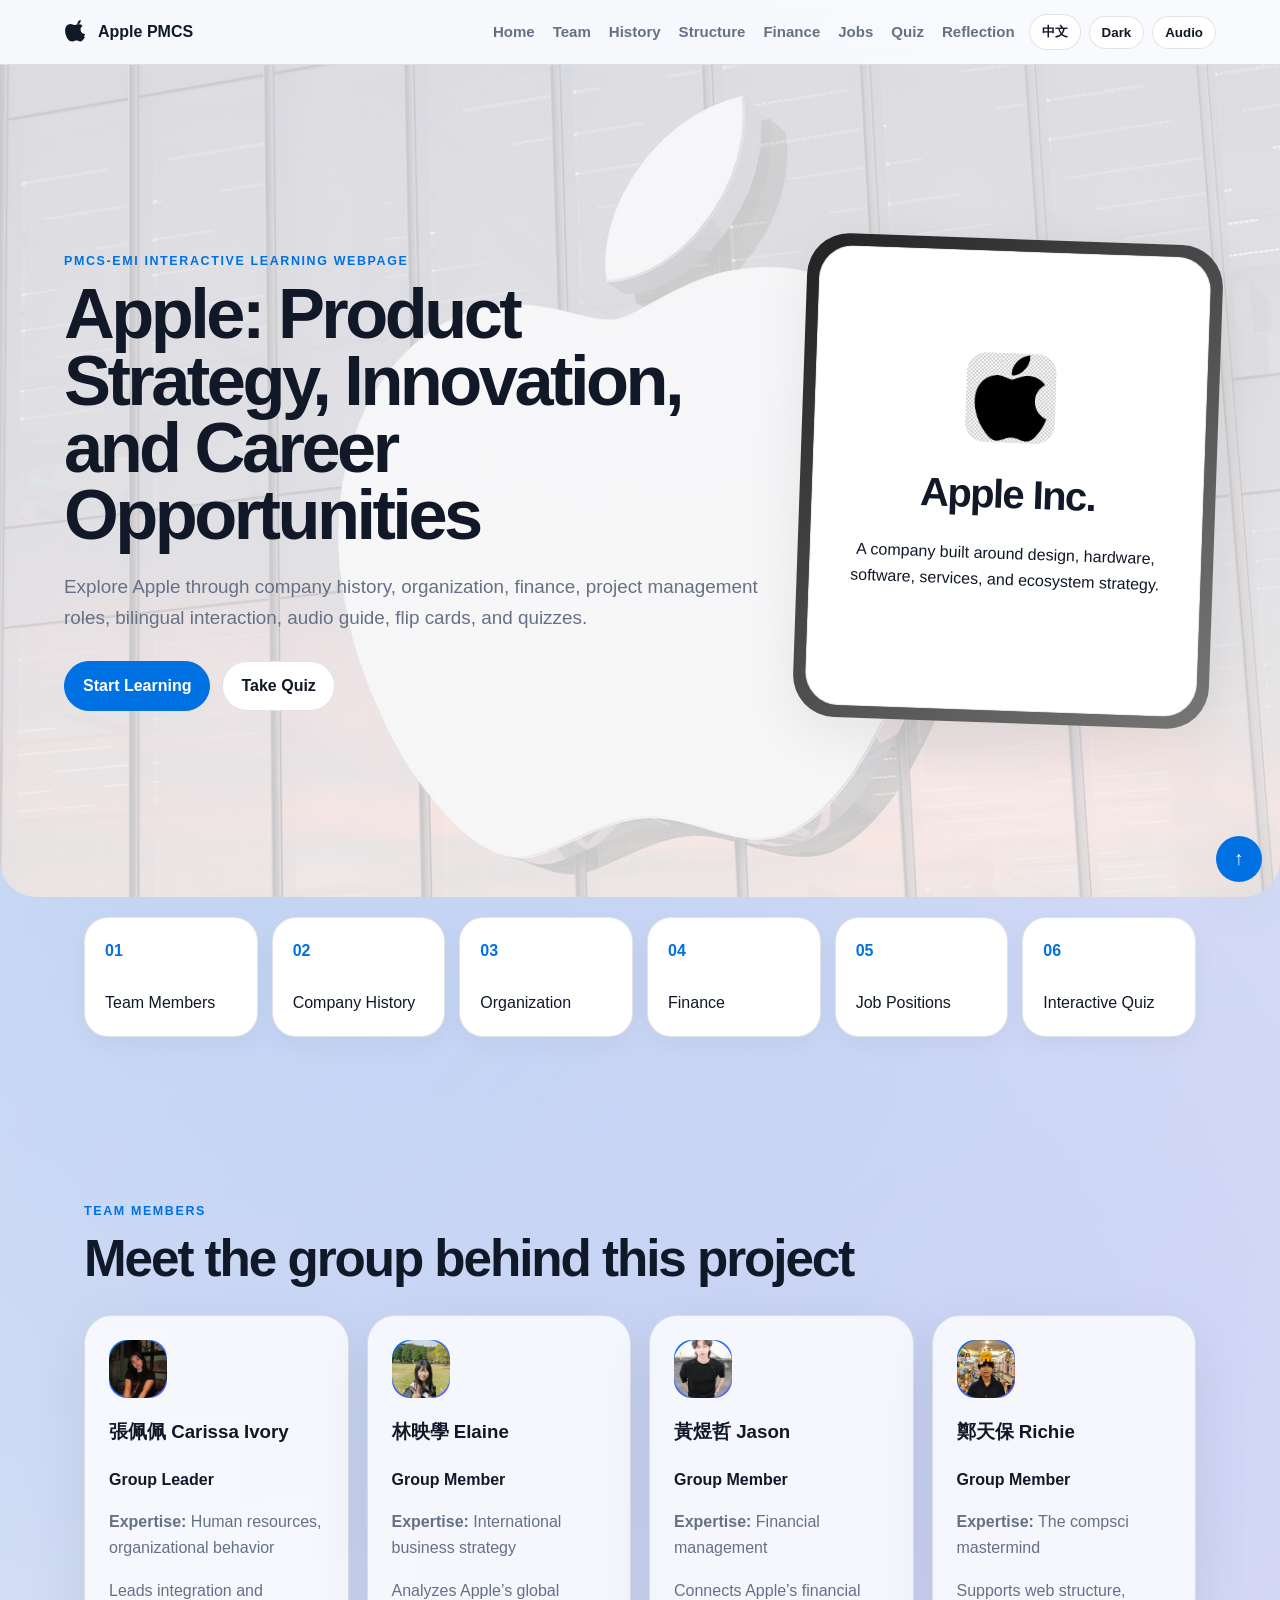
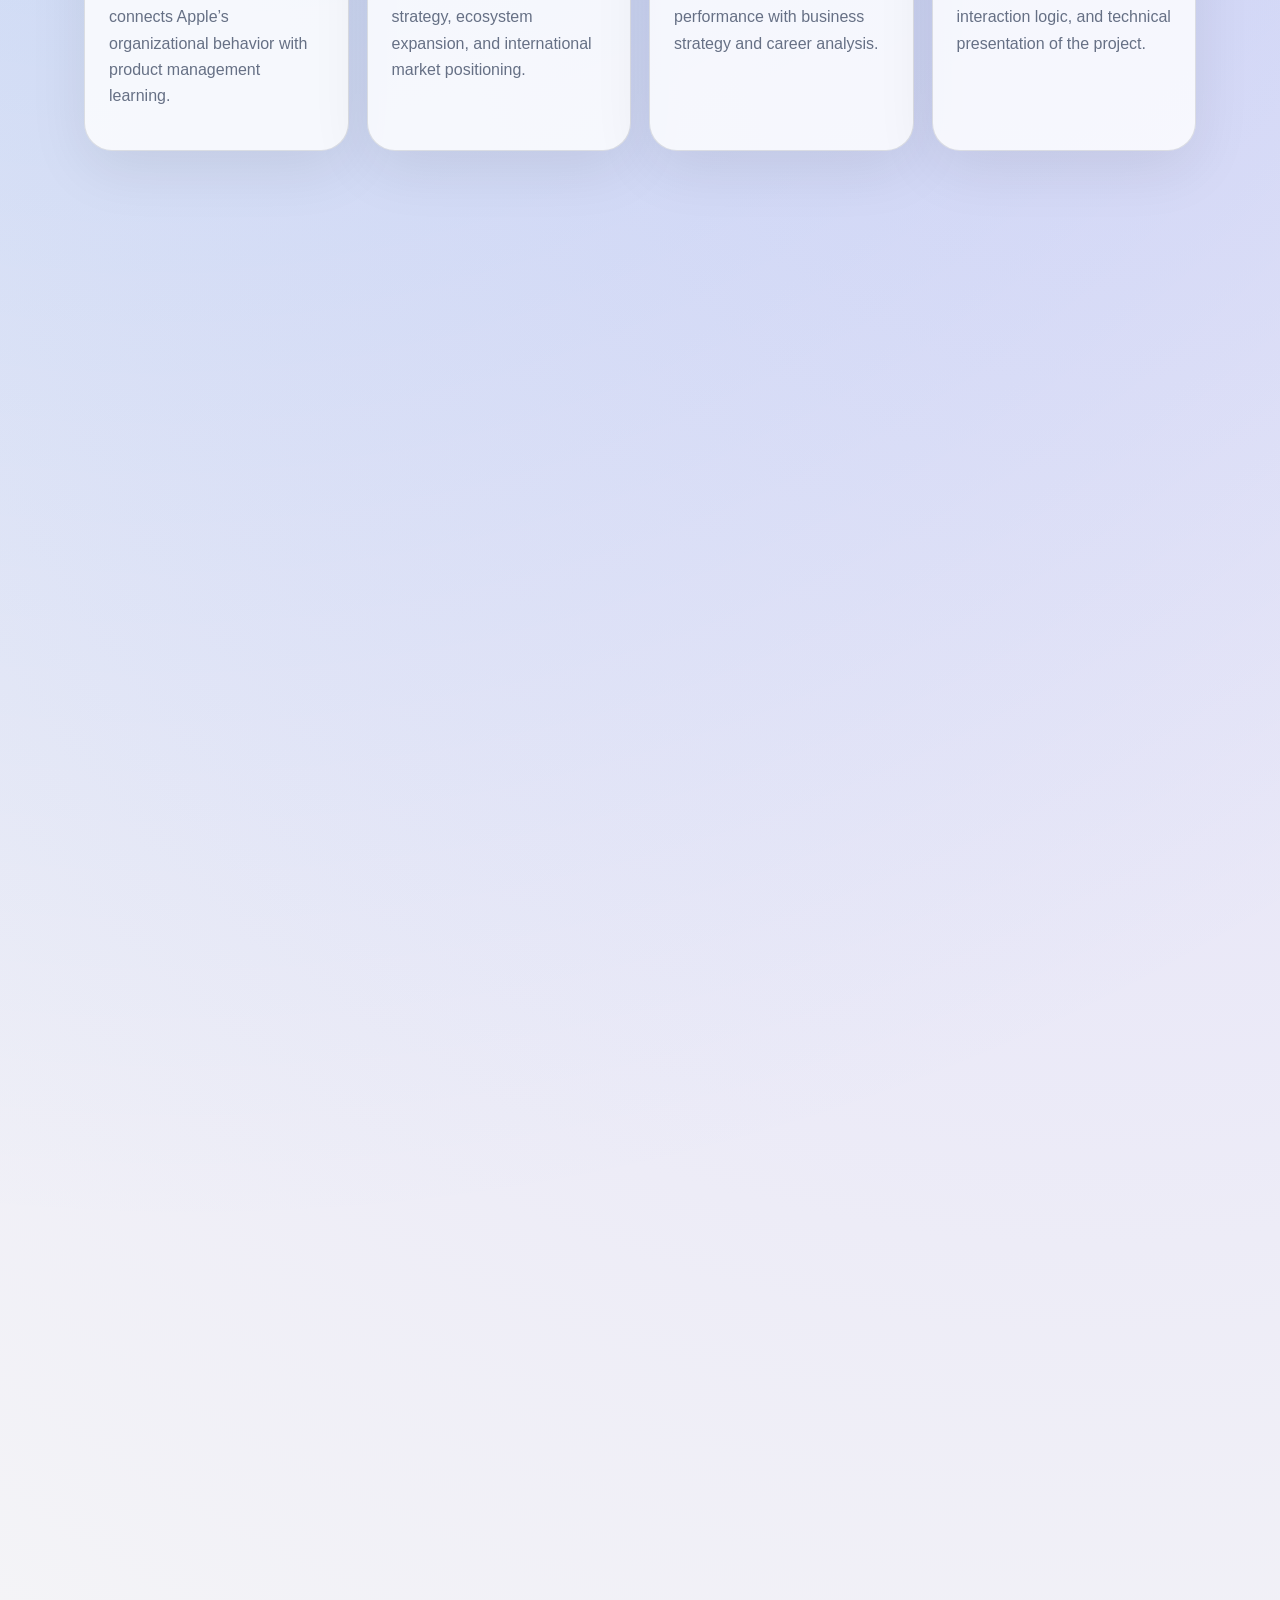
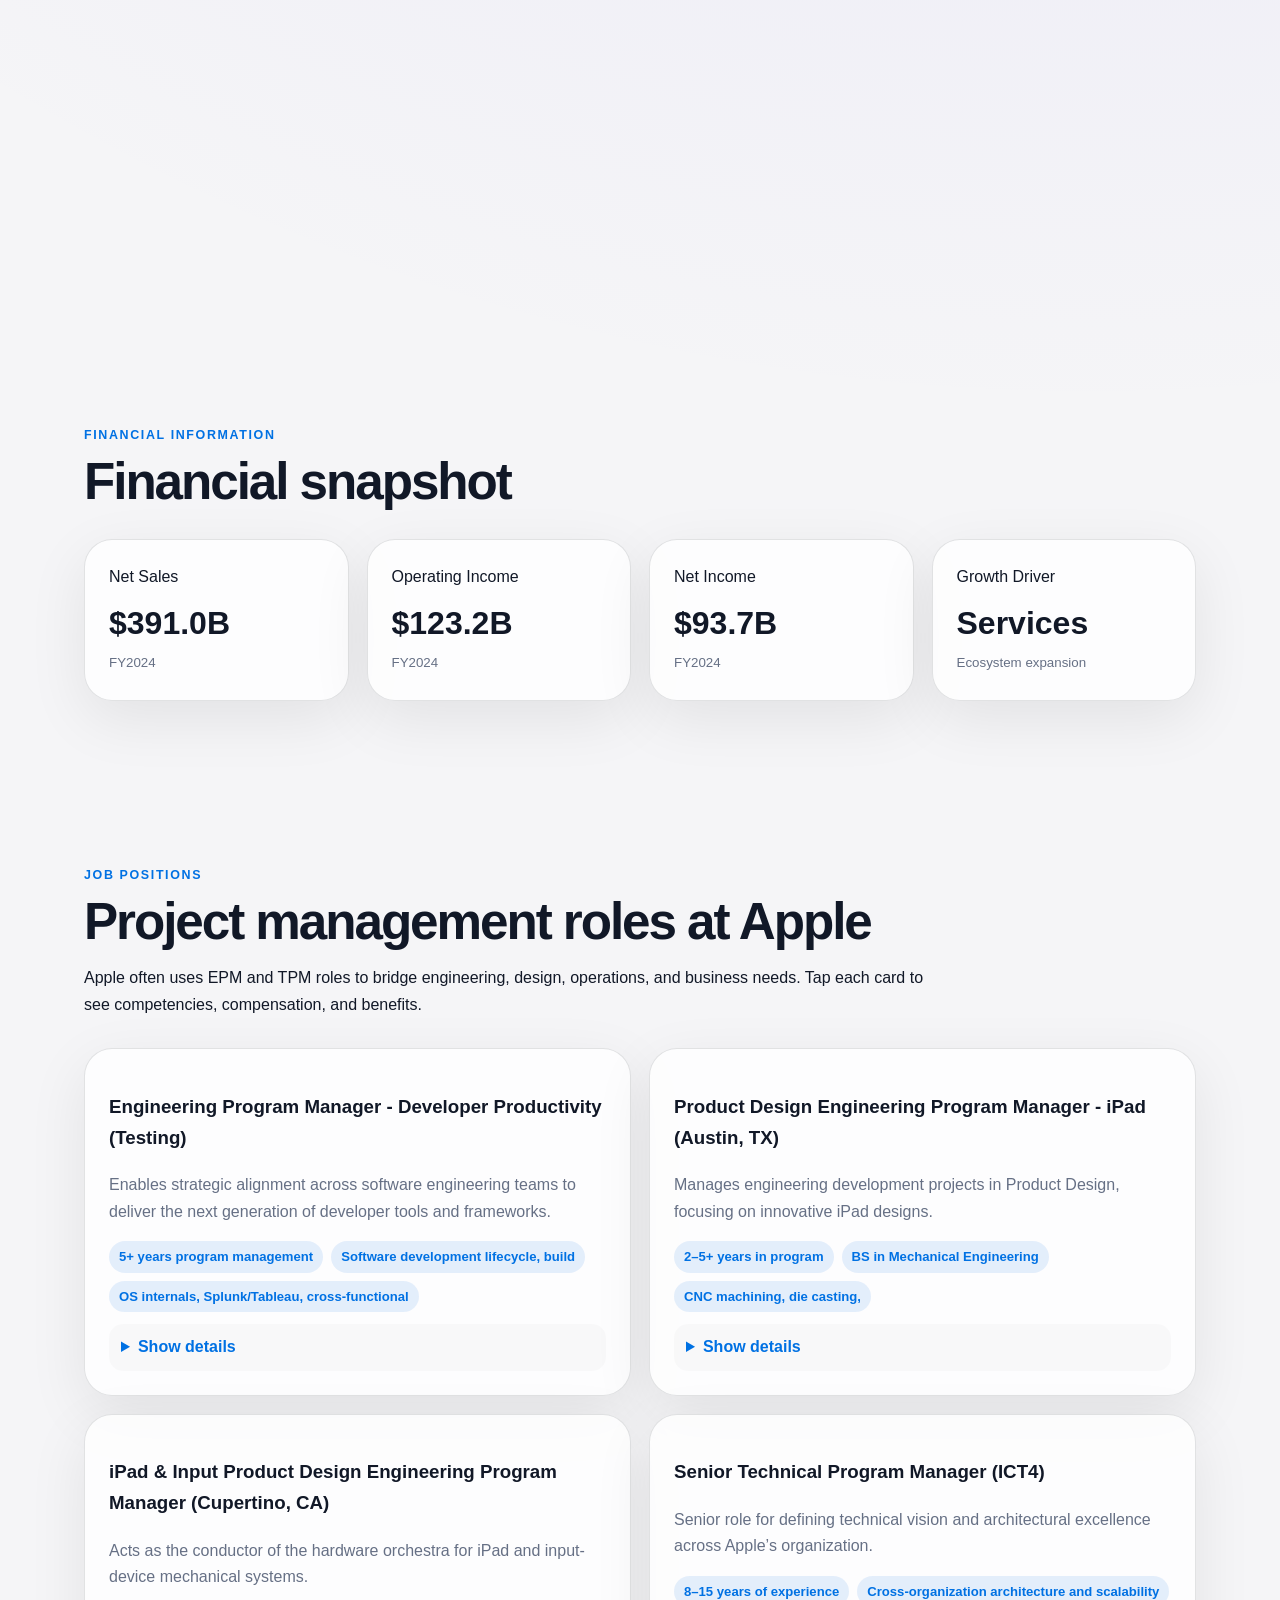
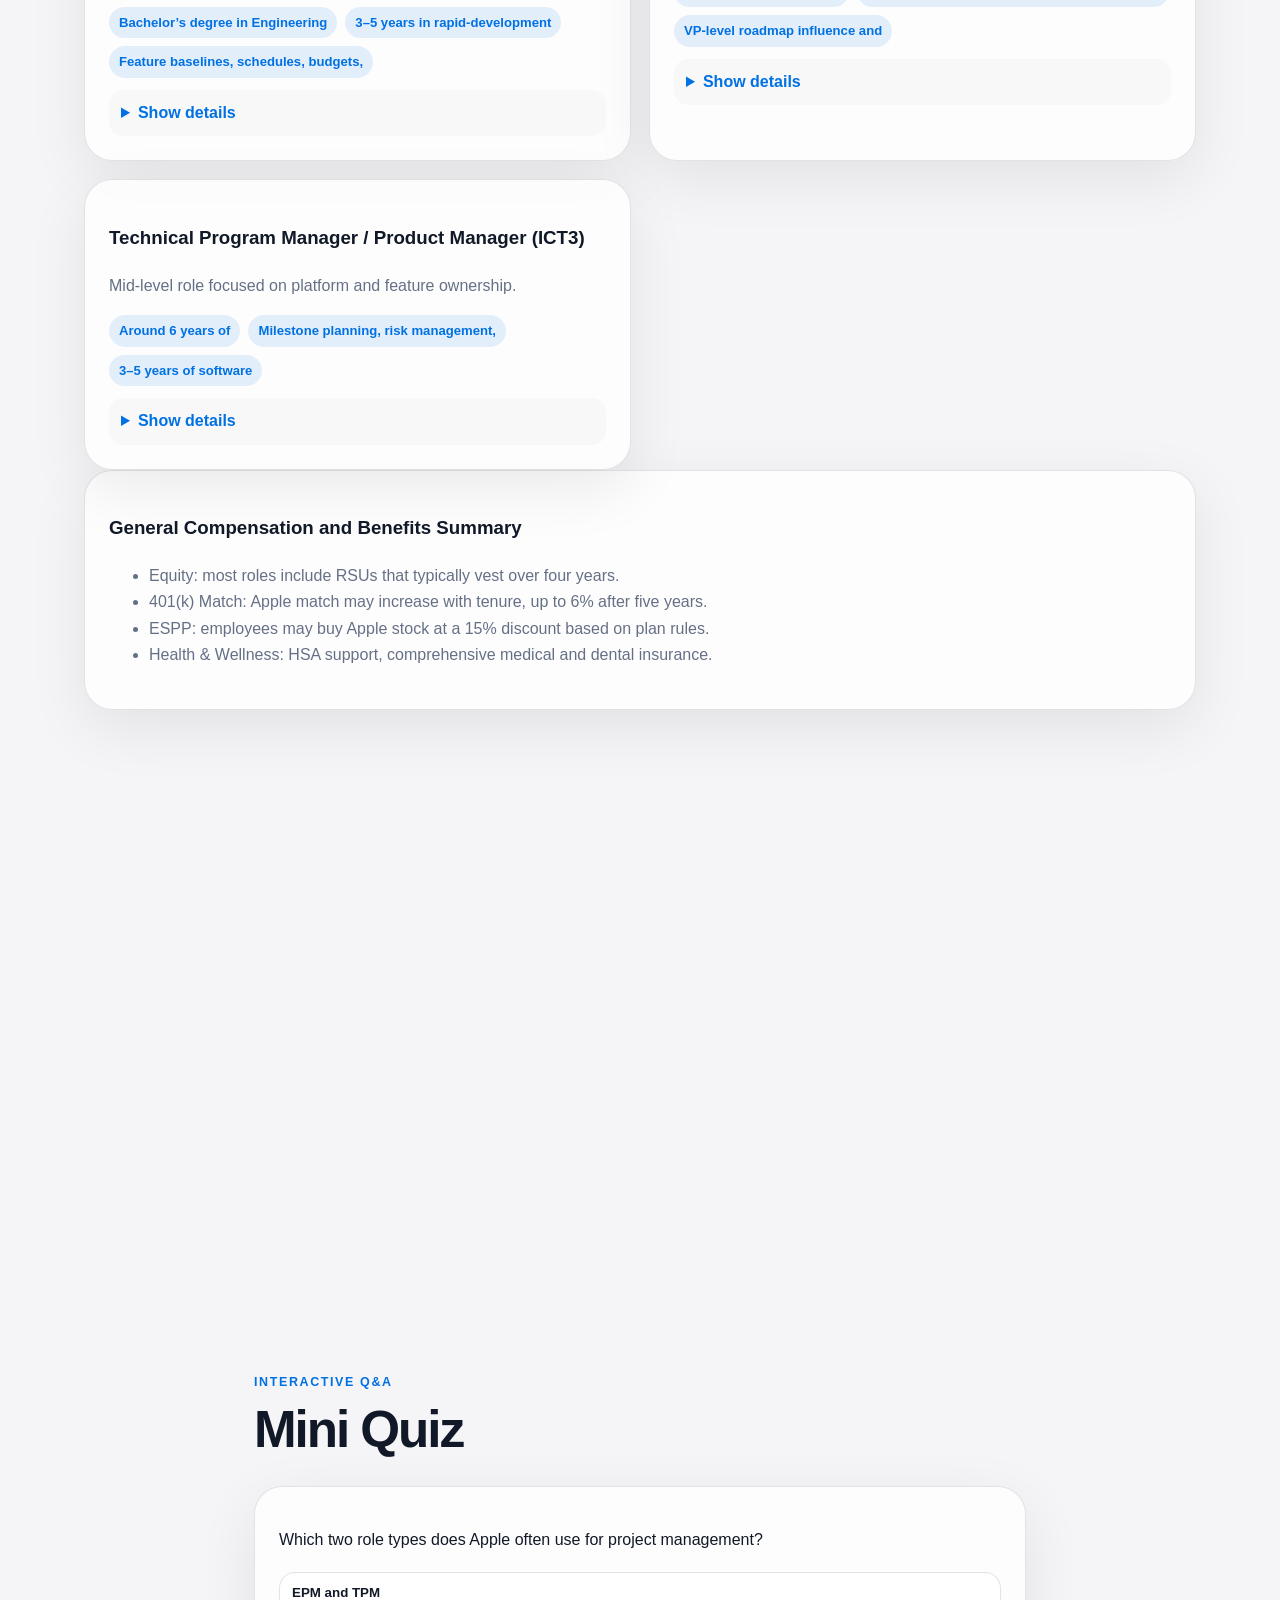
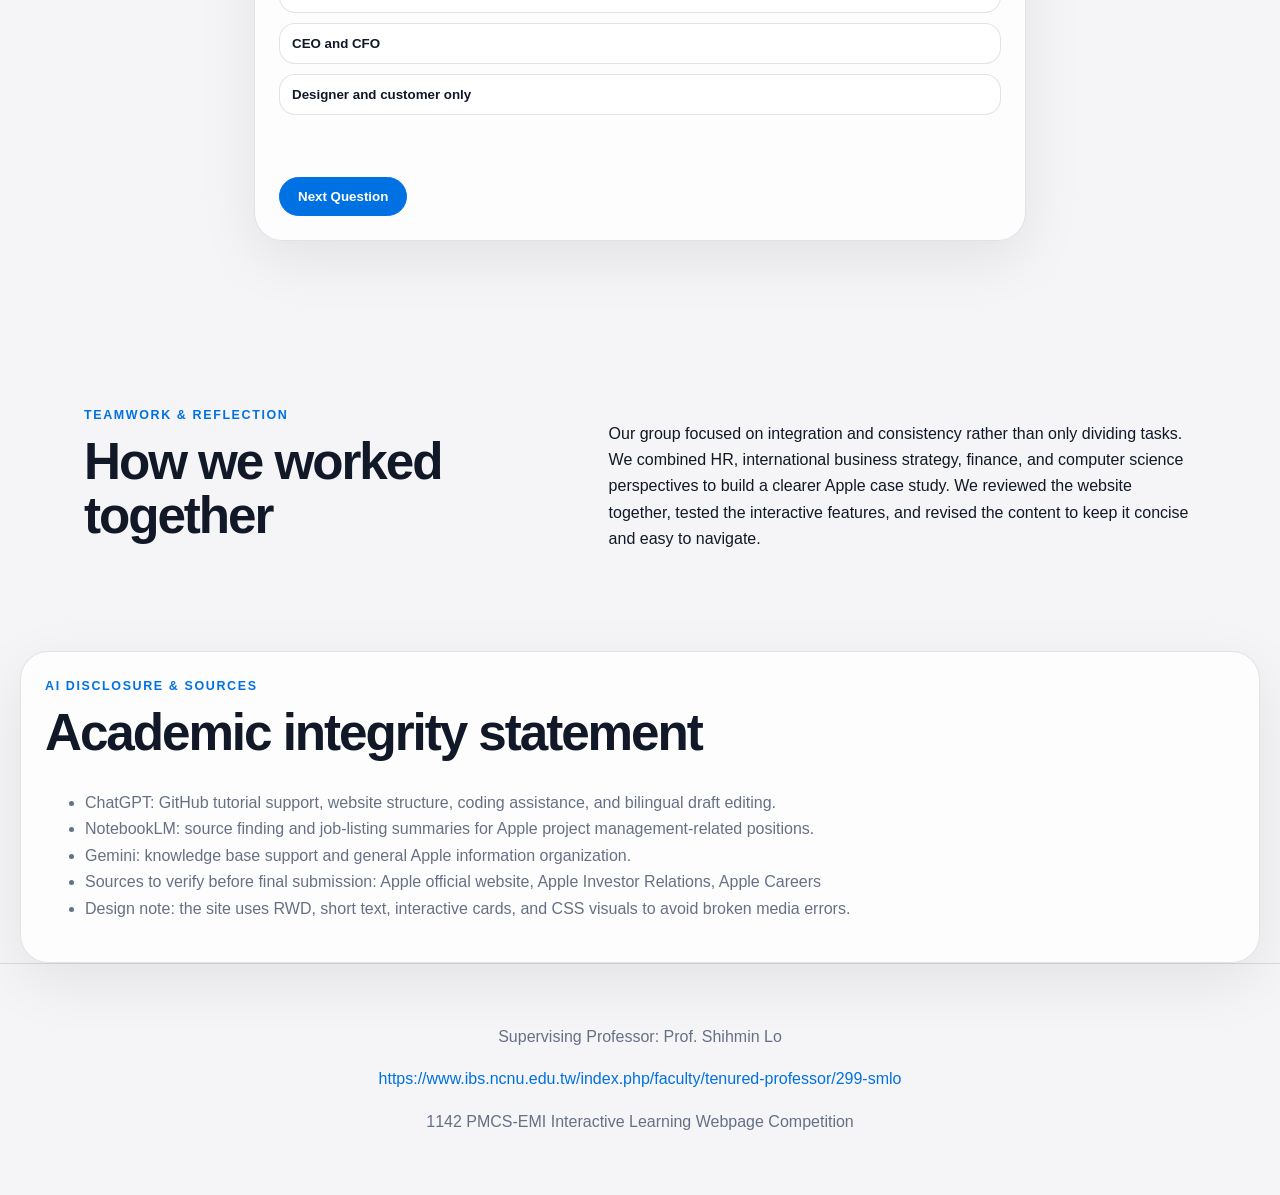
==== index.html @ c4adcebe "final" ====
<!DOCTYPE html>
<html lang="en" data-theme="light">
<head>
  <meta charset="UTF-8" />
  <meta name="viewport" content="width=device-width, initial-scale=1.0" />
  <title> Apple PMCS Interactive Learning Webpage</title>
  <link rel="icon" href="data:image/svg+xml,<svg xmlns='http://www.w3.org/2000/svg' viewBox='0 0 100 100'><text y='0.9em' font-size='90'></text></svg>" />
  <link rel="stylesheet" href="style.css" />
</head>
<body>
  <header class="topbar">
    <a href="#home" class="brand">
    <span class="logo">
        <svg xmlns="http://www.w3.org/2000/svg" viewBox="0 0 170 170" width="24" height="24" fill="currentColor">
          <path d="M150.37 130.25c-2.45 5.66-5.35 10.87-8.71 15.66-4.58 6.53-8.33 11.05-11.22 13.56-4.48 4.12-9.28 6.23-14.42 6.35-3.69 0-8.14-1.05-13.32-3.18-5.19-2.12-9.97-3.17-14.34-3.17-4.58 0-9.49 1.05-14.75 3.17-5.26 2.13-9.5 3.24-12.74 3.35-4.34.13-9.3-.19-14.9-1.02-5.58-1-10.42-3.77-14.48-8.35-7-7.74-12.72-17.75-17.16-30.01-4.44-12.27-6.66-24.32-6.66-36.15 0-14.63 3.65-26.4 10.96-35.3 7.31-8.9 16.32-13.39 27.02-13.47 5.13 0 10.7 1.4 16.72 4.21 6.02 2.8 10.23 4.21 12.63 4.21 1.9 0 5.86-1.34 11.87-4.03 6.01-2.7 11.37-3.96 16.07-3.79 12.28.56 22.1 5.22 29.46 13.97-10.16 6.13-15.14 14.86-14.94 26.19.2 8.71 3.51 15.93 9.94 21.65 6.43 5.72 13.94 8.76 22.52 9.13-2.6 7.42-6.06 14.84-10.4 22.28zM119.22 19.16c0 6.81-2.45 13.14-7.35 18-4.9 4.86-10.87 7.74-17.9 8.65-.11-5.91 1.83-12.16 5.83-18.73 4-6.57 9.8-11.4 17.38-14.5.12 1.34.17 2.47.17 3.4.11 4.23-.74 8.63-2.53 13.18z"/>
        </svg>
      </span>
      <span data-i18n="brand">Apple PMCS</span>
    </a>

    <button class="hamburger" id="hamburger" aria-label="Open menu">
      <span></span><span></span><span></span>
    </button>

    <nav id="nav" class="nav">
      <a href="#home" data-i18n="navHome">Home</a>
      <a href="#team" data-i18n="navTeam">Team</a>
      <a href="#history" data-i18n="navHistory">History</a>
      <a href="#structure" data-i18n="navStructure">Structure</a>
      <a href="#finance" data-i18n="navFinance">Finance</a>
      <a href="#jobs" data-i18n="navJobs">Jobs</a>
      <a href="#quiz" data-i18n="navQuiz">Quiz</a>
      <a href="#reflection" data-i18n="navReflection">Reflection</a>
    </nav>

    <div class="tools">
      <button id="langBtn" class="tool">中文</button>
      <button id="themeBtn" class="tool" data-i18n="theme">Dark</button>
      <button id="audioBtn" class="tool" data-i18n="audio">Audio</button>
      <button id="stopAudioBtn" class="tool" style="display: none;">Stop</button>
    </div>
  </header>

  <main>
    <section id="home" class="hero">
      <div class="hero-copy">
        <p class="eyebrow" data-i18n="course">PMCS-EMI Interactive Learning Webpage</p>
        <h1 data-i18n="heroTitle">Apple: Product Strategy, Innovation, and Career Opportunities</h1>
        <p data-i18n="heroText" class="hero-text">Explore Apple through company history, organization, finance, project management roles, bilingual interaction, audio guide, flip cards, and quizzes.</p>
        <div class="hero-actions">
          <a href="#history" class="btn primary" data-i18n="start">Start Learning</a>
          <a href="#quiz" class="btn secondary" data-i18n="quizBtn">Take Quiz</a>
        </div>
      </div>

      <div class="iphone-card">
        <div class="screen">
          <div class="apple-logo-container">
            <img src="apple.jpg" alt="Apple Logo" class="apple-logo-img" />
          </div>
          <h2>Apple Inc.</h2>
          <p data-i18n="caseText">A company built around design, hardware, software, services, and ecosystem strategy.</p>
        </div>
      </div>
    </section>

    <section class="section quick-nav reveal">
      <a href="#team"><b>01</b><span data-i18n="quickTeam">Team Members</span></a>
      <a href="#history"><b>02</b><span data-i18n="quickHistory">Company History</span></a>
      <a href="#structure"><b>03</b><span data-i18n="quickStructure">Organization</span></a>
      <a href="#finance"><b>04</b><span data-i18n="quickFinance">Finance</span></a>
      <a href="#jobs"><b>05</b><span data-i18n="quickJobs">Job Positions</span></a>
      <a href="#quiz"><b>06</b><span data-i18n="quickQuiz">Interactive Quiz</span></a>
    </section>

    <section id="team" class="section reveal">
      <div class="section-head">
        <p class="eyebrow" data-i18n="teamLabel">Team Members</p>
        <h2 data-i18n="teamTitle">Meet the group behind this project</h2>
      </div>
      <div id="teamGrid" class="team-grid"></div>
    </section>

    <section id="history" class="section split reveal">
      <div>
        <p class="eyebrow" data-i18n="historyLabel">Company History</p>
        <h2 data-i18n="historyTitle">Four eras of Apple’s development</h2>
        <p data-i18n="historyIntro">Apple’s story can be understood through product vision, strategic mistakes, leadership return, and the rise of its global ecosystem.</p>
      </div>
      <div id="historyTimeline" class="timeline"></div>
    </section>

    <section id="structure" class="section reveal">
      <div class="section-head">
        <p class="eyebrow" data-i18n="structureLabel">Organizational Structure</p>
        <h2 data-i18n="structureTitle">Business level and functional level</h2>
        <p data-i18n="structureIntro">Apple’s product execution depends on cross-functional collaboration between engineering, design, operations, marketing, finance, services, and retail.</p>
      </div>
      <div class="org-grid">
        <article class="glass-card">
          <h3 data-i18n="businessLevel">Business Level</h3>
          <ul>
            <li data-i18n="business1">Hardware: iPhone, Mac, iPad, Apple Watch, AirPods</li>
            <li data-i18n="business2">Services: iCloud, Apple Music, Apple TV+, App Store, AppleCare</li>
            <li data-i18n="business3">Retail: Apple Store, online store, global distribution</li>
          </ul>
        </article>
        <article class="glass-card">
          <h3 data-i18n="functionalLevel">Functional Level</h3>
          <ul>
            <li data-i18n="function1">Engineering, product design, and software</li>
            <li data-i18n="function2">Operations, supply chain, and manufacturing partners</li>
            <li data-i18n="function3">Marketing, finance, HR, legal, privacy, and support</li>
          </ul>
        </article>
      </div>
    </section>

    <section id="finance" class="section reveal">
      <div class="section-head">
        <p class="eyebrow" data-i18n="financeLabel">Financial Information</p>
        <h2 data-i18n="financeTitle">Financial snapshot</h2>
      </div>
      <div class="metrics">
        <div class="metric"><span data-i18n="metric1">Net Sales</span><b>$391.0B</b><small>FY2024</small></div>
        <div class="metric"><span data-i18n="metric2">Operating Income</span><b>$123.2B</b><small>FY2024</small></div>
        <div class="metric"><span data-i18n="metric3">Net Income</span><b>$93.7B</b><small>FY2024</small></div>
        <div class="metric"><span data-i18n="metric4">Growth Driver</span><b data-i18n="services">Services</b><small data-i18n="ecosystem">Ecosystem expansion</small></div>
      </div>
    </section>

    <section id="jobs" class="section reveal">
      <div class="section-head">
        <p class="eyebrow" data-i18n="jobsLabel">Job Positions</p>
        <h2 data-i18n="jobsTitle">Project management roles at Apple</h2>
        <p data-i18n="jobsIntro">Apple often uses EPM and TPM roles to bridge engineering, design, operations, and business needs. Tap each card to see competencies, compensation, and benefits.</p>
      </div>
      <div id="jobsGrid" class="jobs-grid"></div>
      <div class="summary-card">
        <h3 data-i18n="generalBenefitsTitle">General Compensation and Benefits Summary</h3>
        <ul id="benefitsList"></ul>
      </div>
    </section>

    <section id="cards" class="section reveal">
      <div class="section-head">
        <p class="eyebrow" data-i18n="cardsLabel">Flip Cards</p>
        <h2 data-i18n="cardsTitle">Key concepts</h2>
      </div>
      <div class="flip-grid">
        <div class="flip-card" tabindex="0"><div class="flip-inner"><div class="flip-front"><h3 data-i18n="flip1">EPM</h3></div><div class="flip-back"><p data-i18n="flip1Back">Engineering Program Managers connect technical teams, schedules, risks, and product execution.</p></div></div></div>
        <div class="flip-card" tabindex="0"><div class="flip-inner"><div class="flip-front"><h3 data-i18n="flip2">TPM</h3></div><div class="flip-back"><p data-i18n="flip2Back">Technical Program Managers coordinate technical roadmaps, stakeholders, and complex systems.</p></div></div></div>
        <div class="flip-card" tabindex="0"><div class="flip-inner"><div class="flip-front"><h3 data-i18n="flip3">Ecosystem</h3></div><div class="flip-back"><p data-i18n="flip3Back">Apple’s ecosystem connects devices, software, services, and customer loyalty.</p></div></div></div>
      </div>
    </section>

    <section id="quiz" class="section quiz-section reveal">
      <div class="section-head">
        <p class="eyebrow" data-i18n="quizLabel">Interactive Q&A</p>
        <h2 data-i18n="quizTitle">Mini Quiz</h2>
      </div>
      <div class="quiz-card">
        <p id="questionText"></p>
        <div id="answers" class="answers"></div>
        <p id="feedback" class="feedback"></p>
        <button id="nextQuestion" class="btn primary" data-i18n="next">Next Question</button>
      </div>
    </section>

    <section id="reflection" class="section split reveal">
      <div>
        <p class="eyebrow" data-i18n="reflectionLabel">Teamwork & Reflection</p>
        <h2 data-i18n="reflectionTitle">How we worked together</h2>
      </div>
      <p data-i18n="reflectionText">Our group focused on integration and consistency rather than only dividing tasks. We combined HR, international business strategy, finance, and computer science perspectives to build a clearer Apple case study. We reviewed the website together, tested the interactive features, and revised the content to keep it concise and easy to navigate.</p>
    </section>

    <section id="disclosure" class="section disclosure reveal">
      <div class="section-head">
        <p class="eyebrow" data-i18n="disclosureLabel">AI Disclosure & Sources</p>
        <h2 data-i18n="disclosureTitle">Academic integrity statement</h2>
      </div>
      <ul>
        <li data-i18n="ai1">ChatGPT: GitHub tutorial support, website structure, coding assistance, and bilingual draft editing.</li>
        <li data-i18n="ai2">NotebookLM: source finding and job-listing summaries for Apple project management-related positions.</li>
        <li data-i18n="ai3">Gemini: knowledge base support and general Apple information organization.</li>
        <li data-i18n="sourceNote">Sources to verify before final submission: Apple official website, Apple Investor Relations, Apple Careers</li>
        <li data-i18n="designNote">Design note: the site uses RWD, short text, interactive cards, and CSS visuals to avoid broken media errors.</li>
      </ul>
    </section>
  </main>

  <footer class="reveal">
    <p><span data-i18n="professor">Supervising Professor: Prof. Shihmin Lo</span></p>
    <a href="https://www.ibs.ncnu.edu.tw/index.php/faculty/tenured-professor/299-smlo" target="_blank">https://www.ibs.ncnu.edu.tw/index.php/faculty/tenured-professor/299-smlo</a>
    <p>1142 PMCS-EMI Interactive Learning Webpage Competition</p>
  </footer>

  <button id="topBtn" class="top-btn">↑</button>
  <script src="script.js"></script>
</body>
</html>
---- style.css ----
:root {
  --bg: #f5f5f7;
  --surface: rgba(255,255,255,.8);
  --card: #ffffff;
  --text: #111827;
  --muted: #667085;
  --line: rgba(17,24,39,.12);
  --accent: #0071e3;
  --accent2: #6d5dfc;
  --shadow: 0 18px 60px rgba(0,0,0,.08);
}

html[data-theme="dark"] {
  --bg: #0b0d12;
  --surface: rgba(20,24,32,.82);
  --card: #151922;
  --text: #f7f8fb;
  --muted: #b7bfcc;
  --line: rgba(255,255,255,.14);
  --accent: #66b2ff;
  --accent2: #c084fc;
  --shadow: 0 18px 60px rgba(0,0,0,.45);
}

* { box-sizing: border-box; }
html { scroll-behavior: smooth; }

body {
  margin: 0;
  font-family: -apple-system, BlinkMacSystemFont, "Segoe UI", Arial, "Noto Sans TC", sans-serif;
  color: var(--text);
  background: radial-gradient(circle at 15% 10%, rgba(0,113,227,.18), transparent 30%),
              radial-gradient(circle at 85% 20%, rgba(109,93,252,.16), transparent 34%),
              var(--bg);
  line-height: 1.65;
}

.topbar {
  position: sticky; 
  top: 0; 
  z-index: 100;
  display: flex; 
  align-items: center; 
  gap: 14px;
  padding: 14px min(5vw, 64px);
  background: var(--surface); 
  backdrop-filter: blur(22px);
  -webkit-backdrop-filter: blur(22px);
  border-bottom: 1px solid var(--line);
}

.brand { display:flex; align-items:center; gap:10px; text-decoration:none; color:var(--text); font-weight:800; }
.logo { font-size: 1.5rem; line-height: 1; display: inline-block; vertical-align: middle; }
.nav { margin-left:auto; display:flex; gap:18px; align-items:center; }
.nav a { text-decoration:none; color:var(--muted); font-weight:650; font-size:.94rem; transition: color 0.25s ease; }
.nav a:hover { color: var(--accent); }

.tools { display:flex; gap:8px; align-items: center; }
.tool, .hamburger {
  border:1px solid var(--line); 
  background:var(--card); 
  color:var(--text);
  border-radius:999px; 
  padding:8px 12px; 
  font-weight:700; 
  cursor:pointer;
  transition: all 0.2s ease;
}
.tool:hover {
  background: var(--bg);
  border-color: var(--text);
}

.hamburger { display:none; width:44px; height:38px; border-radius:14px; padding:6px; }
.hamburger span { display:block; height:2px; background:var(--text); margin:6px; }

.hero {
  min-height: calc(100vh - 68px);
  display: grid;
  grid-template-columns: 1.25fr .75fr;
  gap: 42px;
  align-items: center;
  padding: 80px min(5vw,64px);
  background: linear-gradient(rgba(245,245,247,0.82), rgba(245,245,247,0.82)), url("apple-bg.jpg");
  background-size: cover;
  background-position: center;
  border-radius: 0 0 36px 36px;
}

html[data-theme="dark"] .hero {
  background: linear-gradient(rgba(11, 13, 18, 0.85), rgba(11, 13, 18, 0.85)), url("apple-bg.jpg");
  background-size: cover;
  background-position: center;
}

.eyebrow, .section-label { color:var(--accent); text-transform:uppercase; letter-spacing:.13em; font-weight:900; font-size:.78rem; margin:0 0 10px; }
.hero h1 { font-size:clamp(2.8rem,5.5vw,5.2rem); line-height:.95; letter-spacing:-.05em; margin:0 0 22px; color: var(--text); }
.hero-copy .hero-text { color: var(--muted); font-size:1.18rem; max-width:760px; }
.hero-actions { display:flex; flex-wrap:wrap; gap:12px; margin-top:28px; }

.btn { display:inline-block; border-radius:999px; padding:11px 18px; text-decoration:none; border:1px solid var(--line); font-weight:800; cursor:pointer; transition: transform 0.2s ease, box-shadow 0.2s ease; }
.btn:hover { transform: translateY(-2px); box-shadow: 0 4px 12px rgba(0,0,0,0.1); }
.primary { background:var(--accent); color:white; border-color:var(--accent); }
.secondary { background:var(--card); color:var(--text); }

.iphone-card { border-radius:42px; padding:12px; background:linear-gradient(135deg,#222,#777); box-shadow:var(--shadow); transform:rotate(2deg); }
.screen { min-height:460px; border-radius:34px; background:var(--card); border:1px solid var(--line); display:flex; flex-direction:column; align-items:center; justify-content:center; text-align:center; padding:30px; }

.apple-logo-container {
  width: 90px;
  height: 90px;
  margin-bottom: 20px;
  overflow: hidden;
  display: flex;
  align-items: center;
  justify-content: center;
  border-radius: 20px;
}
.apple-logo-img { 
  width: 100%; 
  height: 100%; 
  object-fit: cover; 
  mix-blend-mode: multiply;
}
html[data-theme="dark"] .apple-logo-img { 
  filter: invert(1);
  mix-blend-mode: screen;
}

.screen h2 { font-size:2.5rem; margin:10px 0; }

.section { max-width:1240px; margin:0 auto; padding:82px min(5vw,64px); }
.section-head { max-width:850px; margin-bottom:30px; }
h2 { font-size:clamp(2rem,4vw,3.4rem); line-height:1.05; letter-spacing:-.04em; margin:0 0 14px; }

.quick-nav { display:grid; grid-template-columns:repeat(6,1fr); gap:14px; padding-top:20px; }
.quick-nav a { min-height:120px; background:var(--card); border:1px solid var(--line); border-radius:24px; padding:20px; display:flex; flex-direction:column; justify-content:space-between; color:var(--text); text-decoration:none; box-shadow:0 8px 25px rgba(0,0,0,.04); transition: transform 0.25s ease, box-shadow 0.25s ease; }
.quick-nav a:hover { transform: translateY(-4px); box-shadow: 0 12px 30px rgba(0,0,0,0.1); border-color: var(--accent); }
.quick-nav b { color:var(--accent); }

.team-grid, .metrics, .jobs-grid, .flip-grid, .org-grid { display:grid; gap:18px; }
.team-grid, .metrics { grid-template-columns:repeat(4,1fr); }
.member, .metric, .glass-card, .job-card, .summary-card, .quiz-card, .disclosure { background:var(--surface); border:1px solid var(--line); border-radius:28px; padding:24px; box-shadow:var(--shadow); }

.avatar { width:58px; height:58px; border-radius:18px; display:grid; place-items:center; color:white; background:linear-gradient(135deg,var(--accent),var(--accent2)); font-weight:900; font-size:1.4rem; overflow: hidden; }
.member-photo { width: 100%; aspect-ratio: 1 / 1; object-fit: cover; border-radius: 22px; margin-bottom: 14px; }
.member p, .job-card p, .summary-card li, .disclosure li { color:var(--muted); }

.split { display:grid; grid-template-columns:.9fr 1.1fr; gap:44px; align-items:start; }
.timeline { display:grid; gap:14px; }
.timeline-item { background:var(--card); border:1px solid var(--line); border-radius:24px; padding:22px; }
.timeline-item b { color:var(--accent); }

.org-grid { grid-template-columns:repeat(2,1fr); }
.metric b { display:block; font-size:2rem; margin-top:6px; }
.metric small { color:var(--muted); }

.jobs-grid { grid-template-columns:repeat(2,1fr); }
.job-card details { margin-top:12px; background: rgba(0,0,0,0.02); border-radius: 14px; padding: 6px 12px; }
html[data-theme="dark"] .job-card details { background: rgba(255,255,255,0.03); }
.job-card summary { cursor:pointer; font-weight:900; color:var(--accent); outline: none; padding: 4px 0; }
.pills { display:flex; flex-wrap:wrap; gap:8px; margin:12px 0; }
.pill { border-radius:999px; padding:5px 10px; background:rgba(0,113,227,.1); color:var(--accent); font-size:.82rem; font-weight:800; }

.flip-grid { grid-template-columns:repeat(3,1fr); }
.flip-card { min-height:220px; perspective:1000px; }
.flip-inner { position:relative; height:220px; transition: transform 0.6s cubic-bezier(0.4, 0, 0.2, 1); transform-style:preserve-3d; }
.flip-card:hover .flip-inner, .flip-card:focus-within .flip-inner { transform:rotateY(180deg); }
.flip-front, .flip-back { position:absolute; inset:0; backface-visibility:hidden; -webkit-backface-visibility: hidden; border-radius:28px; display:grid; place-items:center; text-align:center; padding:24px; border:1px solid var(--line); background:var(--card); }
.flip-front { background:linear-gradient(135deg,rgba(0,113,227,.14),rgba(109,93,252,.16)),var(--card); }
.flip-back { transform:rotateY(180deg); color:var(--muted); }

.quiz-section { max-width:900px; }
.answers { display:grid; gap:10px; margin:18px 0; }
.answers button { text-align:left; border:1px solid var(--line); border-radius:16px; padding:12px; background:var(--card); color:var(--text); cursor:pointer; font-weight: 600; transition: background-color 0.2s ease; }
.answers button:hover:not(:disabled) { background: var(--bg); }
.answers button.correct { border-color:#22c55e; background:rgba(34,197,94,.15); color: #22c55e; }
.answers button.wrong { border-color:#ef4444; background:rgba(239,68,68,.15); color: #ef4444; }
.feedback { min-height:28px; font-weight:900; }

.reveal {
  opacity: 0;
  transform: translateY(35px);
  transition: opacity 0.8s cubic-bezier(0.25, 1, 0.5, 1), transform 0.8s cubic-bezier(0.25, 1, 0.5, 1);
}
.reveal.show {
  opacity: 1;
  transform: translateY(0);
}

footer { text-align:center; border-top:1px solid var(--line); padding:44px 24px; color:var(--muted); }
footer a { color: var(--accent); text-decoration: none; word-break: break-all; font-weight: 500; }
footer a:hover { text-decoration: underline; }
.top-btn { position:fixed; right:18px; bottom:18px; width:46px; height:46px; border:0; border-radius:50%; background:var(--accent); color:white; font-size:1.2rem; box-shadow:var(--shadow); cursor:pointer; transition: transform 0.2s ease; z-index: 90; }
.top-btn:hover { transform: scale(1.1); }

@media(max-width:980px){
  .hamburger{display:block; margin-left:auto;}
  .nav{display:none; position:absolute; left:16px; right:16px; top:68px; margin:0; background:var(--surface); backdrop-filter: blur(25px); -webkit-backdrop-filter: blur(25px); border:1px solid var(--line); border-radius:24px; padding:18px; flex-direction:column; align-items:stretch; box-shadow:var(--shadow);}
  .nav.open{display:flex;}
  .hero, .split, .org-grid, .jobs-grid{grid-template-columns:1fr;}
  .quick-nav{grid-template-columns:repeat(3,1fr);}
  .team-grid, .metrics, .flip-grid{grid-template-columns:repeat(2,1fr);}
  .hero { text-align: center; padding-top: 40px; }
  .hero-actions { justify-content: center; }
  .iphone-card { max-width: 420px; margin: 0 auto; transform: rotate(0deg); }
}

@media(max-width:640px){
  .brand span:last-child{display:none;}
  .tools{gap:5px;}
  .tool{padding:7px 9px; font-size:.82rem;}
  .hero, .section{padding-left:18px; padding-right:18px;}
  .quick-nav, .team-grid, .metrics, .flip-grid{grid-template-columns:1fr;}
  .hero h1{font-size:2.4rem;}
  .screen{min-height:330px;}
}
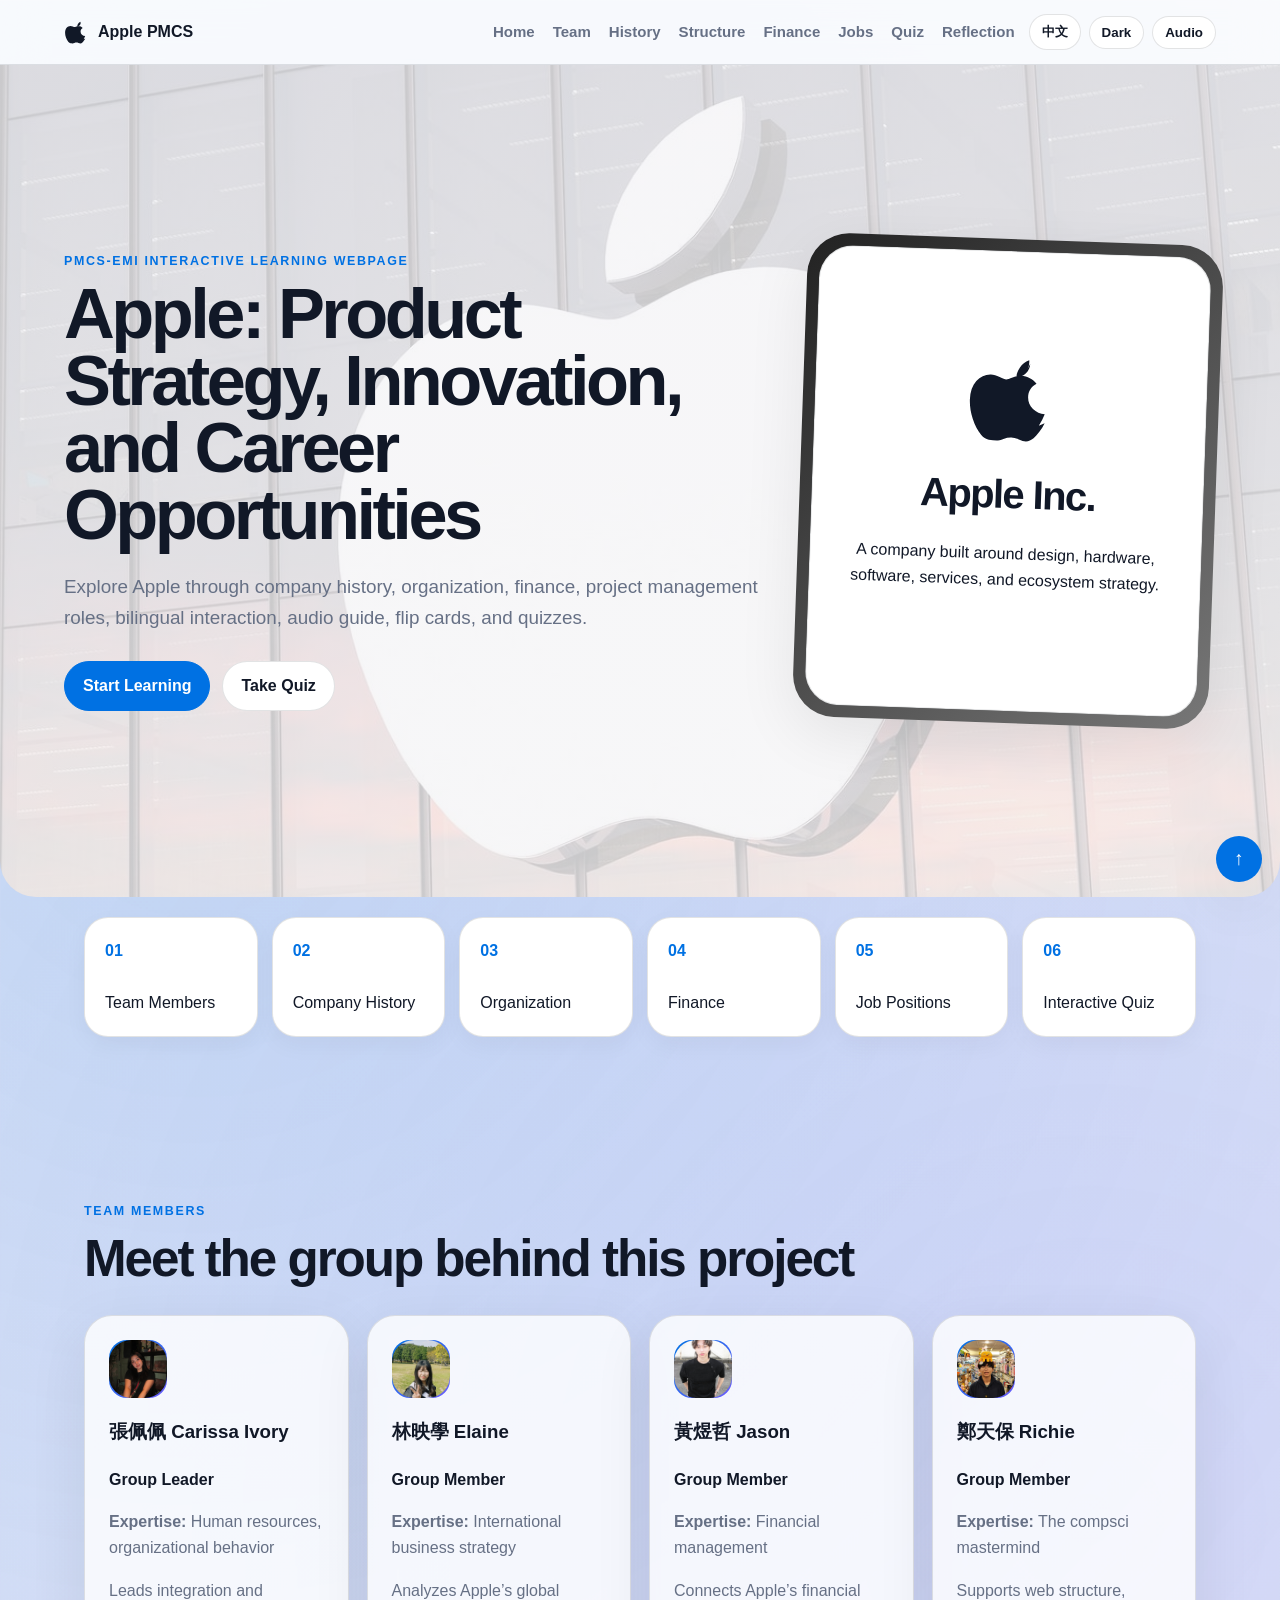
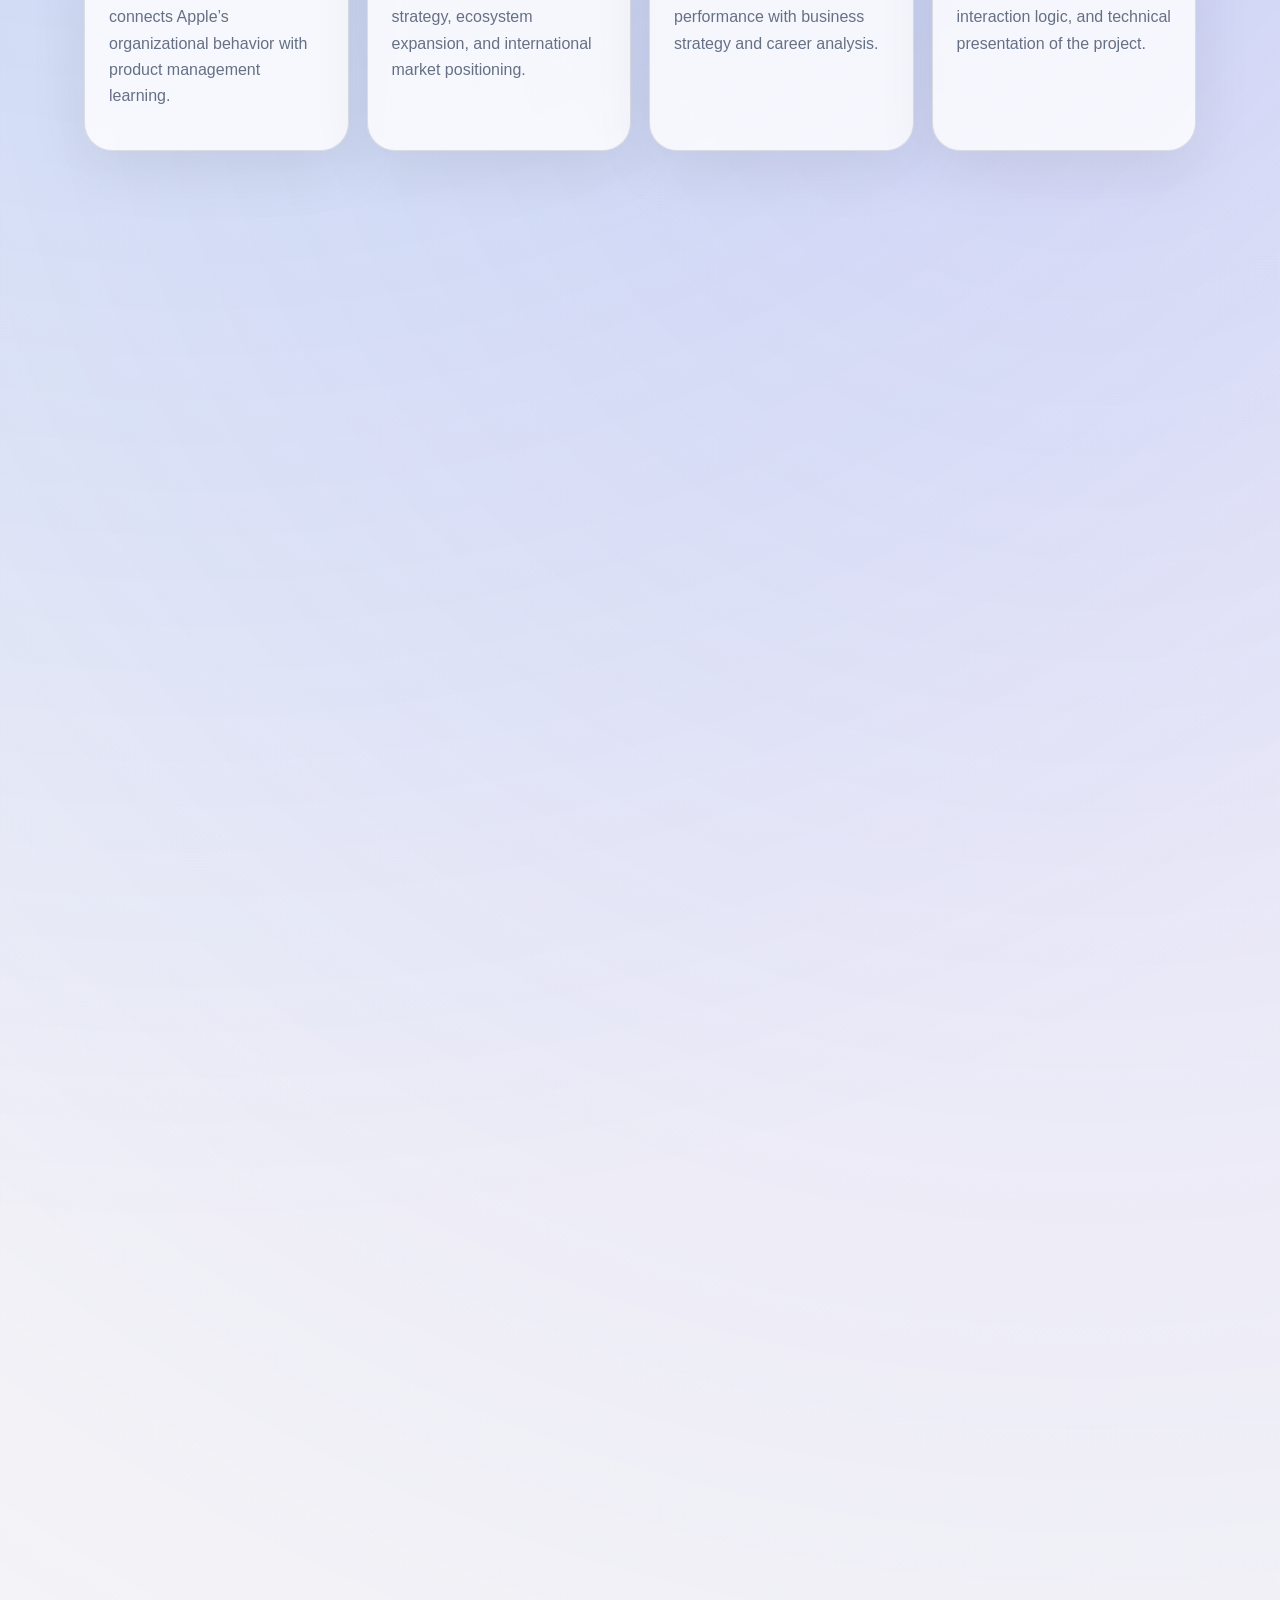
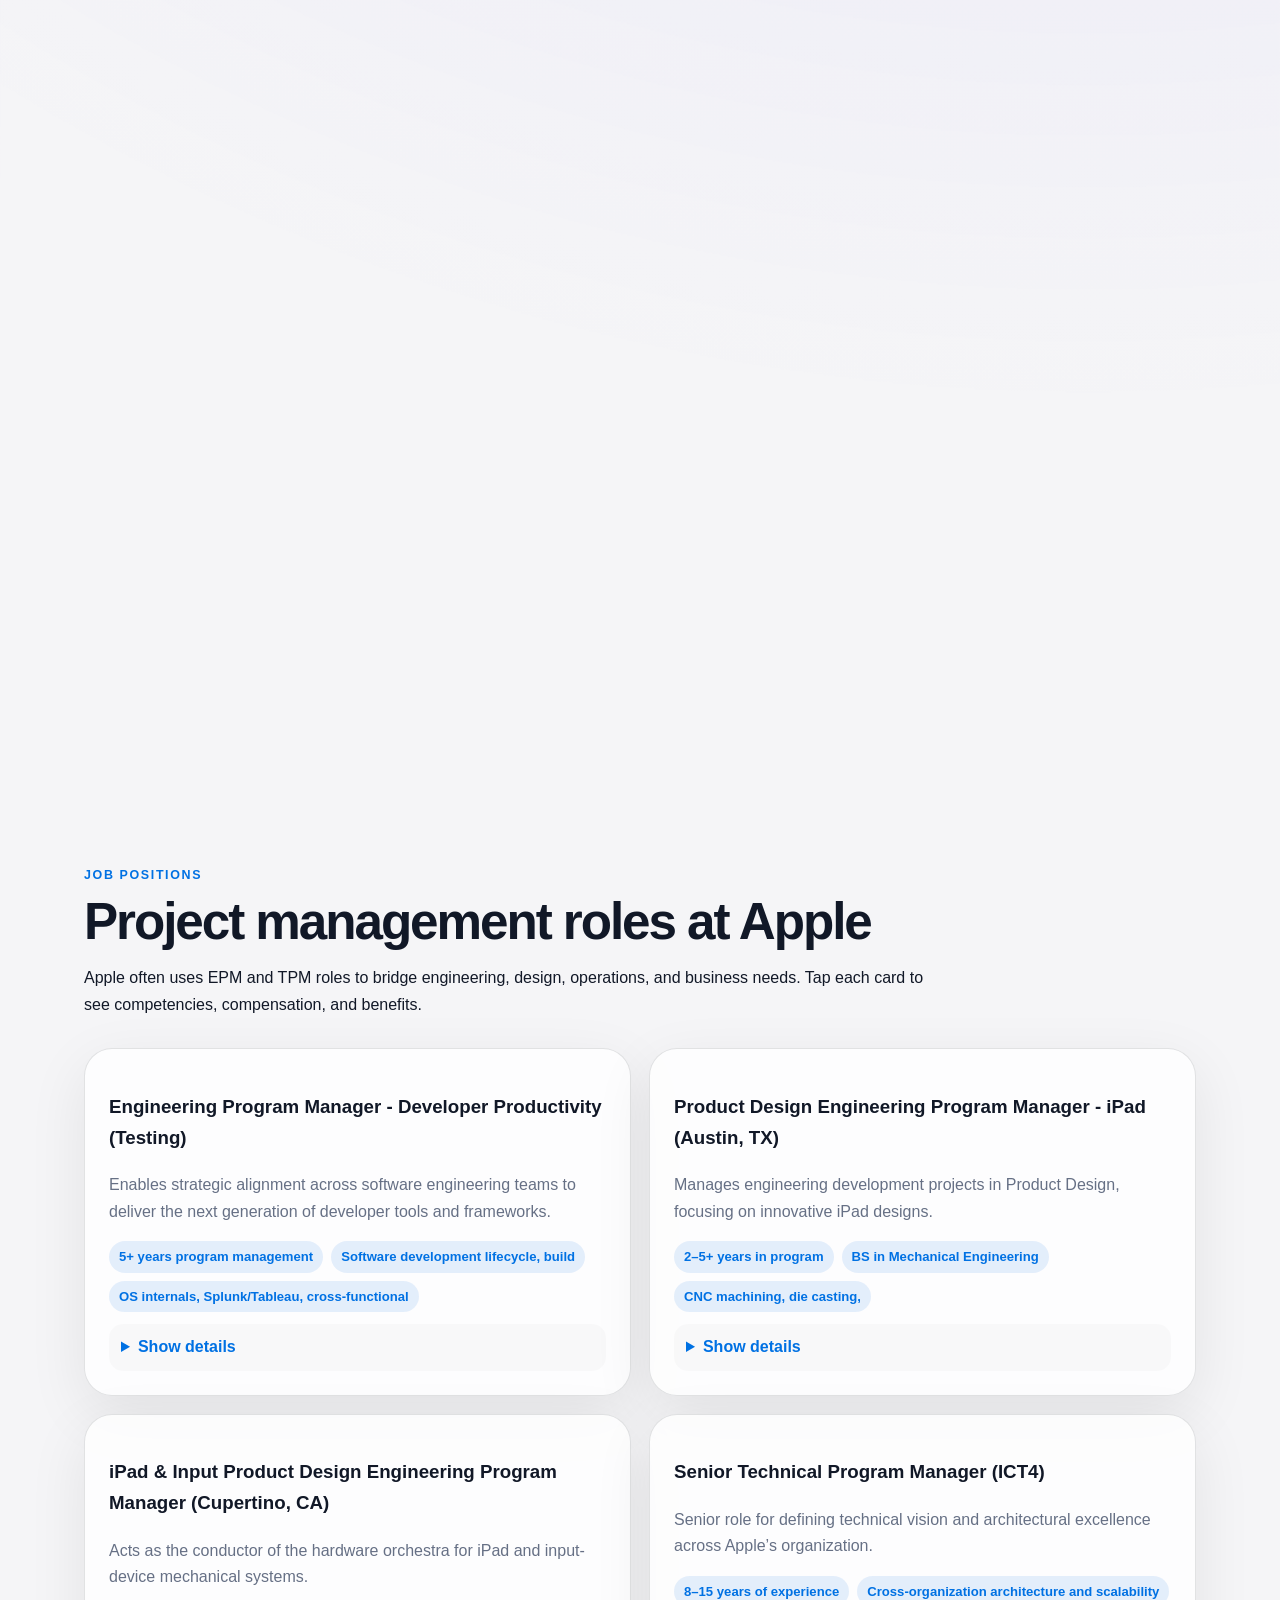
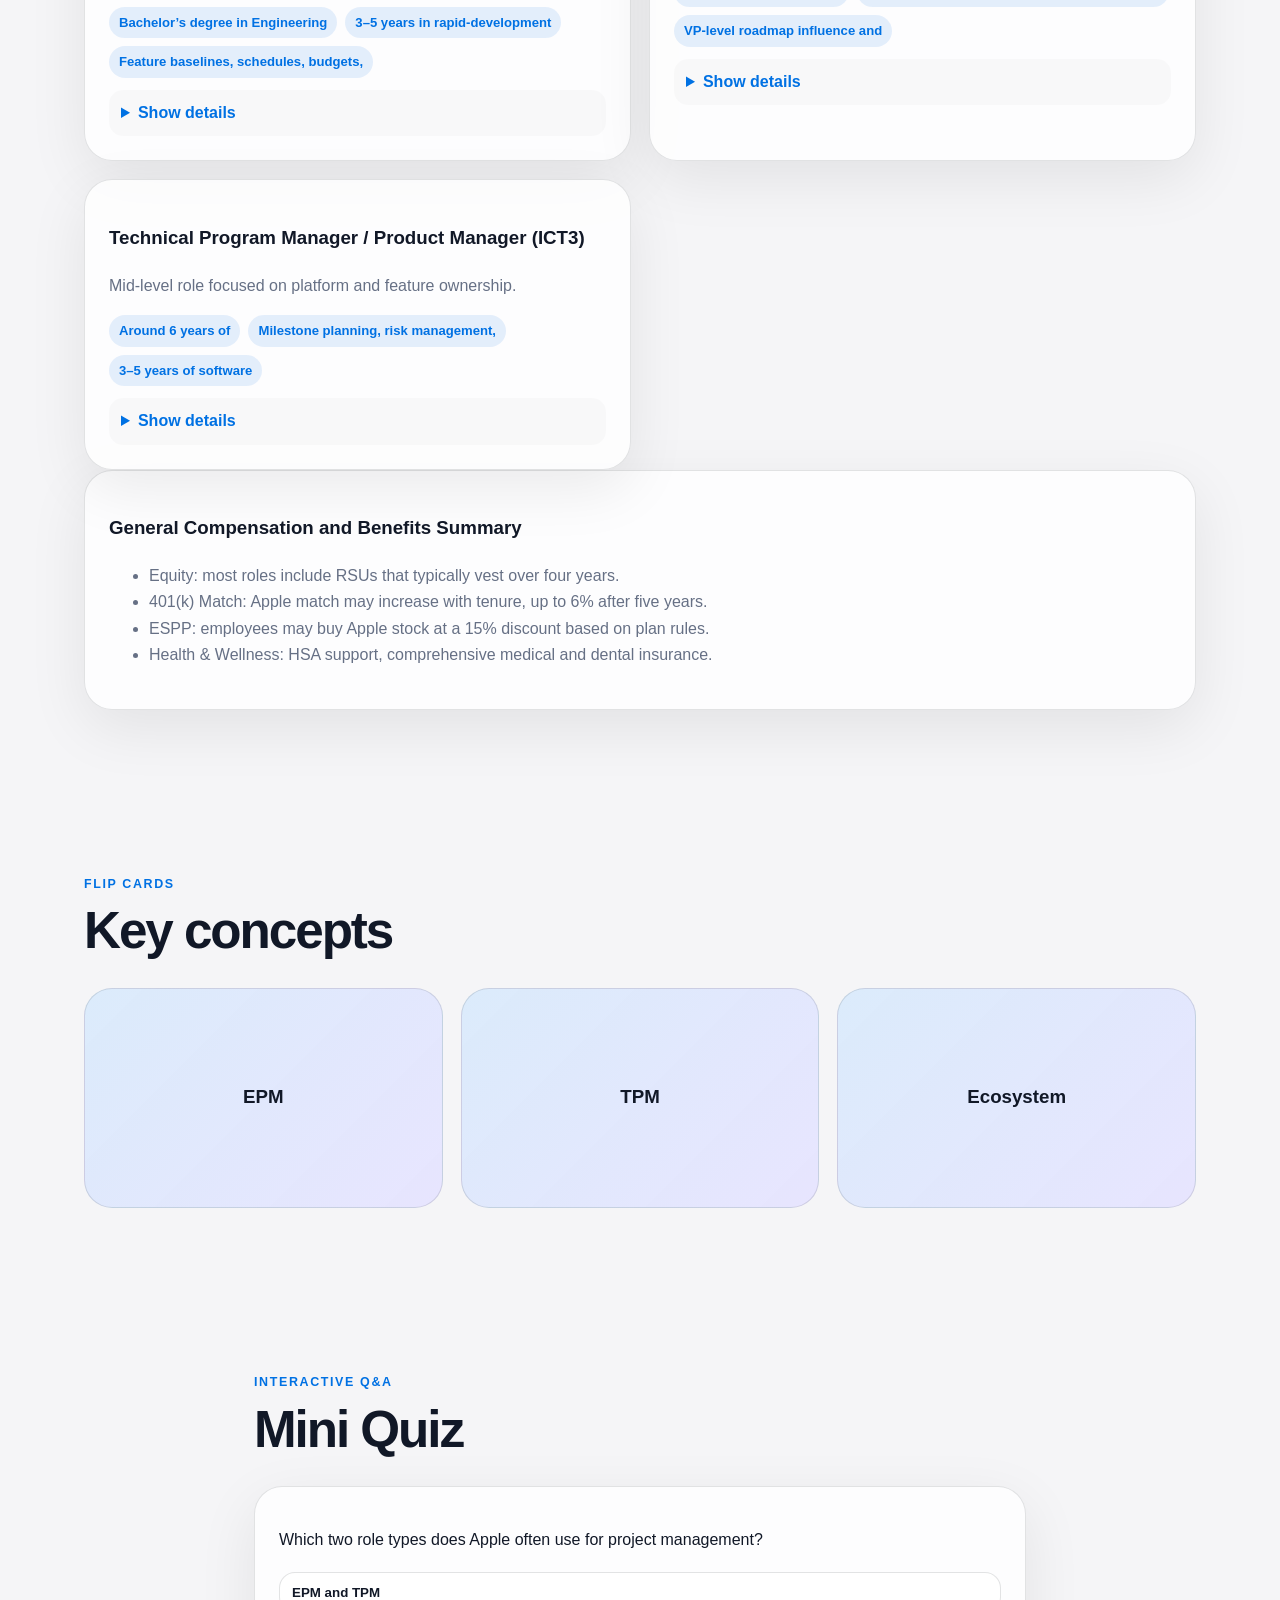
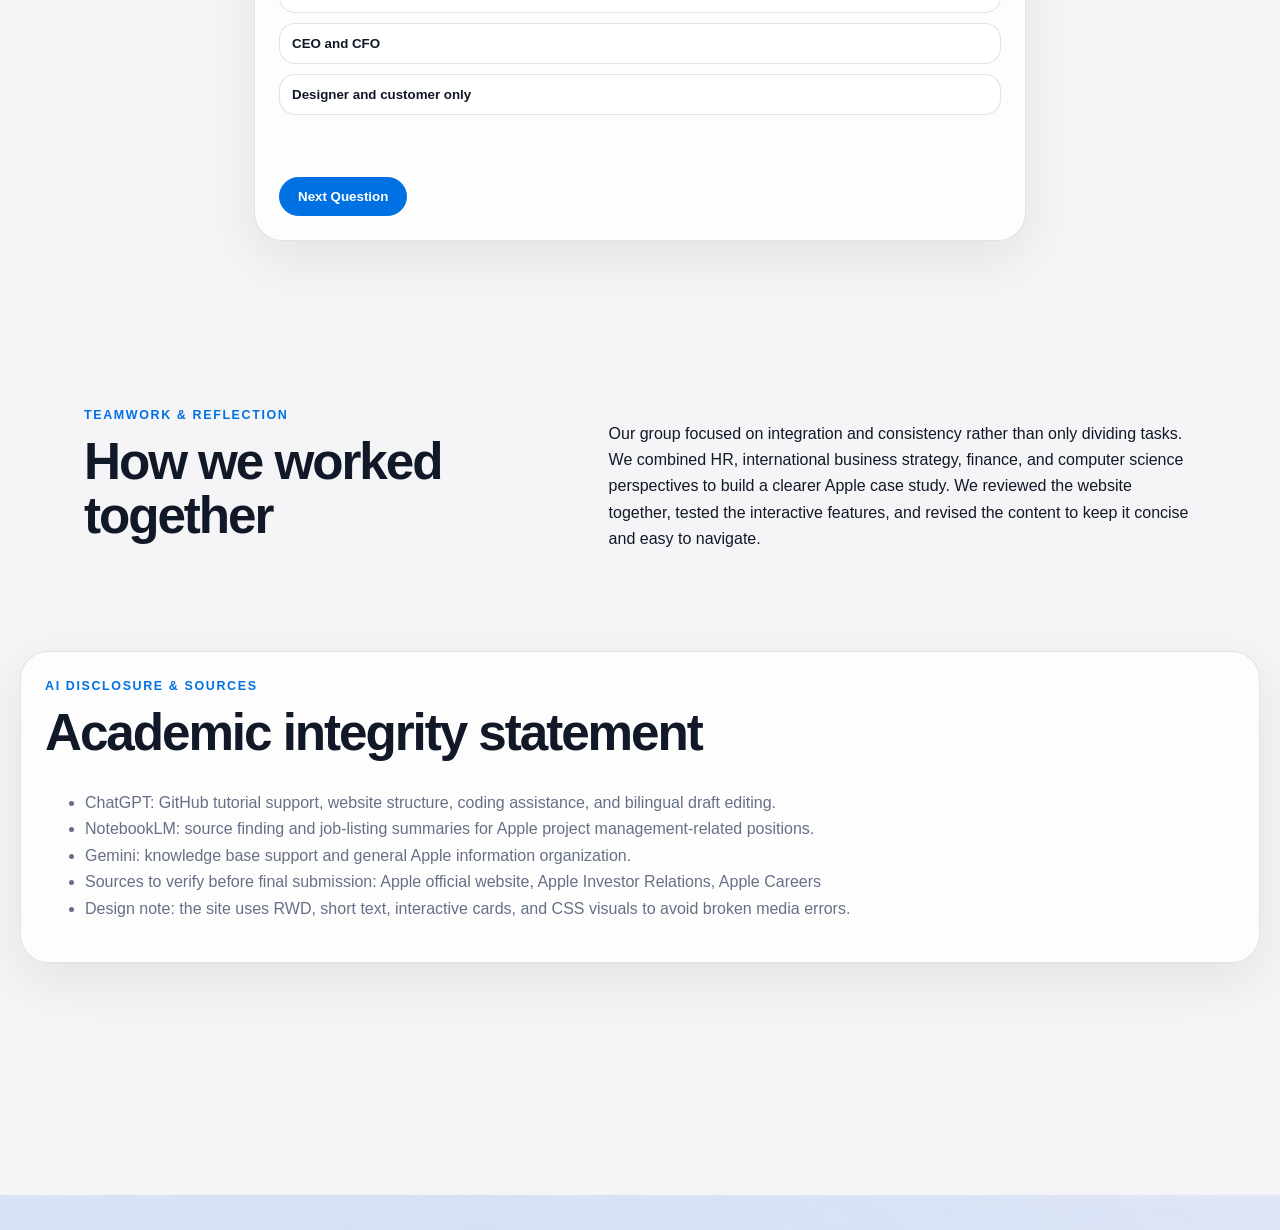
==== commit 99d16372: "final final" ====
--- a/index.html
+++ b/index.html
@@ -10,7 +10,7 @@
 <body>
   <header class="topbar">
     <a href="#home" class="brand">
-    <span class="logo">
+        <span class="logo">
         <svg xmlns="http://www.w3.org/2000/svg" viewBox="0 0 170 170" width="24" height="24" fill="currentColor">
           <path d="M150.37 130.25c-2.45 5.66-5.35 10.87-8.71 15.66-4.58 6.53-8.33 11.05-11.22 13.56-4.48 4.12-9.28 6.23-14.42 6.35-3.69 0-8.14-1.05-13.32-3.18-5.19-2.12-9.97-3.17-14.34-3.17-4.58 0-9.49 1.05-14.75 3.17-5.26 2.13-9.5 3.24-12.74 3.35-4.34.13-9.3-.19-14.9-1.02-5.58-1-10.42-3.77-14.48-8.35-7-7.74-12.72-17.75-17.16-30.01-4.44-12.27-6.66-24.32-6.66-36.15 0-14.63 3.65-26.4 10.96-35.3 7.31-8.9 16.32-13.39 27.02-13.47 5.13 0 10.7 1.4 16.72 4.21 6.02 2.8 10.23 4.21 12.63 4.21 1.9 0 5.86-1.34 11.87-4.03 6.01-2.7 11.37-3.96 16.07-3.79 12.28.56 22.1 5.22 29.46 13.97-10.16 6.13-15.14 14.86-14.94 26.19.2 8.71 3.51 15.93 9.94 21.65 6.43 5.72 13.94 8.76 22.52 9.13-2.6 7.42-6.06 14.84-10.4 22.28zM119.22 19.16c0 6.81-2.45 13.14-7.35 18-4.9 4.86-10.87 7.74-17.9 8.65-.11-5.91 1.83-12.16 5.83-18.73 4-6.57 9.8-11.4 17.38-14.5.12 1.34.17 2.47.17 3.4.11 4.23-.74 8.63-2.53 13.18z"/>
         </svg>
@@ -55,8 +55,10 @@
 
       <div class="iphone-card">
         <div class="screen">
-          <div class="apple-logo-container">
-            <img src="apple.jpg" alt="Apple Logo" class="apple-logo-img" />
+         <div class="apple-logo-container">
+            <svg xmlns="http://www.w3.org/2000/svg" viewBox="0 0 170 170" class="apple-logo-svg" fill="currentColor">
+              <path d="M150.37 130.25c-2.45 5.66-5.35 10.87-8.71 15.66-4.58 6.53-8.33 11.05-11.22 13.56-4.48 4.12-9.28 6.23-14.42 6.35-3.69 0-8.14-1.05-13.32-3.18-5.19-2.12-9.97-3.17-14.34-3.17-4.58 0-9.49 1.05-14.75 3.17-5.26 2.13-9.5 3.24-12.74 3.35-4.34.13-9.3-.19-14.9-1.02-5.58-1-10.42-3.77-14.48-8.35-7-7.74-12.72-17.75-17.16-30.01-4.44-12.27-6.66-24.32-6.66-36.15 0-14.63 3.65-26.4 10.96-35.3 7.31-8.9 16.32-13.39 27.02-13.47 5.13 0 10.7 1.4 16.72 4.21 6.02 2.8 10.23 4.21 12.63 4.21 1.9 0 5.86-1.34 11.87-4.03 6.01-2.7 11.37-3.96 16.07-3.79 12.28.56 22.1 5.22 29.46 13.97-10.16 6.13-15.14 14.86-14.94 26.19.2 8.71 3.51 15.93 9.94 21.65 6.43 5.72 13.94 8.76 22.52 9.13-2.6 7.42-6.06 14.84-10.4 22.28zM119.22 19.16c0 6.81-2.45 13.14-7.35 18-4.9 4.86-10.87 7.74-17.9 8.65-.11-5.91 1.83-12.16 5.83-18.73 4-6.57 9.8-11.4 17.38-14.5.12 1.34.17 2.47.17 3.4.11 4.23-.74 8.63-2.53 13.18z"/>
+            </svg>
           </div>
           <h2>Apple Inc.</h2>
           <p data-i18n="caseText">A company built around design, hardware, software, services, and ecosystem strategy.</p>
--- a/style.css
+++ b/style.css
@@ -106,21 +106,35 @@
 .iphone-card { border-radius:42px; padding:12px; background:linear-gradient(135deg,#222,#777); box-shadow:var(--shadow); transform:rotate(2deg); }
 .screen { min-height:460px; border-radius:34px; background:var(--card); border:1px solid var(--line); display:flex; flex-direction:column; align-items:center; justify-content:center; text-align:center; padding:30px; }
 
+
 .apple-logo-container {
   width: 90px;
   height: 90px;
   margin-bottom: 20px;
-  overflow: hidden;
   display: flex;
   align-items: center;
   justify-content: center;
-  border-radius: 20px;
-}
-.apple-logo-img { 
-  width: 100%; 
-  height: 100%; 
-  object-fit: cover; 
-  mix-blend-mode: multiply;
+  background: transparent !important;
+  border: none !important;
+  box-shadow: none !important;
+}
+
+
+.brand .logo svg,
+.apple-logo-svg {
+  width: 100%;
+  height: 100%;
+  color: var(--text);
+  transition: color 0.25s ease;
+}
+
+
+.brand .logo {
+  width: 24px;
+  height: 24px;
+  display: inline-flex;
+  align-items: center;
+  justify-content: center;
 }
 html[data-theme="dark"] .apple-logo-img { 
   filter: invert(1);
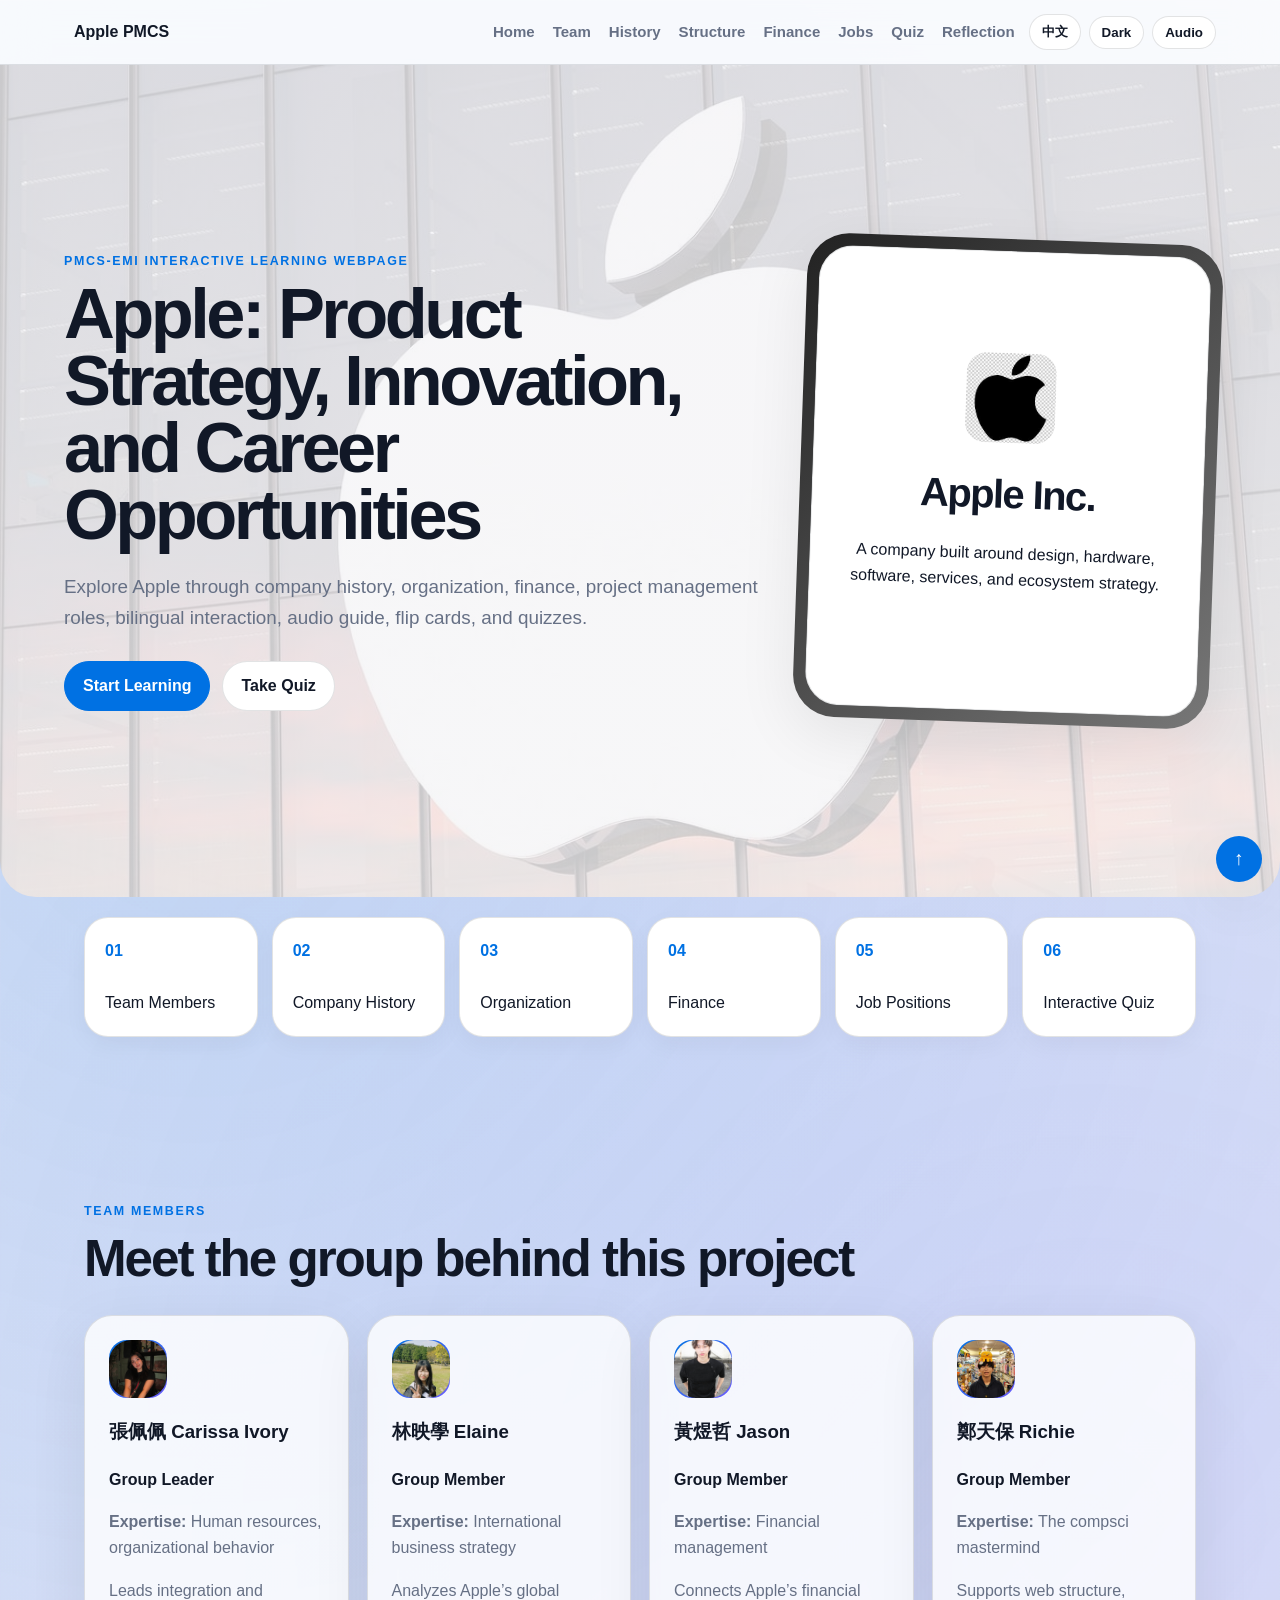
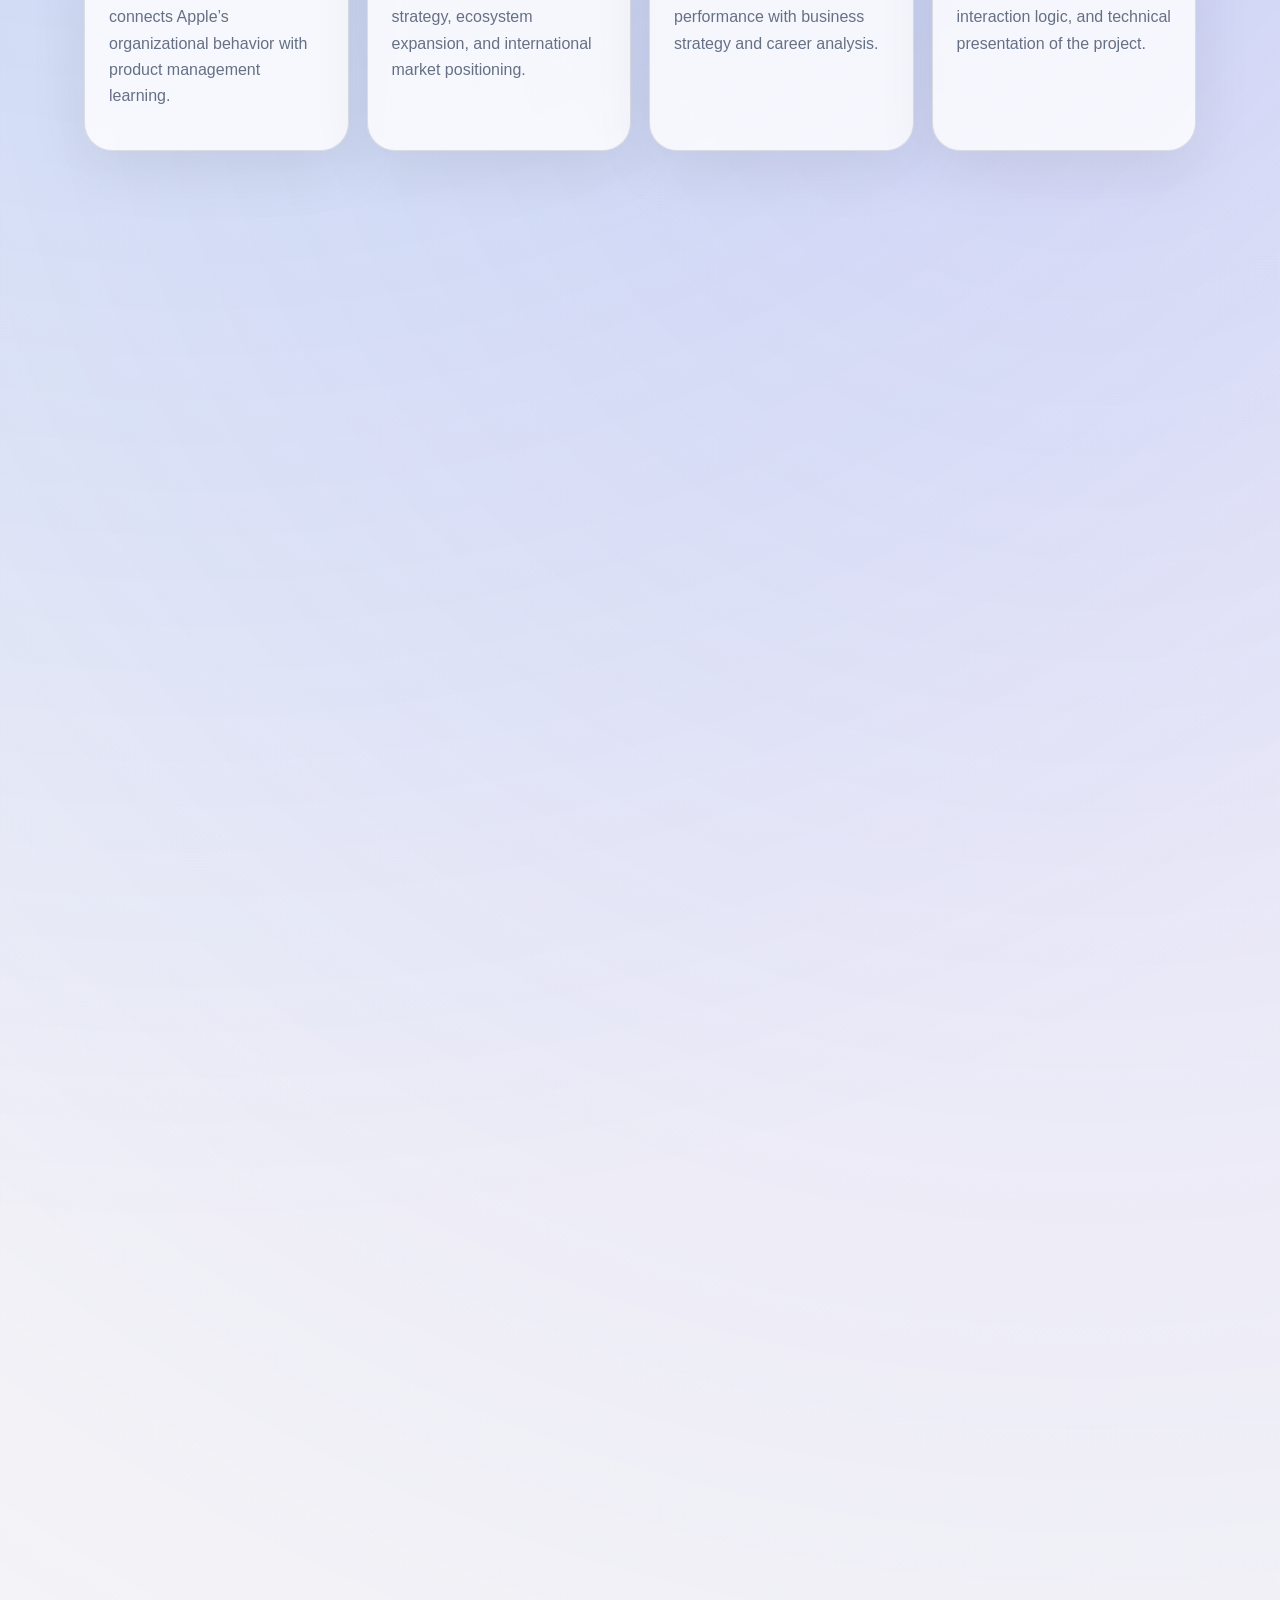
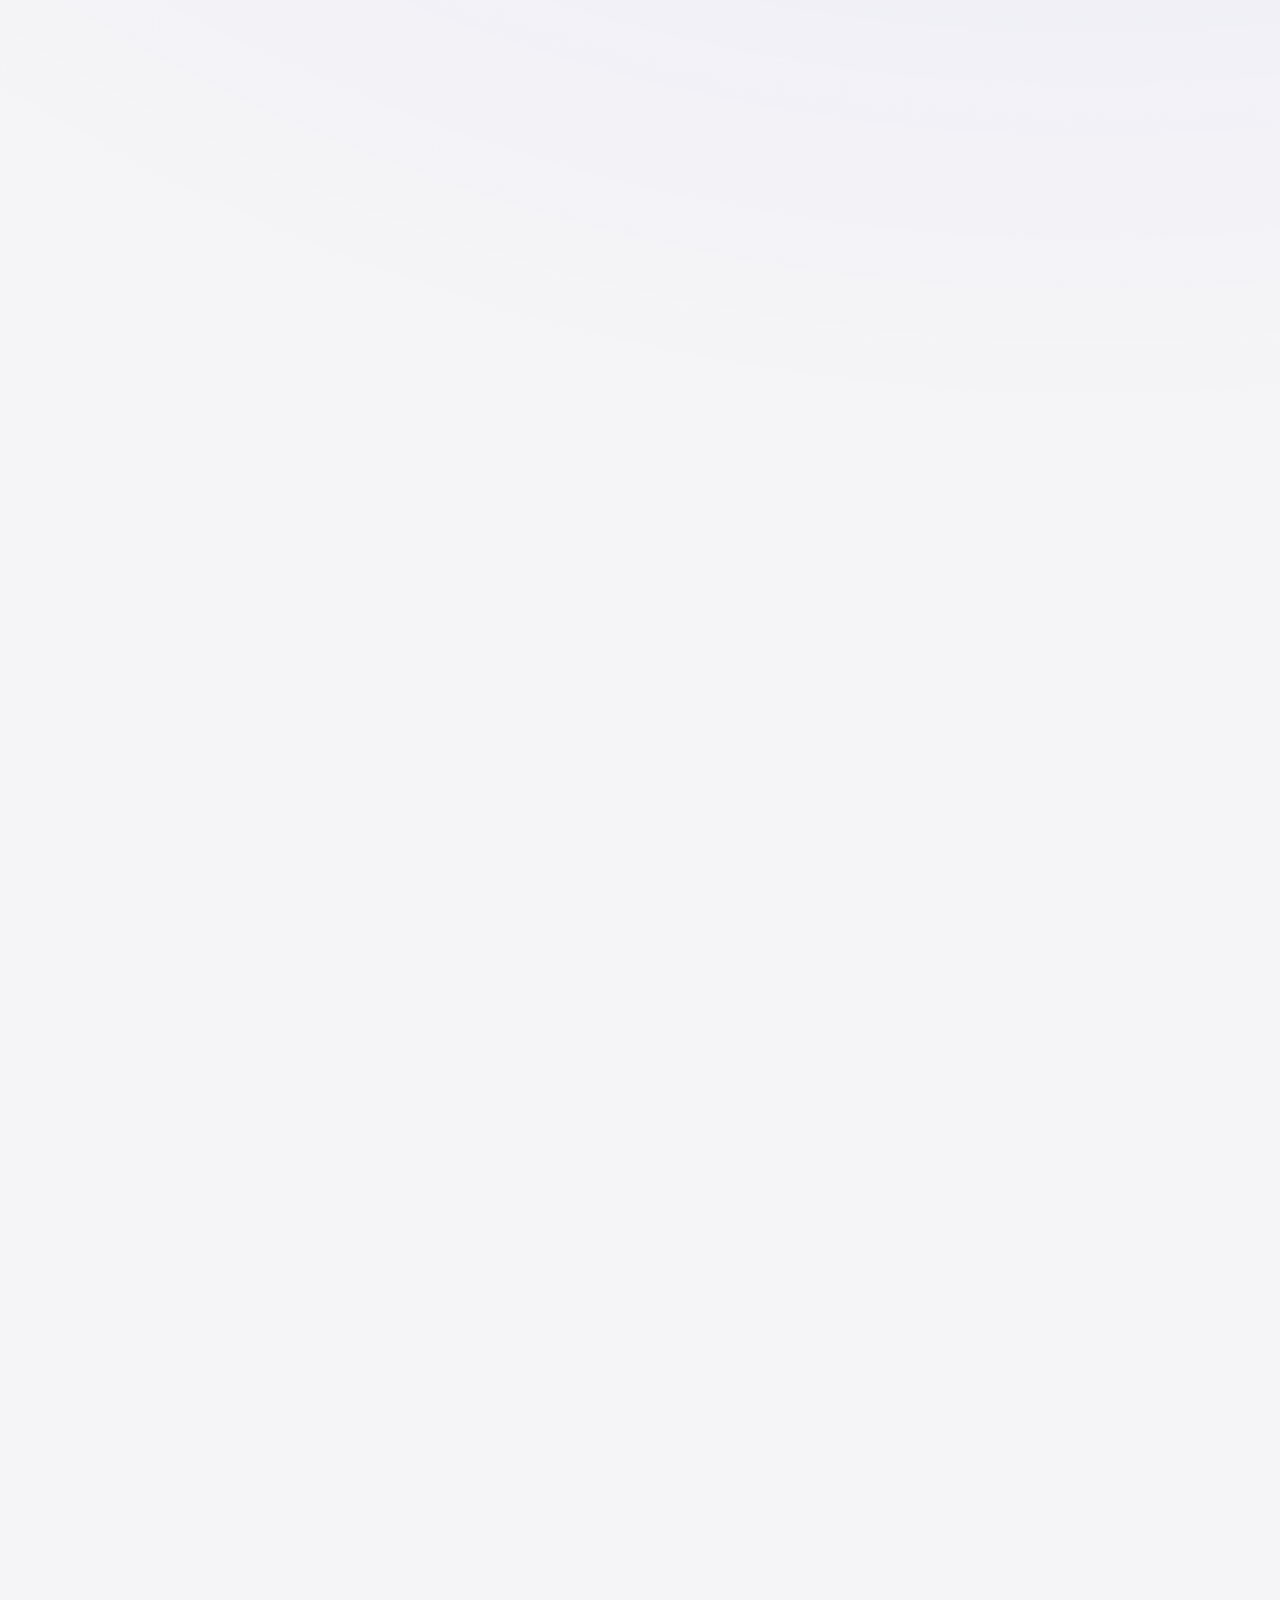
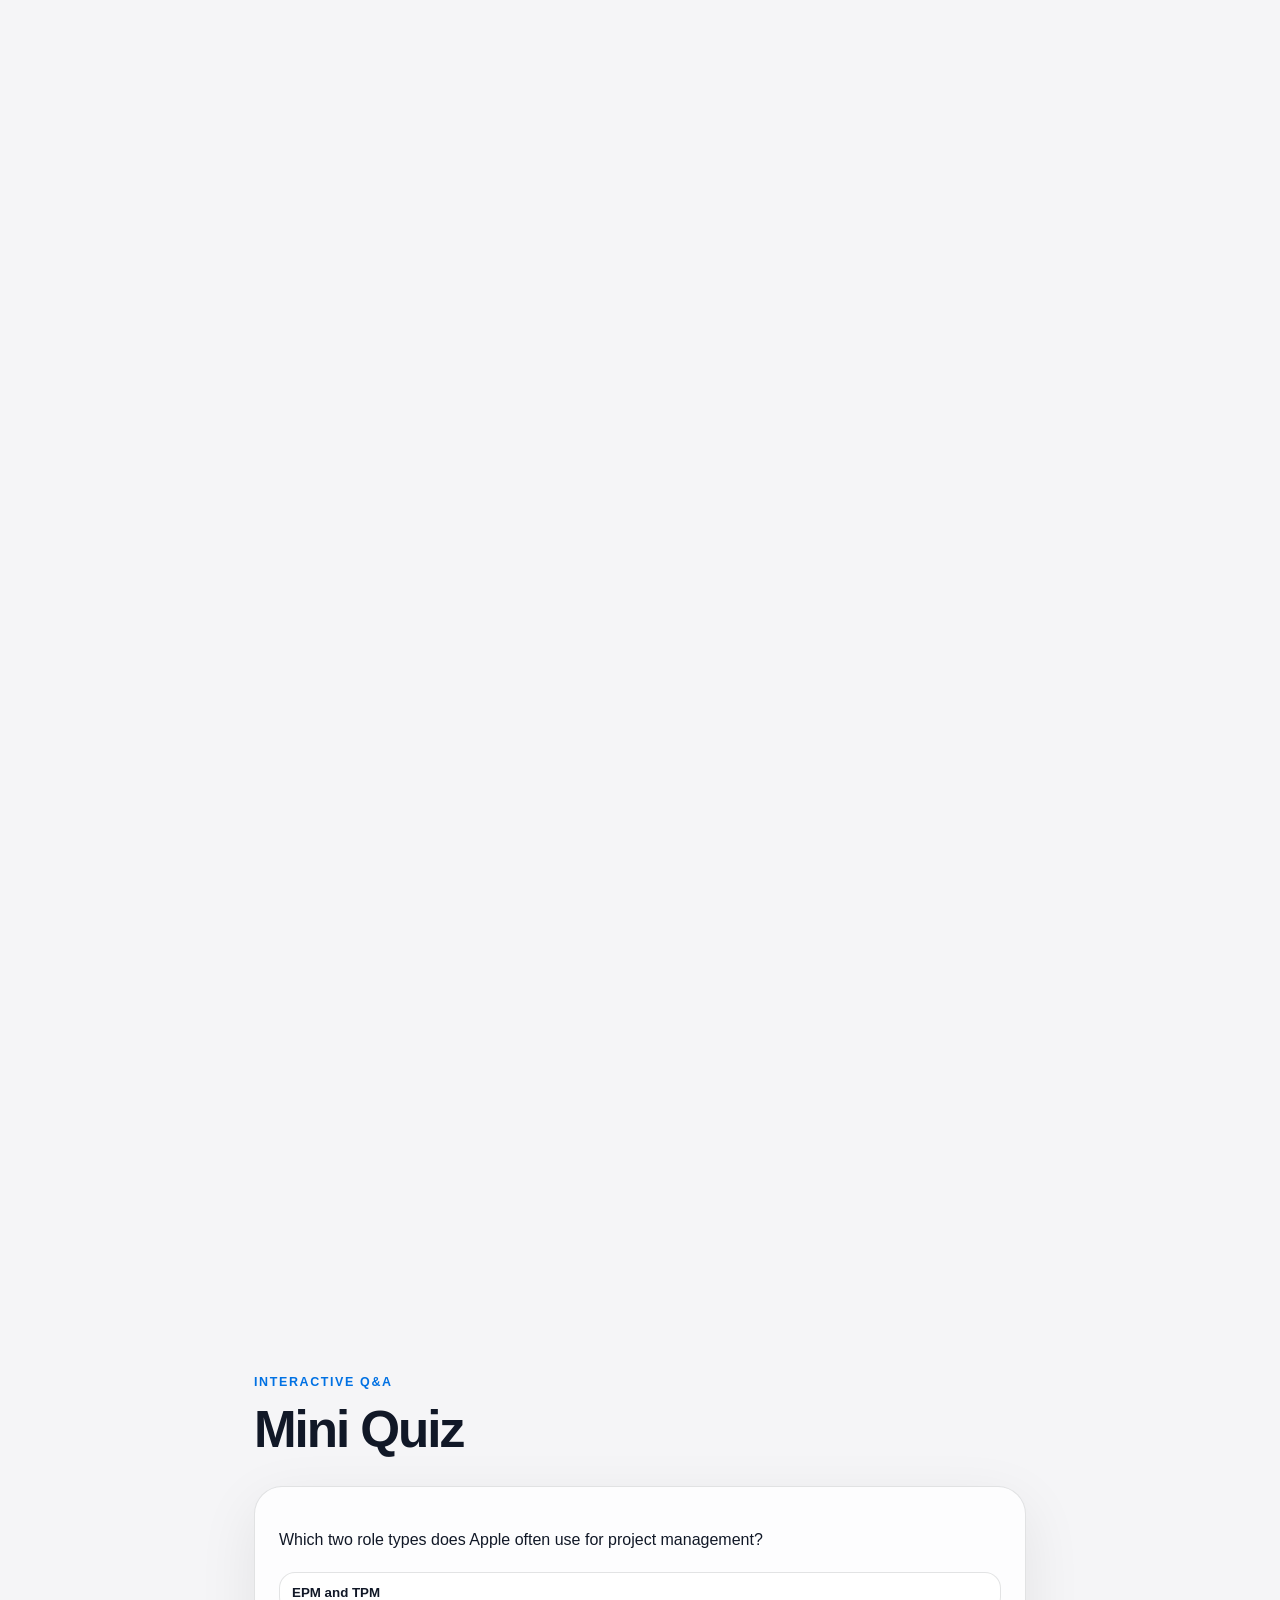
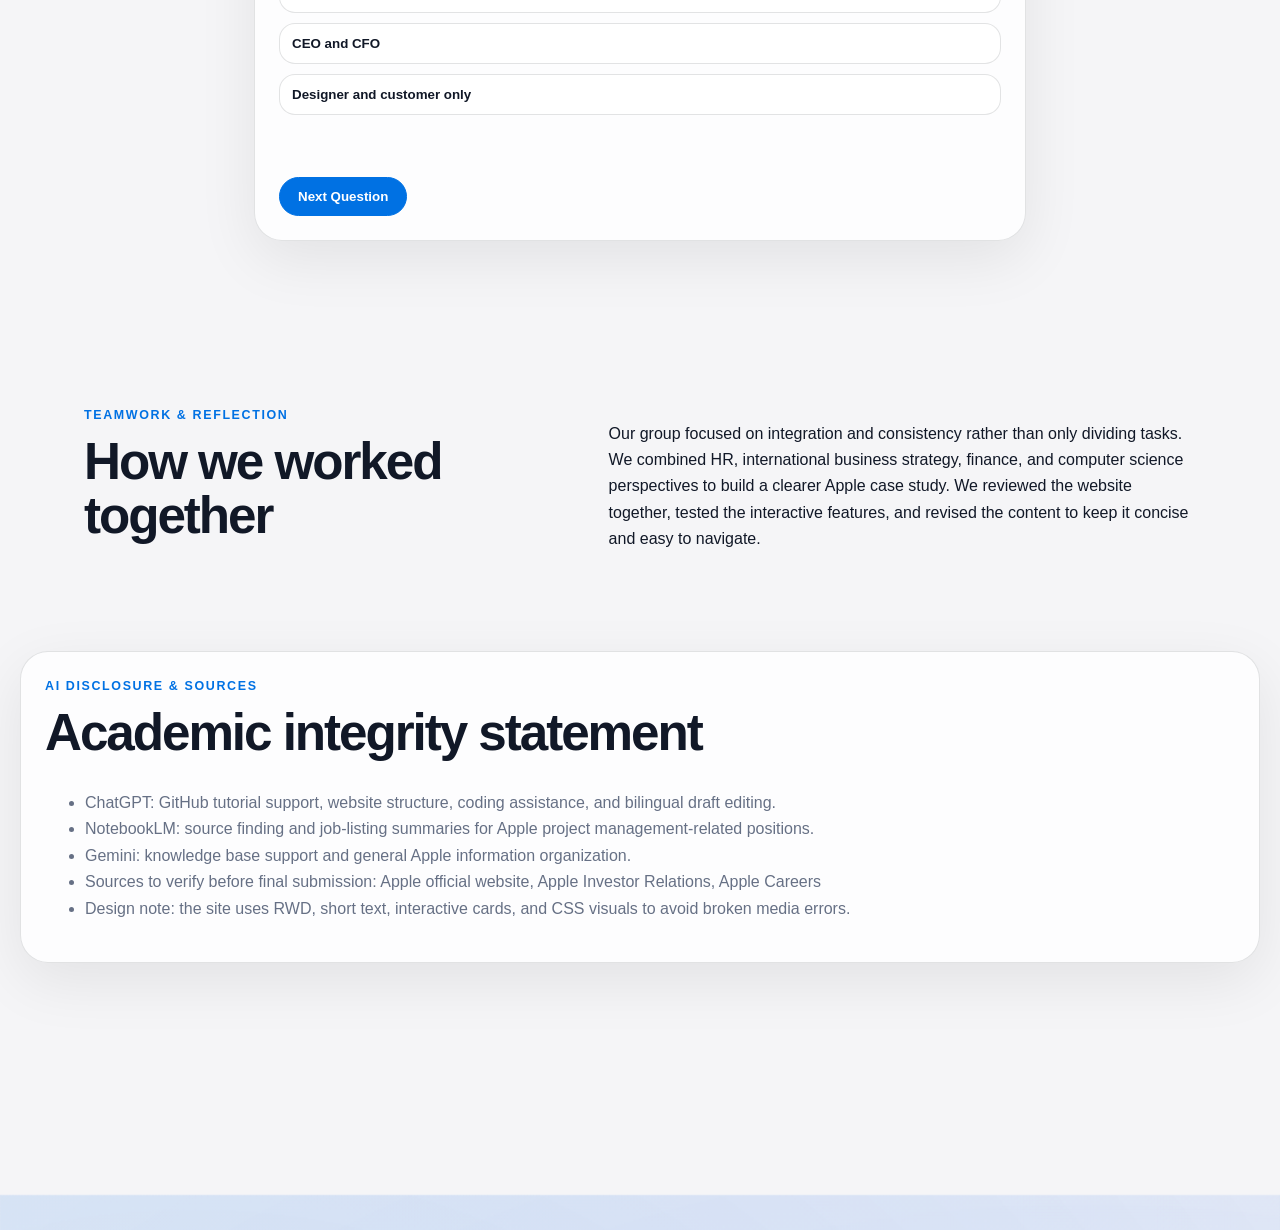
==== commit 43c2ef1f: "revert" ====
--- a/index.html
+++ b/index.html
@@ -10,11 +10,7 @@
 <body>
   <header class="topbar">
     <a href="#home" class="brand">
-        <span class="logo">
-        <svg xmlns="http://www.w3.org/2000/svg" viewBox="0 0 170 170" width="24" height="24" fill="currentColor">
-          <path d="M150.37 130.25c-2.45 5.66-5.35 10.87-8.71 15.66-4.58 6.53-8.33 11.05-11.22 13.56-4.48 4.12-9.28 6.23-14.42 6.35-3.69 0-8.14-1.05-13.32-3.18-5.19-2.12-9.97-3.17-14.34-3.17-4.58 0-9.49 1.05-14.75 3.17-5.26 2.13-9.5 3.24-12.74 3.35-4.34.13-9.3-.19-14.9-1.02-5.58-1-10.42-3.77-14.48-8.35-7-7.74-12.72-17.75-17.16-30.01-4.44-12.27-6.66-24.32-6.66-36.15 0-14.63 3.65-26.4 10.96-35.3 7.31-8.9 16.32-13.39 27.02-13.47 5.13 0 10.7 1.4 16.72 4.21 6.02 2.8 10.23 4.21 12.63 4.21 1.9 0 5.86-1.34 11.87-4.03 6.01-2.7 11.37-3.96 16.07-3.79 12.28.56 22.1 5.22 29.46 13.97-10.16 6.13-15.14 14.86-14.94 26.19.2 8.71 3.51 15.93 9.94 21.65 6.43 5.72 13.94 8.76 22.52 9.13-2.6 7.42-6.06 14.84-10.4 22.28zM119.22 19.16c0 6.81-2.45 13.14-7.35 18-4.9 4.86-10.87 7.74-17.9 8.65-.11-5.91 1.83-12.16 5.83-18.73 4-6.57 9.8-11.4 17.38-14.5.12 1.34.17 2.47.17 3.4.11 4.23-.74 8.63-2.53 13.18z"/>
-        </svg>
-      </span>
+      <span class="logo"></span>
       <span data-i18n="brand">Apple PMCS</span>
     </a>
 
@@ -55,10 +51,8 @@
 
       <div class="iphone-card">
         <div class="screen">
-         <div class="apple-logo-container">
-            <svg xmlns="http://www.w3.org/2000/svg" viewBox="0 0 170 170" class="apple-logo-svg" fill="currentColor">
-              <path d="M150.37 130.25c-2.45 5.66-5.35 10.87-8.71 15.66-4.58 6.53-8.33 11.05-11.22 13.56-4.48 4.12-9.28 6.23-14.42 6.35-3.69 0-8.14-1.05-13.32-3.18-5.19-2.12-9.97-3.17-14.34-3.17-4.58 0-9.49 1.05-14.75 3.17-5.26 2.13-9.5 3.24-12.74 3.35-4.34.13-9.3-.19-14.9-1.02-5.58-1-10.42-3.77-14.48-8.35-7-7.74-12.72-17.75-17.16-30.01-4.44-12.27-6.66-24.32-6.66-36.15 0-14.63 3.65-26.4 10.96-35.3 7.31-8.9 16.32-13.39 27.02-13.47 5.13 0 10.7 1.4 16.72 4.21 6.02 2.8 10.23 4.21 12.63 4.21 1.9 0 5.86-1.34 11.87-4.03 6.01-2.7 11.37-3.96 16.07-3.79 12.28.56 22.1 5.22 29.46 13.97-10.16 6.13-15.14 14.86-14.94 26.19.2 8.71 3.51 15.93 9.94 21.65 6.43 5.72 13.94 8.76 22.52 9.13-2.6 7.42-6.06 14.84-10.4 22.28zM119.22 19.16c0 6.81-2.45 13.14-7.35 18-4.9 4.86-10.87 7.74-17.9 8.65-.11-5.91 1.83-12.16 5.83-18.73 4-6.57 9.8-11.4 17.38-14.5.12 1.34.17 2.47.17 3.4.11 4.23-.74 8.63-2.53 13.18z"/>
-            </svg>
+          <div class="apple-logo-container">
+            <img src="apple.jpg" alt="Apple Logo" class="apple-logo-img" />
           </div>
           <h2>Apple Inc.</h2>
           <p data-i18n="caseText">A company built around design, hardware, software, services, and ecosystem strategy.</p>
--- a/style.css
+++ b/style.css
@@ -106,35 +106,21 @@
 .iphone-card { border-radius:42px; padding:12px; background:linear-gradient(135deg,#222,#777); box-shadow:var(--shadow); transform:rotate(2deg); }
 .screen { min-height:460px; border-radius:34px; background:var(--card); border:1px solid var(--line); display:flex; flex-direction:column; align-items:center; justify-content:center; text-align:center; padding:30px; }
 
-
 .apple-logo-container {
   width: 90px;
   height: 90px;
   margin-bottom: 20px;
+  overflow: hidden;
   display: flex;
   align-items: center;
   justify-content: center;
-  background: transparent !important;
-  border: none !important;
-  box-shadow: none !important;
-}
-
-
-.brand .logo svg,
-.apple-logo-svg {
-  width: 100%;
-  height: 100%;
-  color: var(--text);
-  transition: color 0.25s ease;
-}
-
-
-.brand .logo {
-  width: 24px;
-  height: 24px;
-  display: inline-flex;
-  align-items: center;
-  justify-content: center;
+  border-radius: 20px;
+}
+.apple-logo-img { 
+  width: 100%; 
+  height: 100%; 
+  object-fit: cover; 
+  mix-blend-mode: multiply;
 }
 html[data-theme="dark"] .apple-logo-img { 
   filter: invert(1);
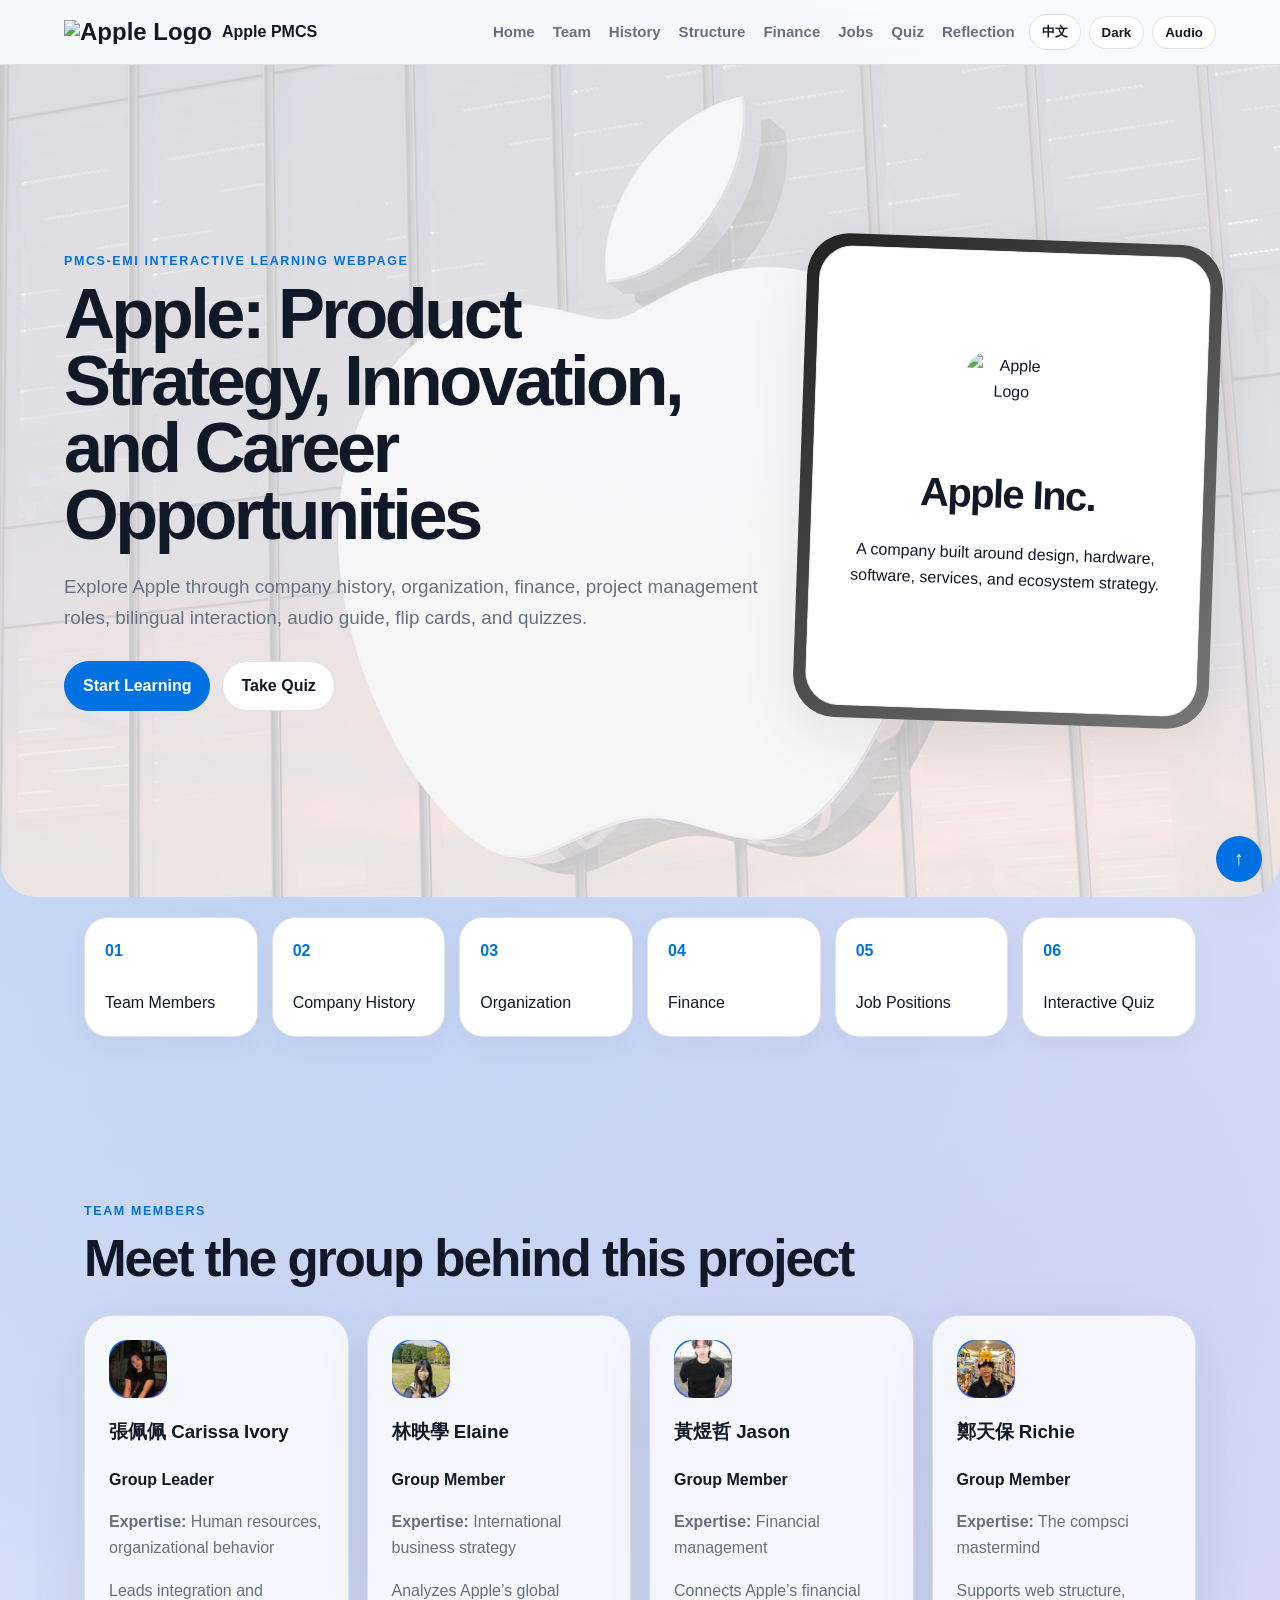
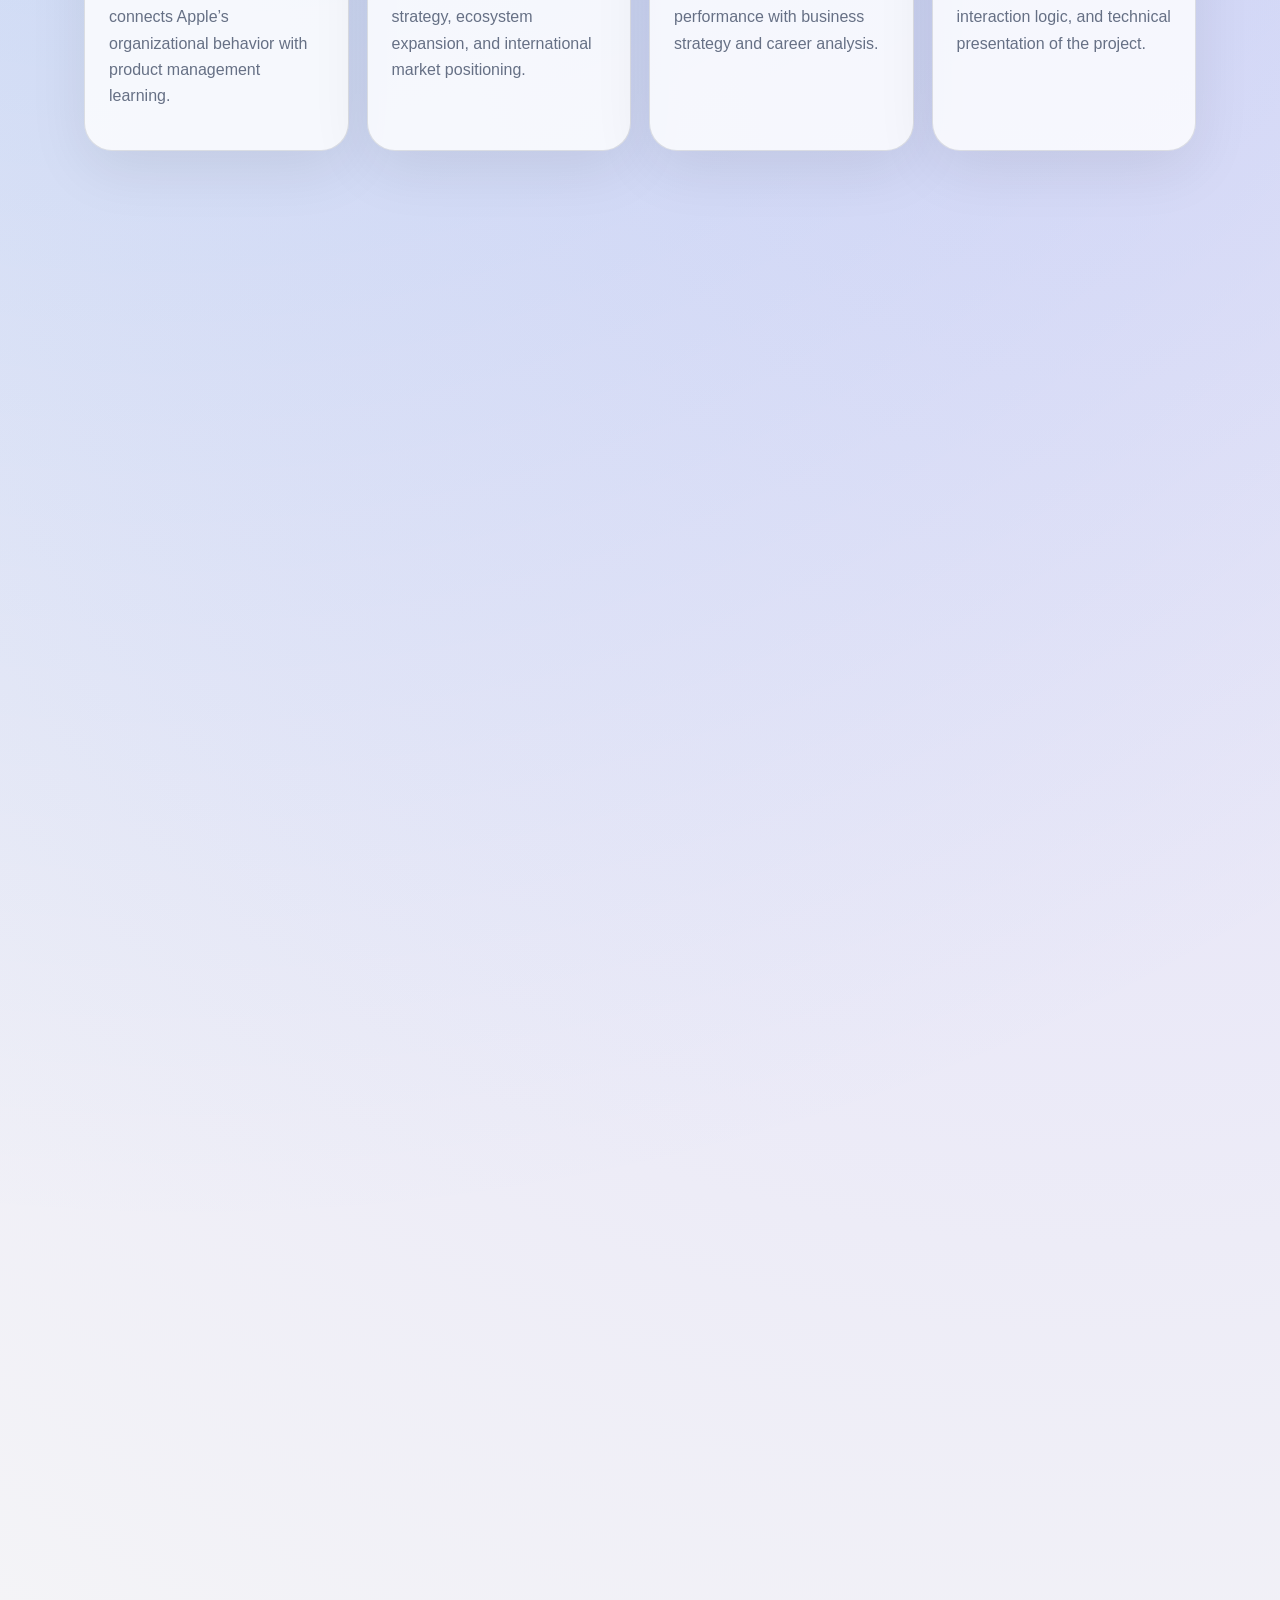
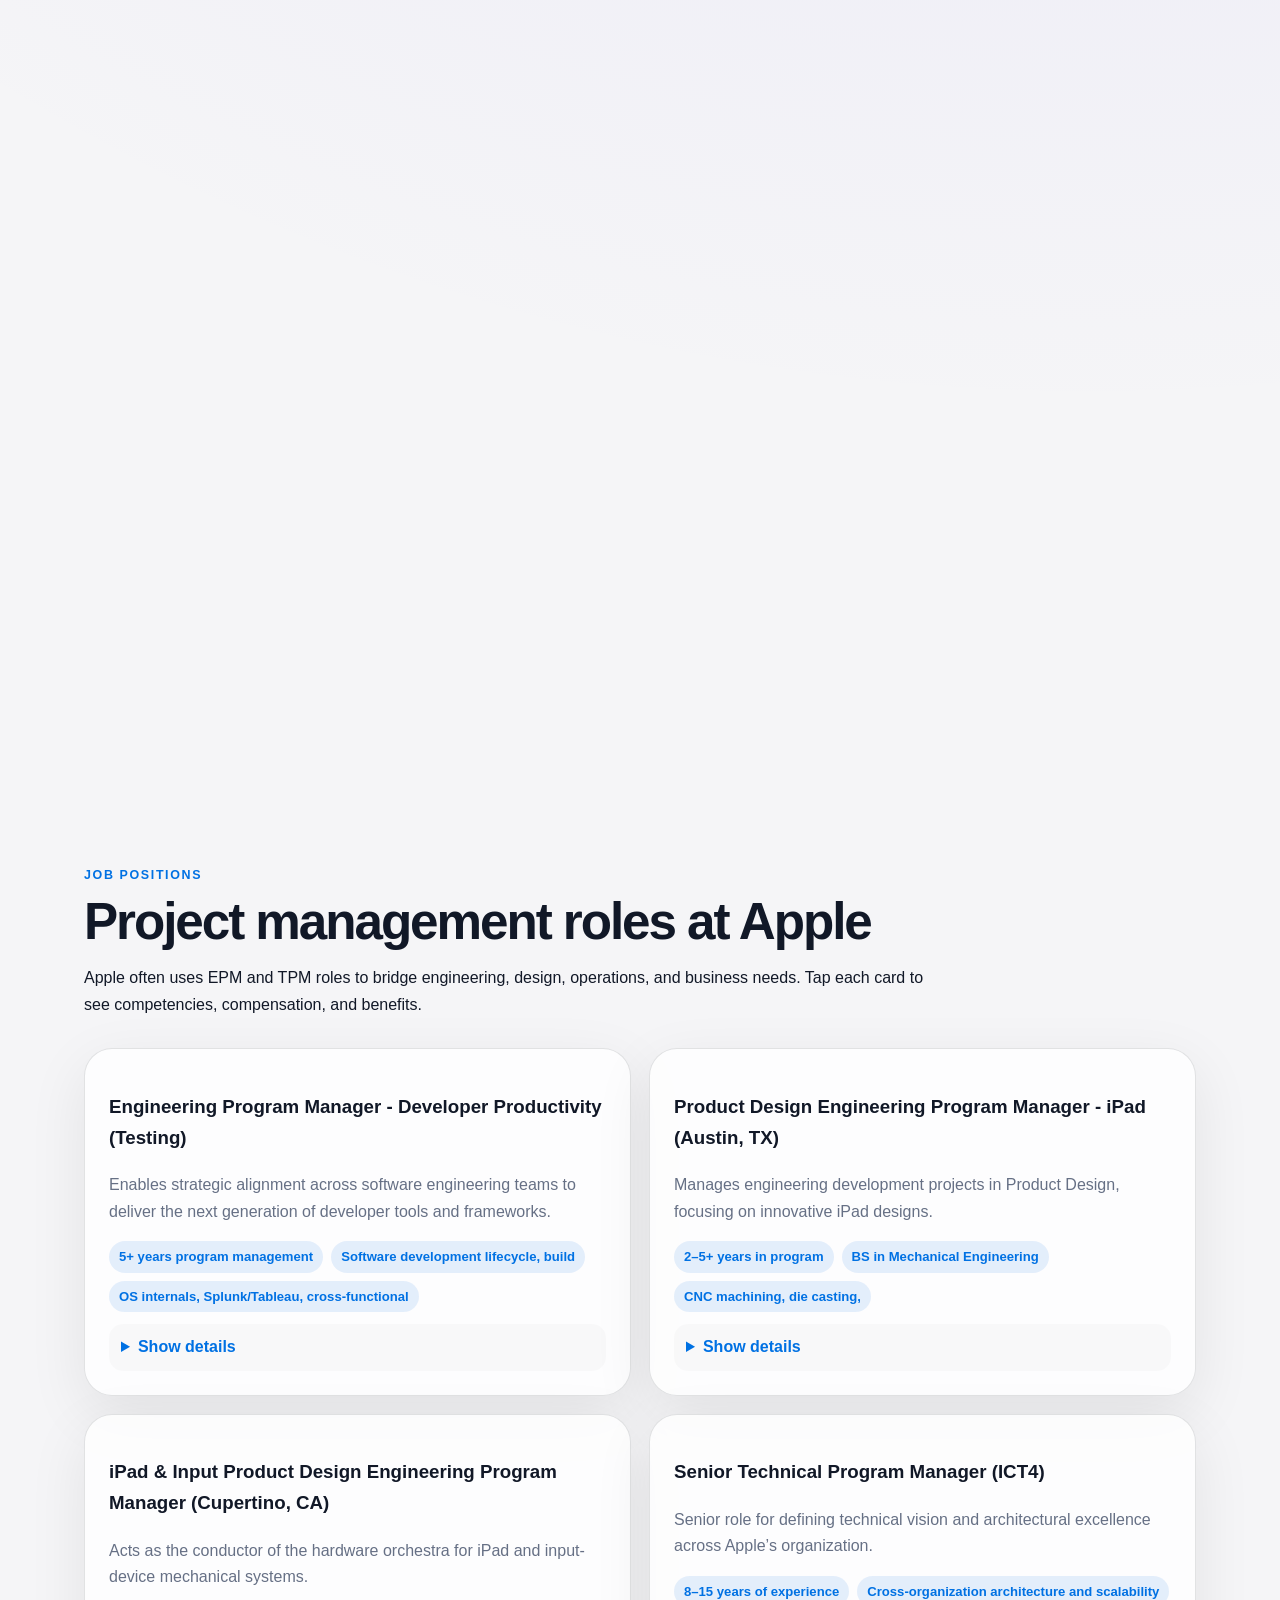
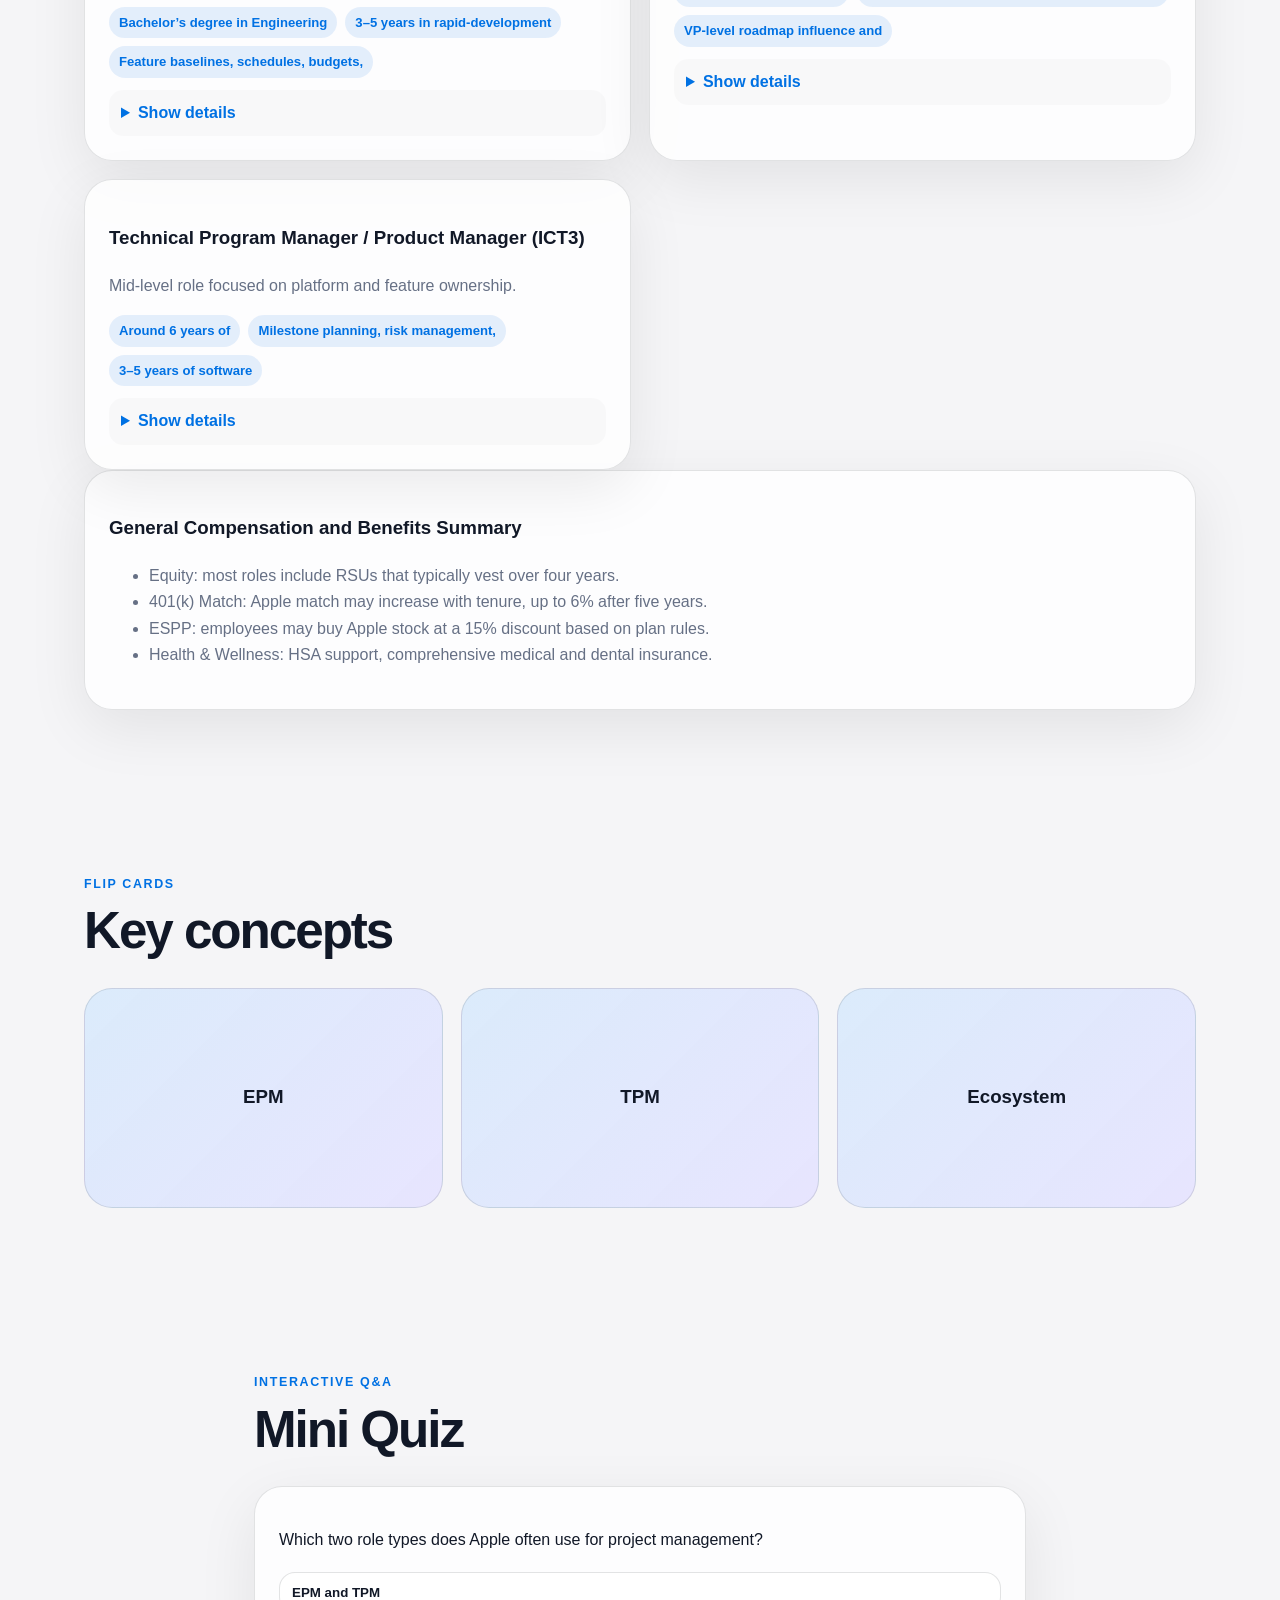
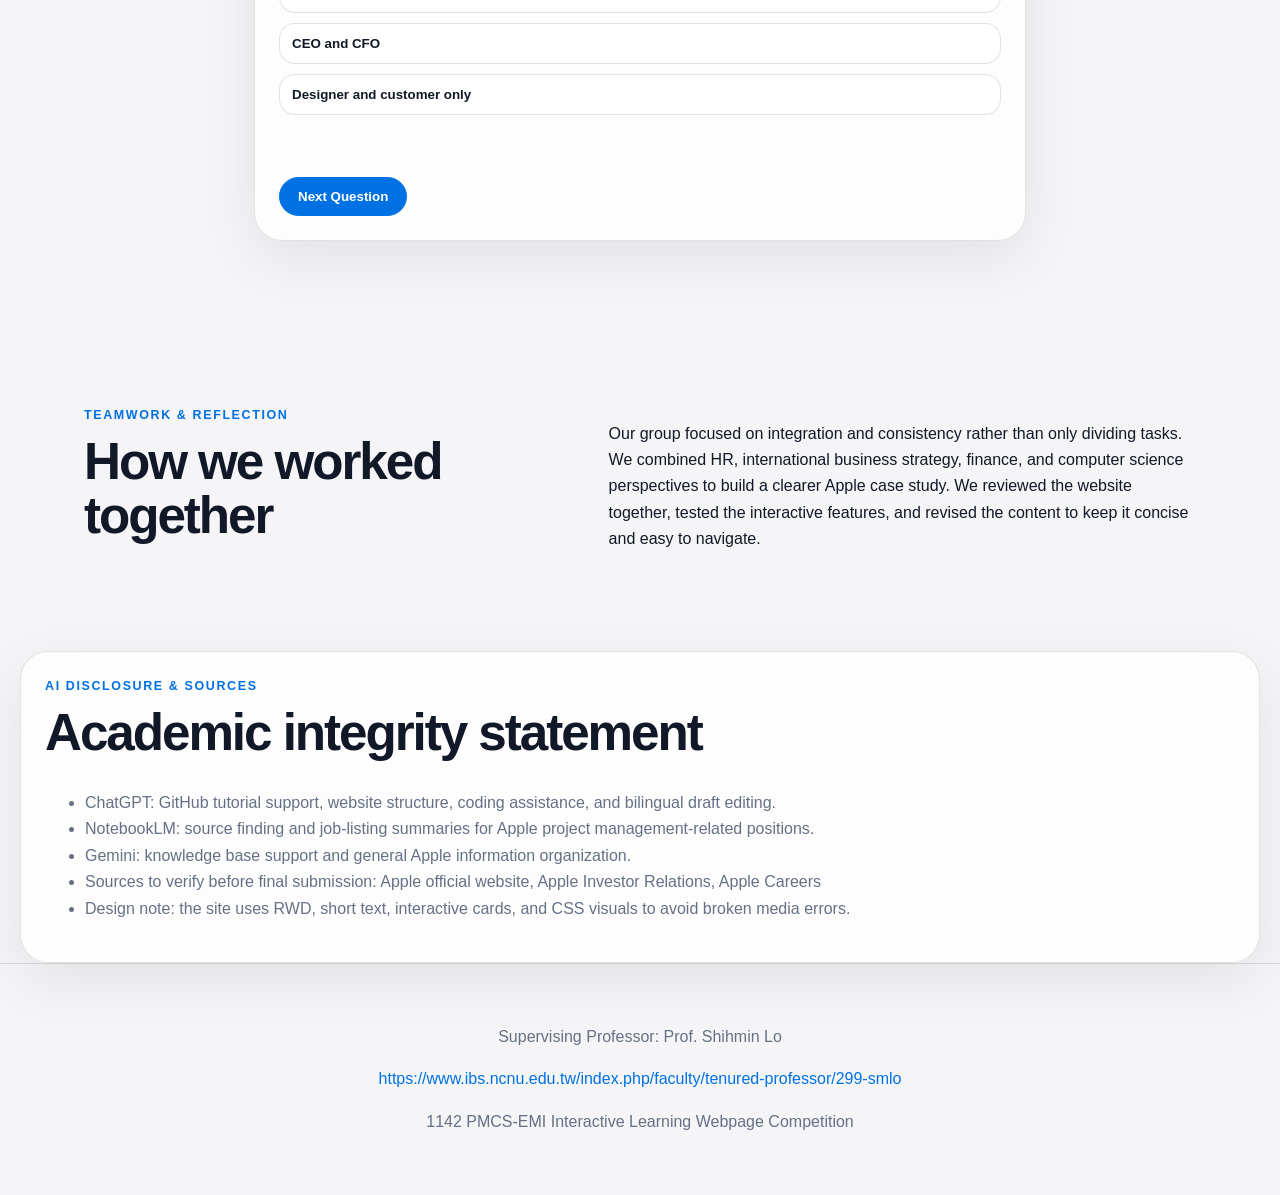
==== commit 7eca9e19: "final" ====
--- a/index.html
+++ b/index.html
@@ -4,13 +4,13 @@
   <meta charset="UTF-8" />
   <meta name="viewport" content="width=device-width, initial-scale=1.0" />
   <title> Apple PMCS Interactive Learning Webpage</title>
-  <link rel="icon" href="data:image/svg+xml,<svg xmlns='http://www.w3.org/2000/svg' viewBox='0 0 100 100'><text y='0.9em' font-size='90'></text></svg>" />
+  <link rel="icon" src="apple.jpg" alt="Apple Logo" class="apple-logo-img" />
   <link rel="stylesheet" href="style.css" />
 </head>
 <body>
   <header class="topbar">
     <a href="#home" class="brand">
-      <span class="logo"></span>
+      <span class="logo"><img src="apple.jpg" alt="Apple Logo" class="apple-logo-img" /></span>
       <span data-i18n="brand">Apple PMCS</span>
     </a>
 
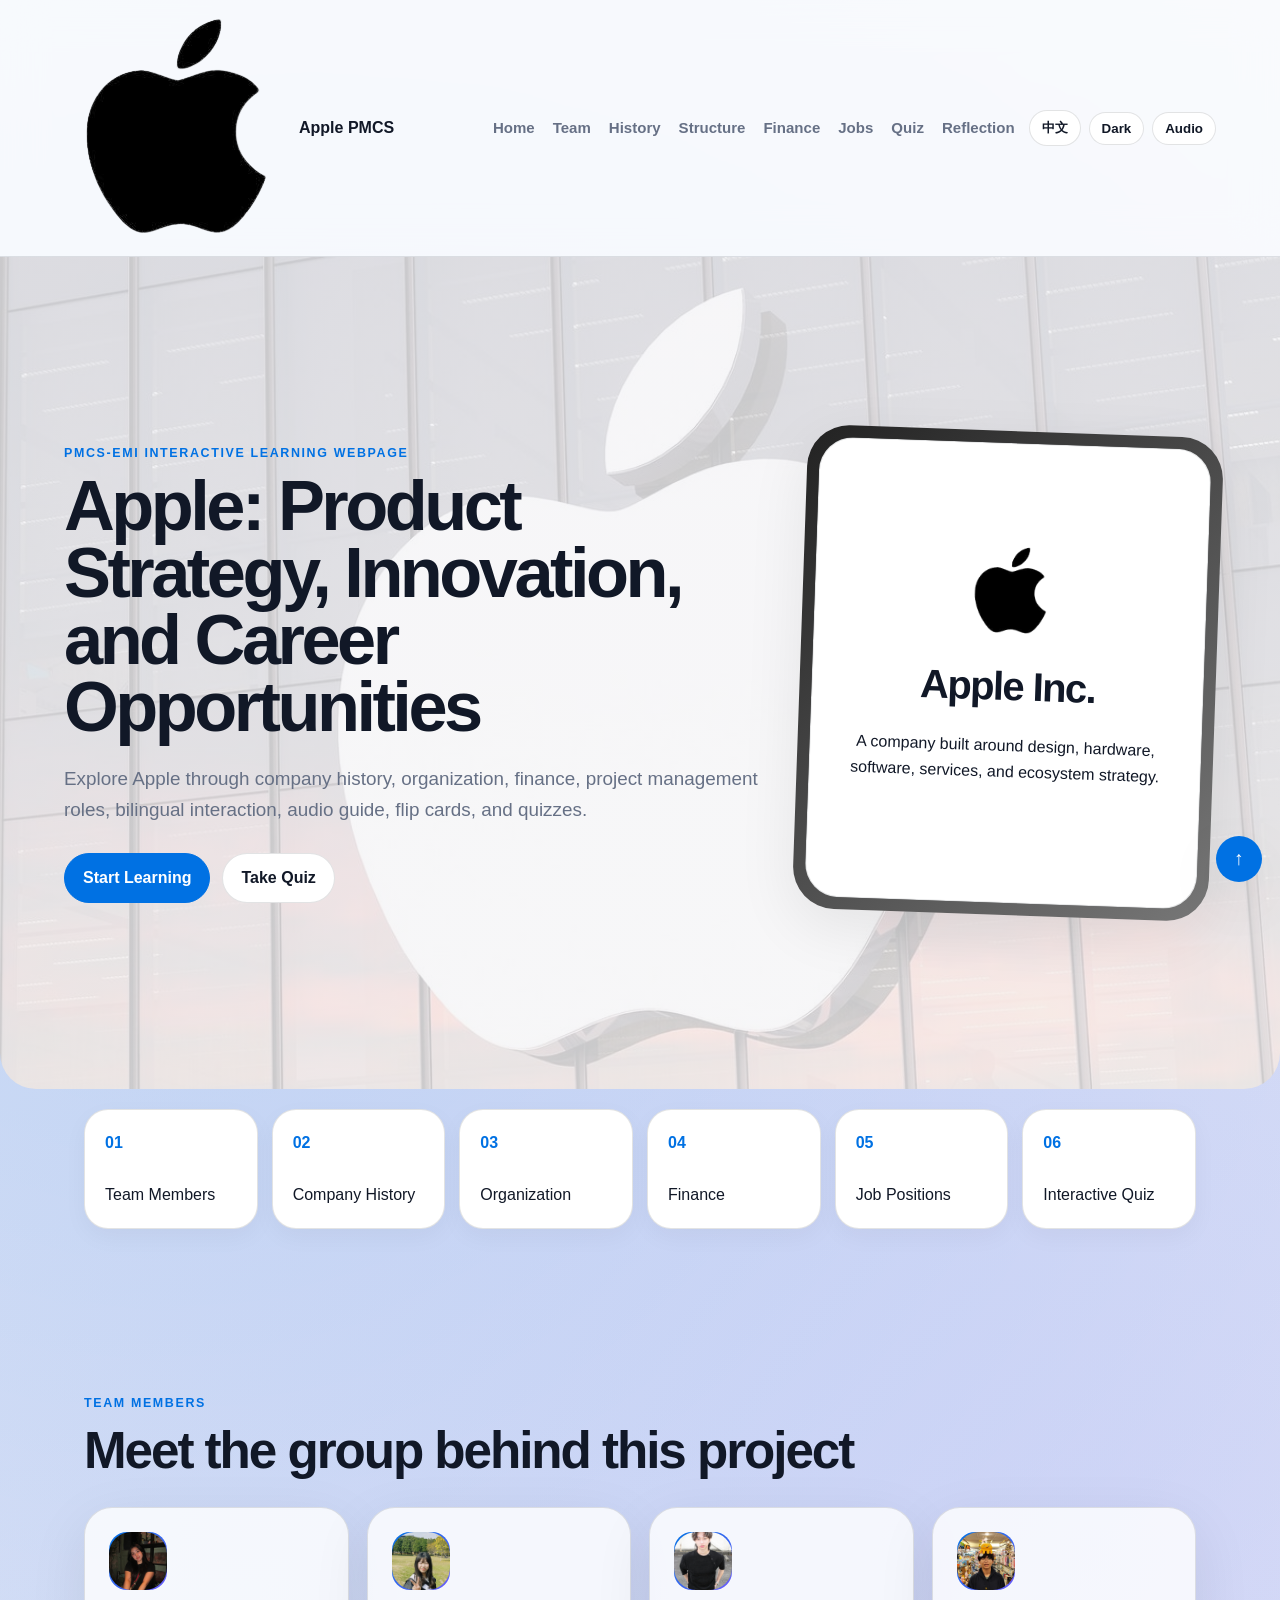
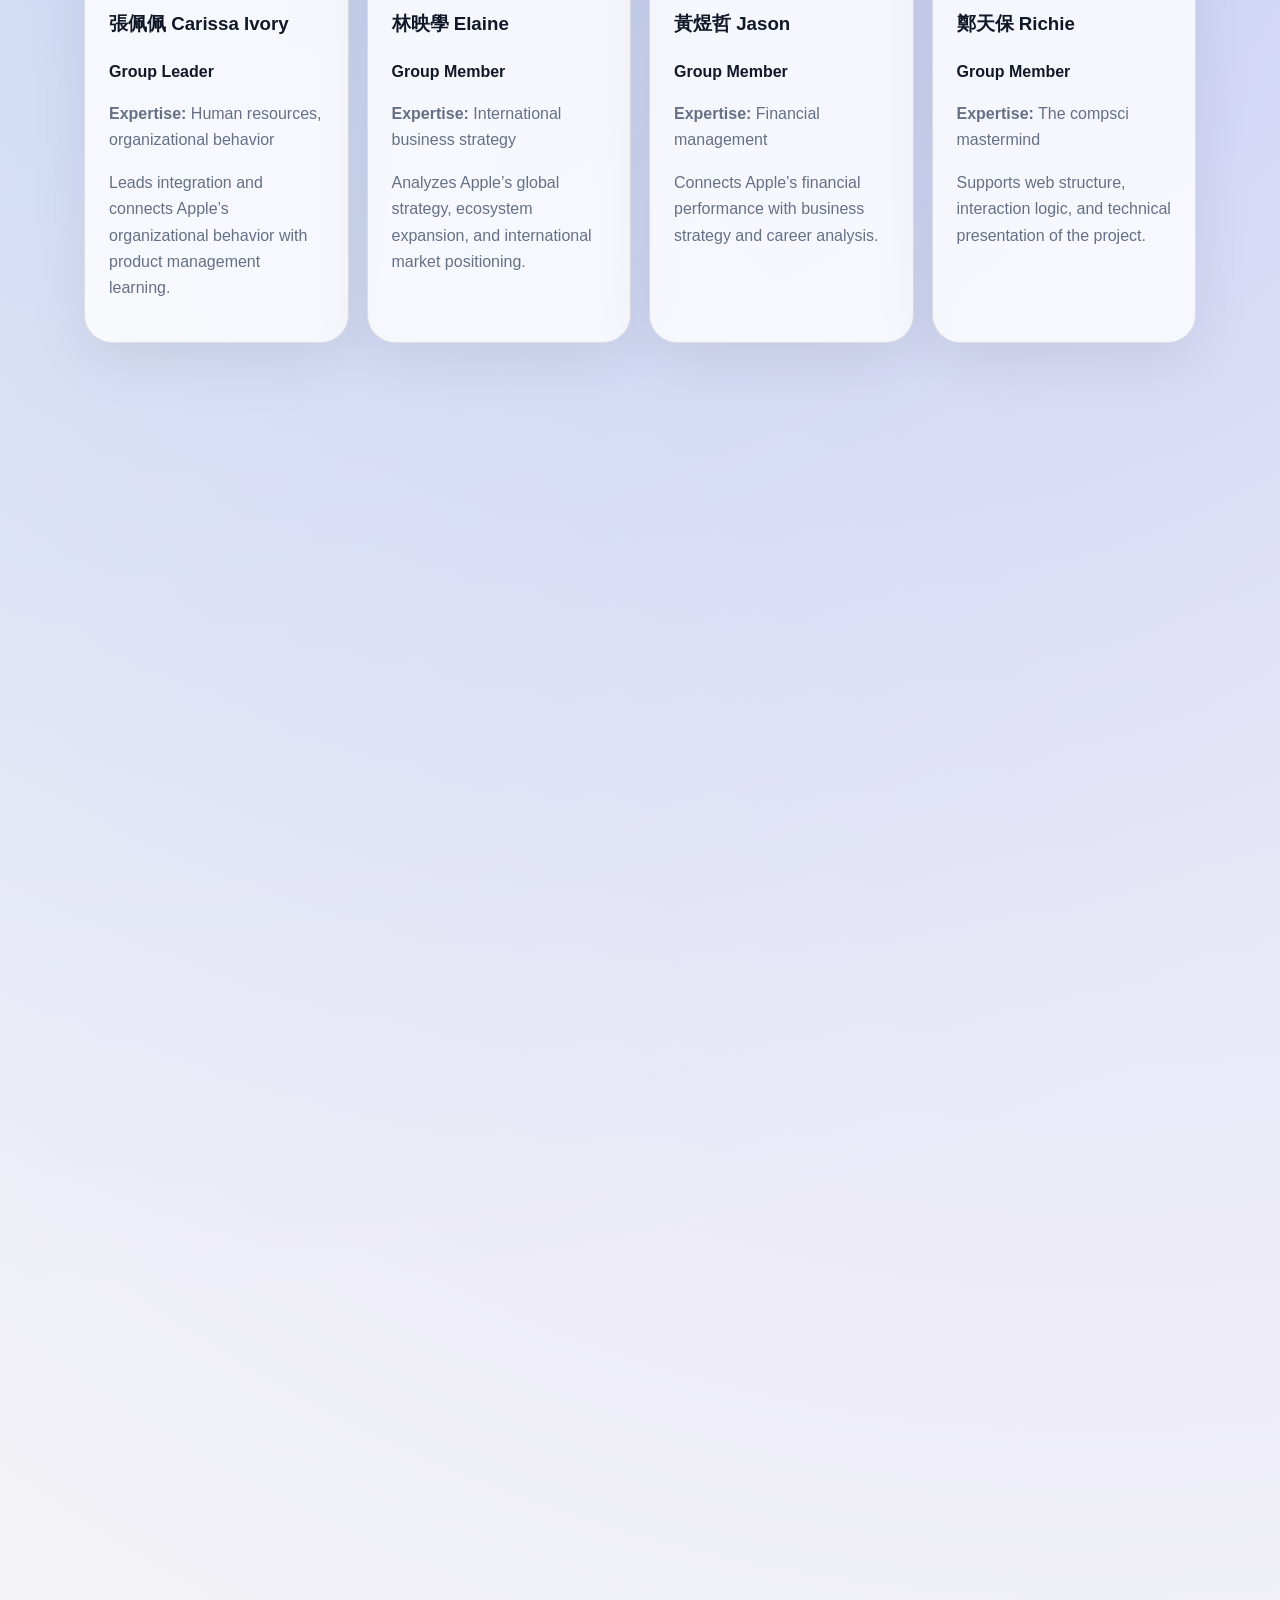
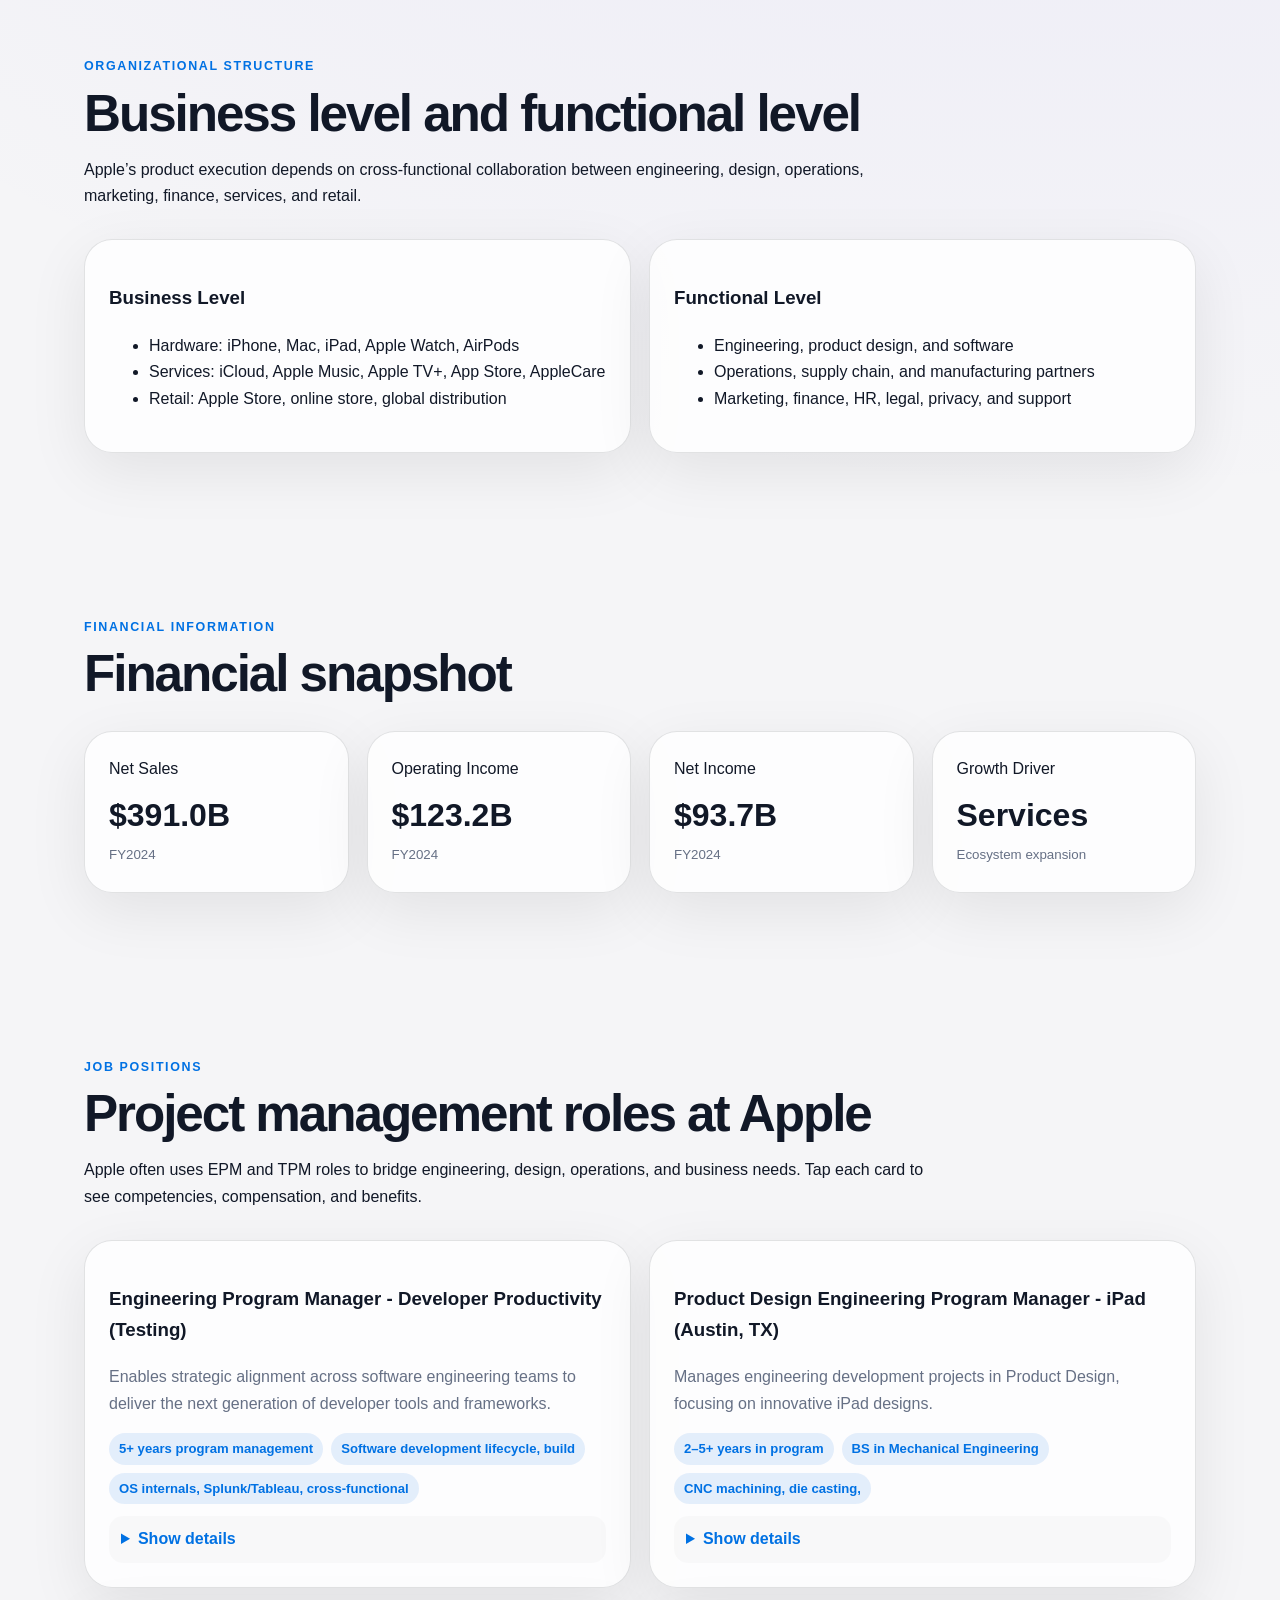
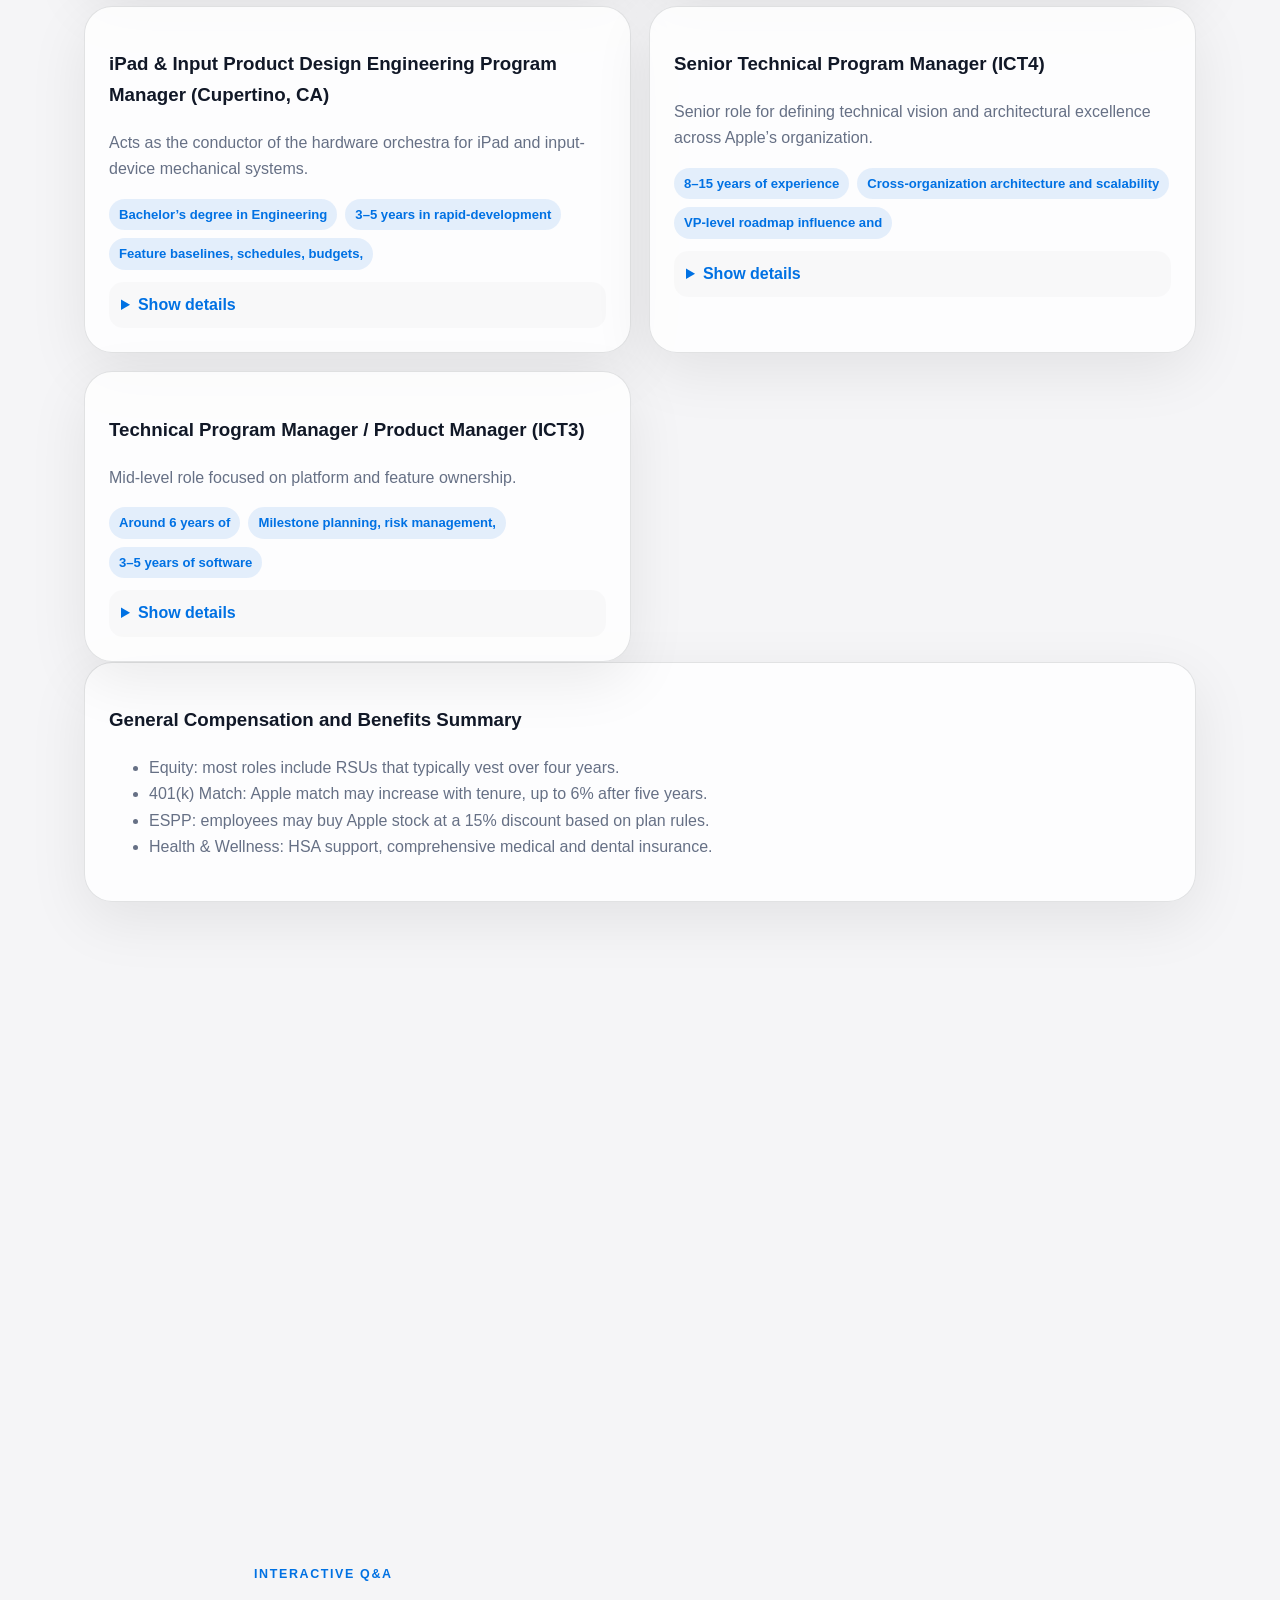
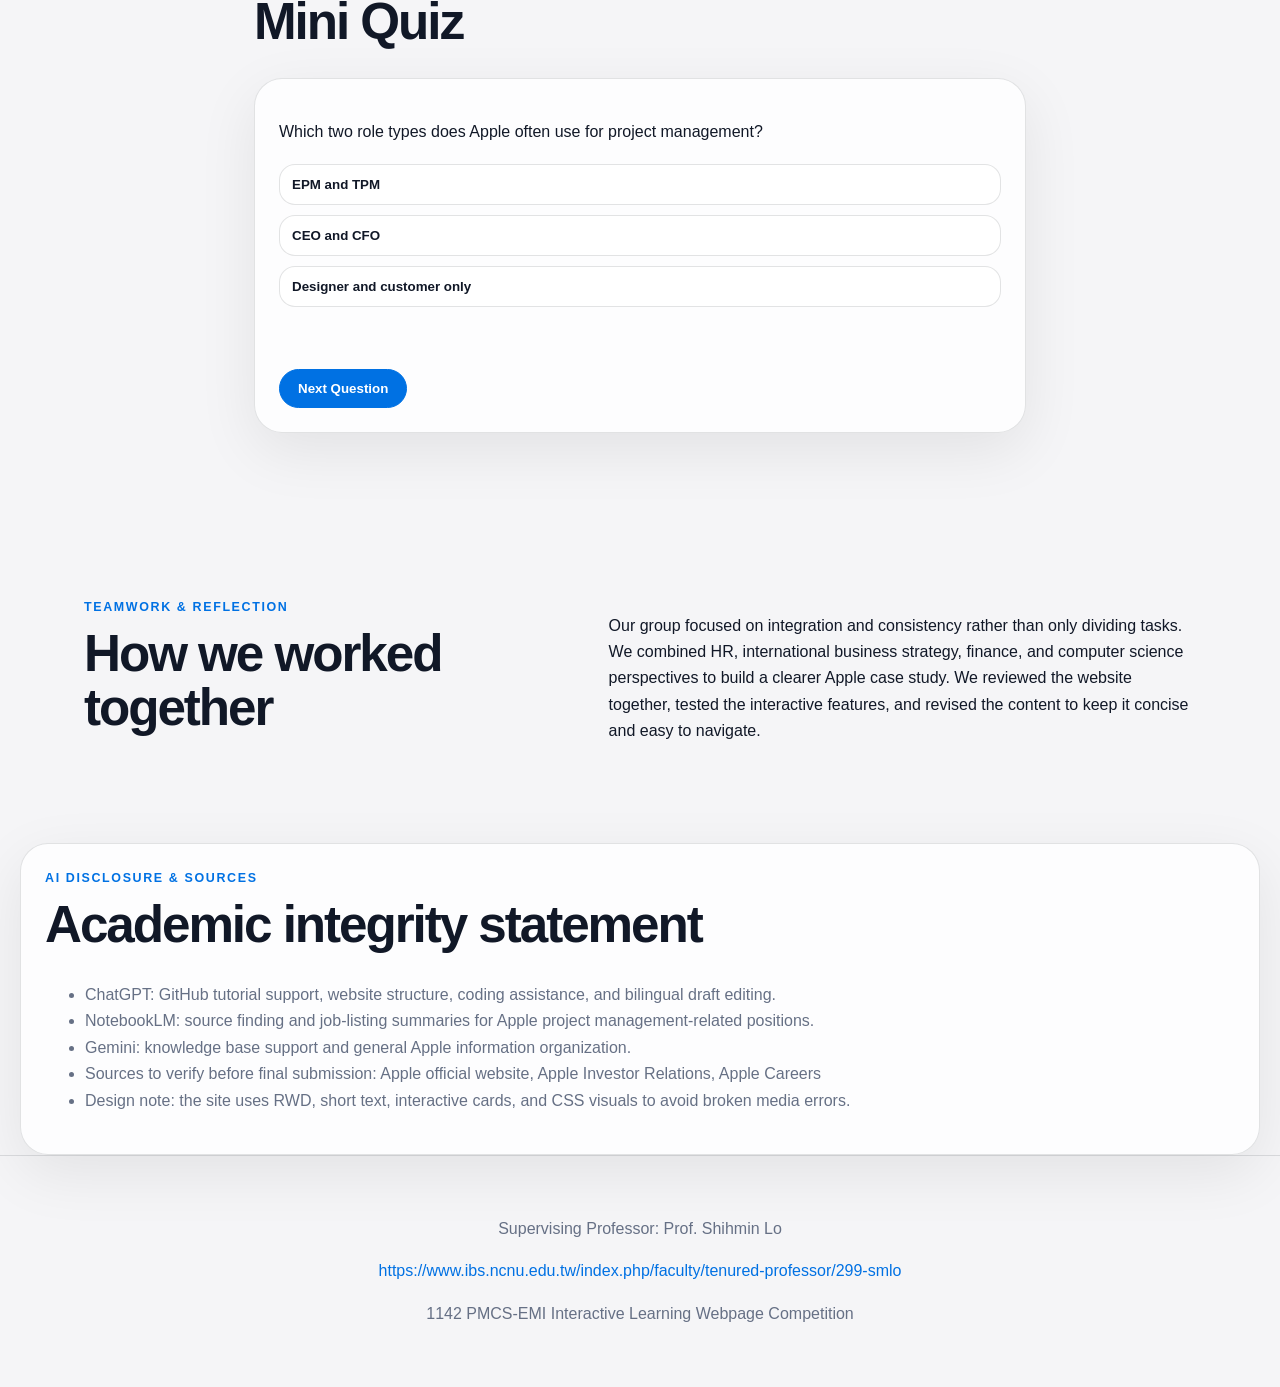
==== commit 9a1ad49b: "final 2" ====
--- a/index.html
+++ b/index.html
@@ -4,13 +4,13 @@
   <meta charset="UTF-8" />
   <meta name="viewport" content="width=device-width, initial-scale=1.0" />
   <title> Apple PMCS Interactive Learning Webpage</title>
-  <link rel="icon" src="apple.jpg" alt="Apple Logo" class="apple-logo-img" />
+  <link rel="icon" src="apple.png" alt="Apple Logo" class="apple-logo-img" />
   <link rel="stylesheet" href="style.css" />
 </head>
 <body>
   <header class="topbar">
     <a href="#home" class="brand">
-      <span class="logo"><img src="apple.jpg" alt="Apple Logo" class="apple-logo-img" /></span>
+      <span class="logo"><img src="apple.png" alt="Apple Logo" class="apple-logo-img" /></span>
       <span data-i18n="brand">Apple PMCS</span>
     </a>
 
@@ -52,7 +52,7 @@
       <div class="iphone-card">
         <div class="screen">
           <div class="apple-logo-container">
-            <img src="apple.jpg" alt="Apple Logo" class="apple-logo-img" />
+            <img src="apple.png" alt="Apple Logo" class="apple-logo-img" />
           </div>
           <h2>Apple Inc.</h2>
           <p data-i18n="caseText">A company built around design, hardware, software, services, and ecosystem strategy.</p>
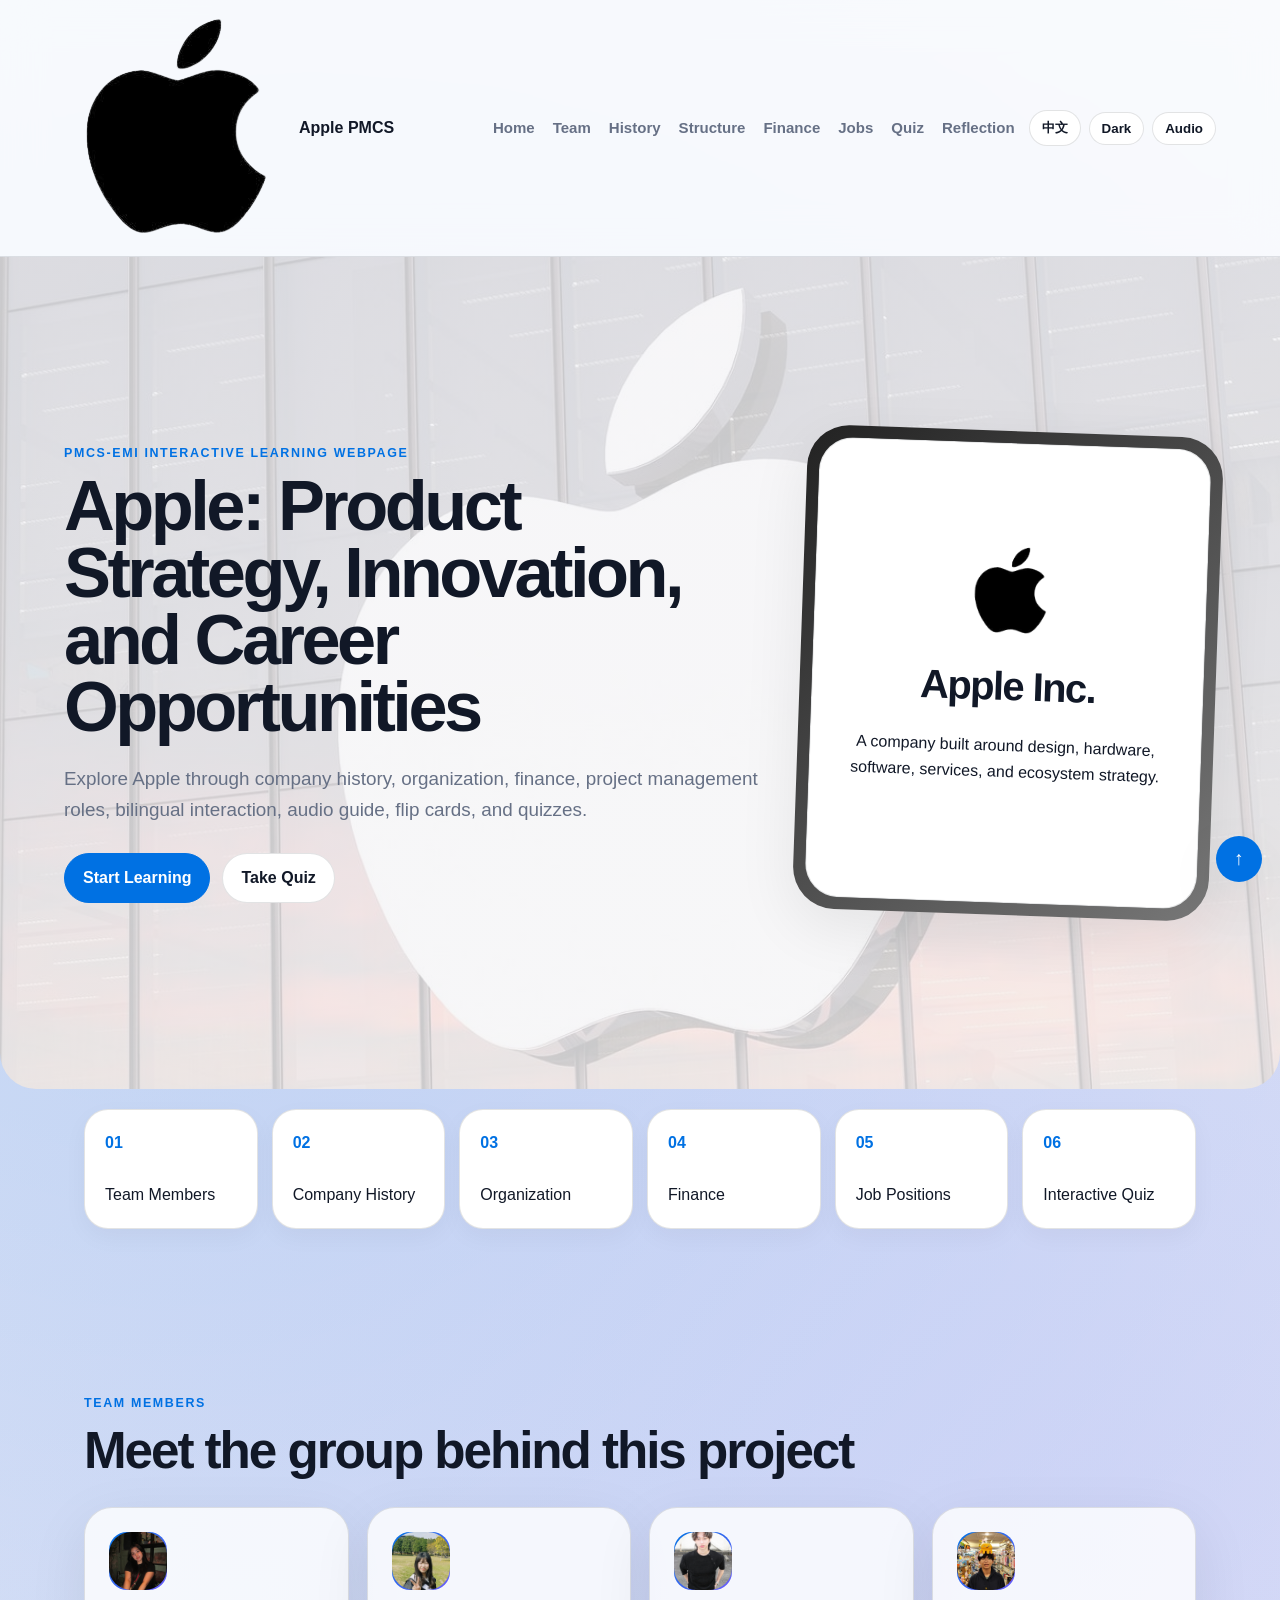
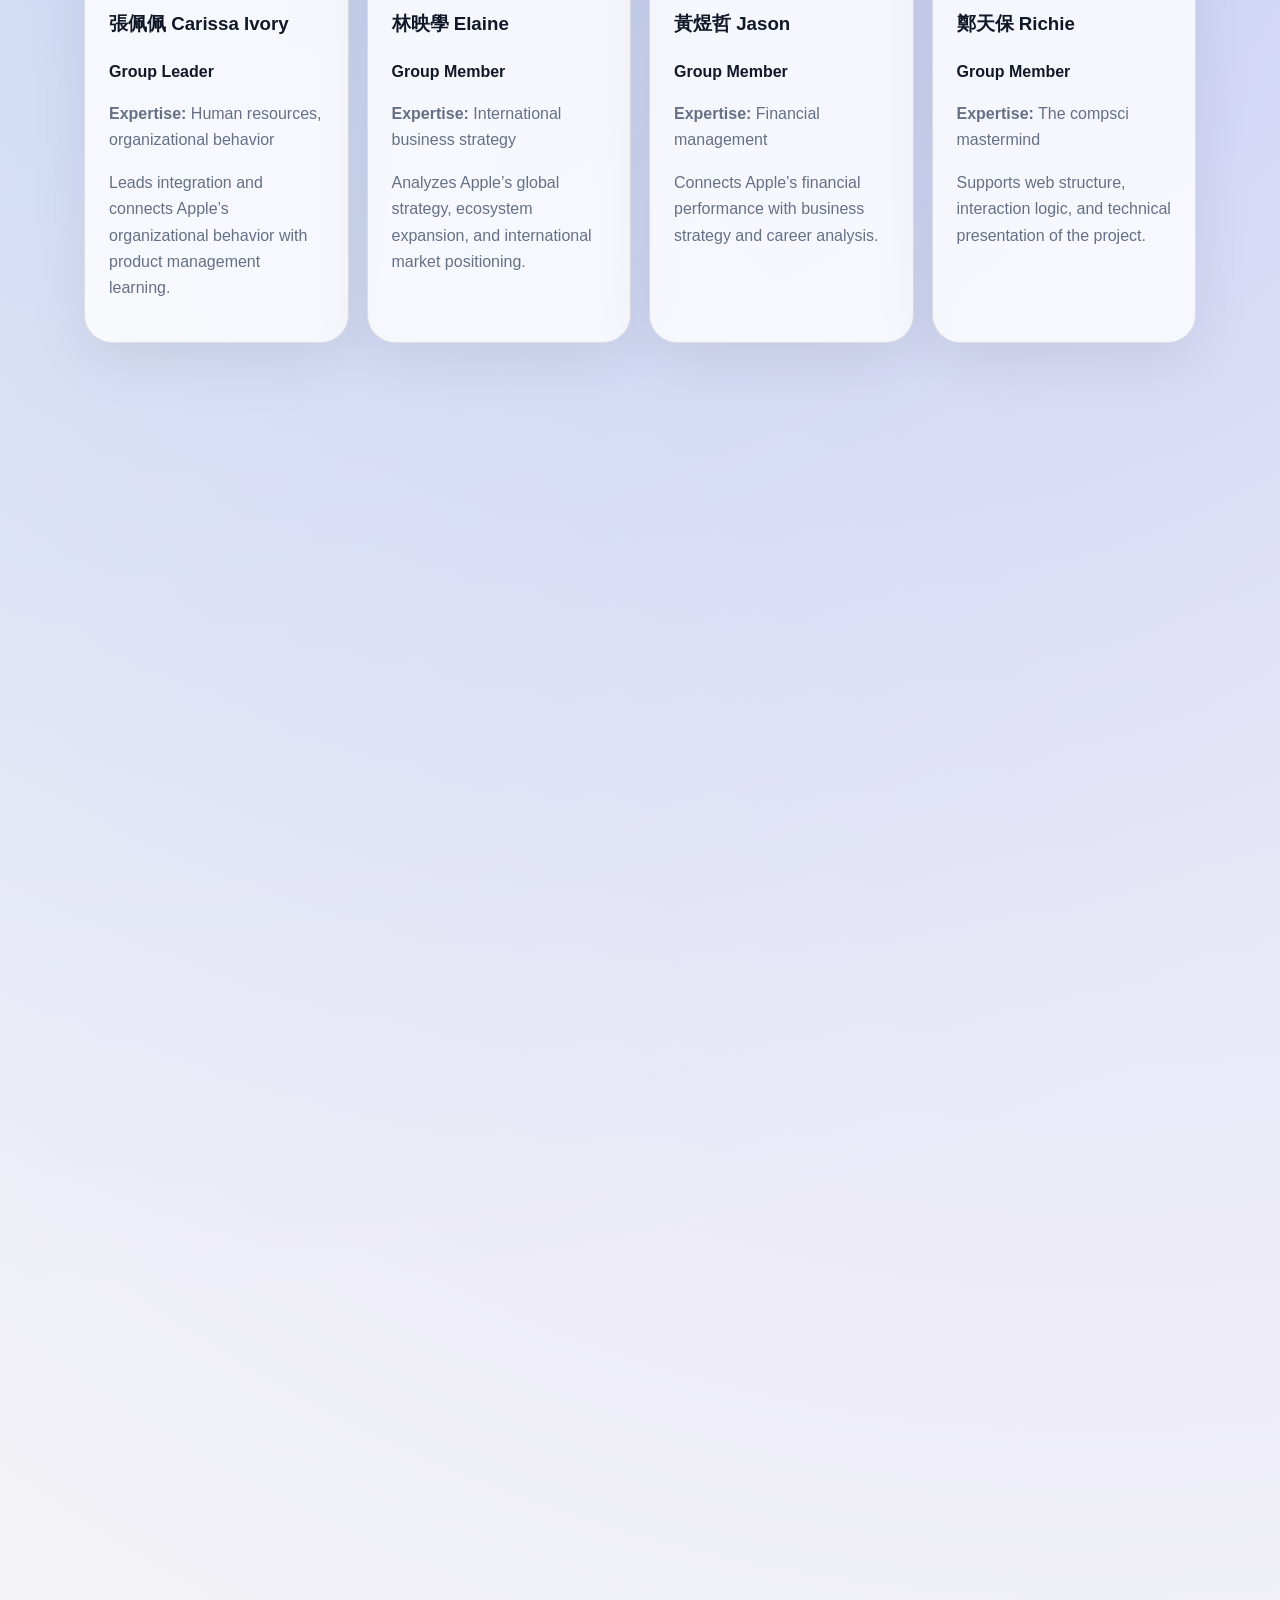
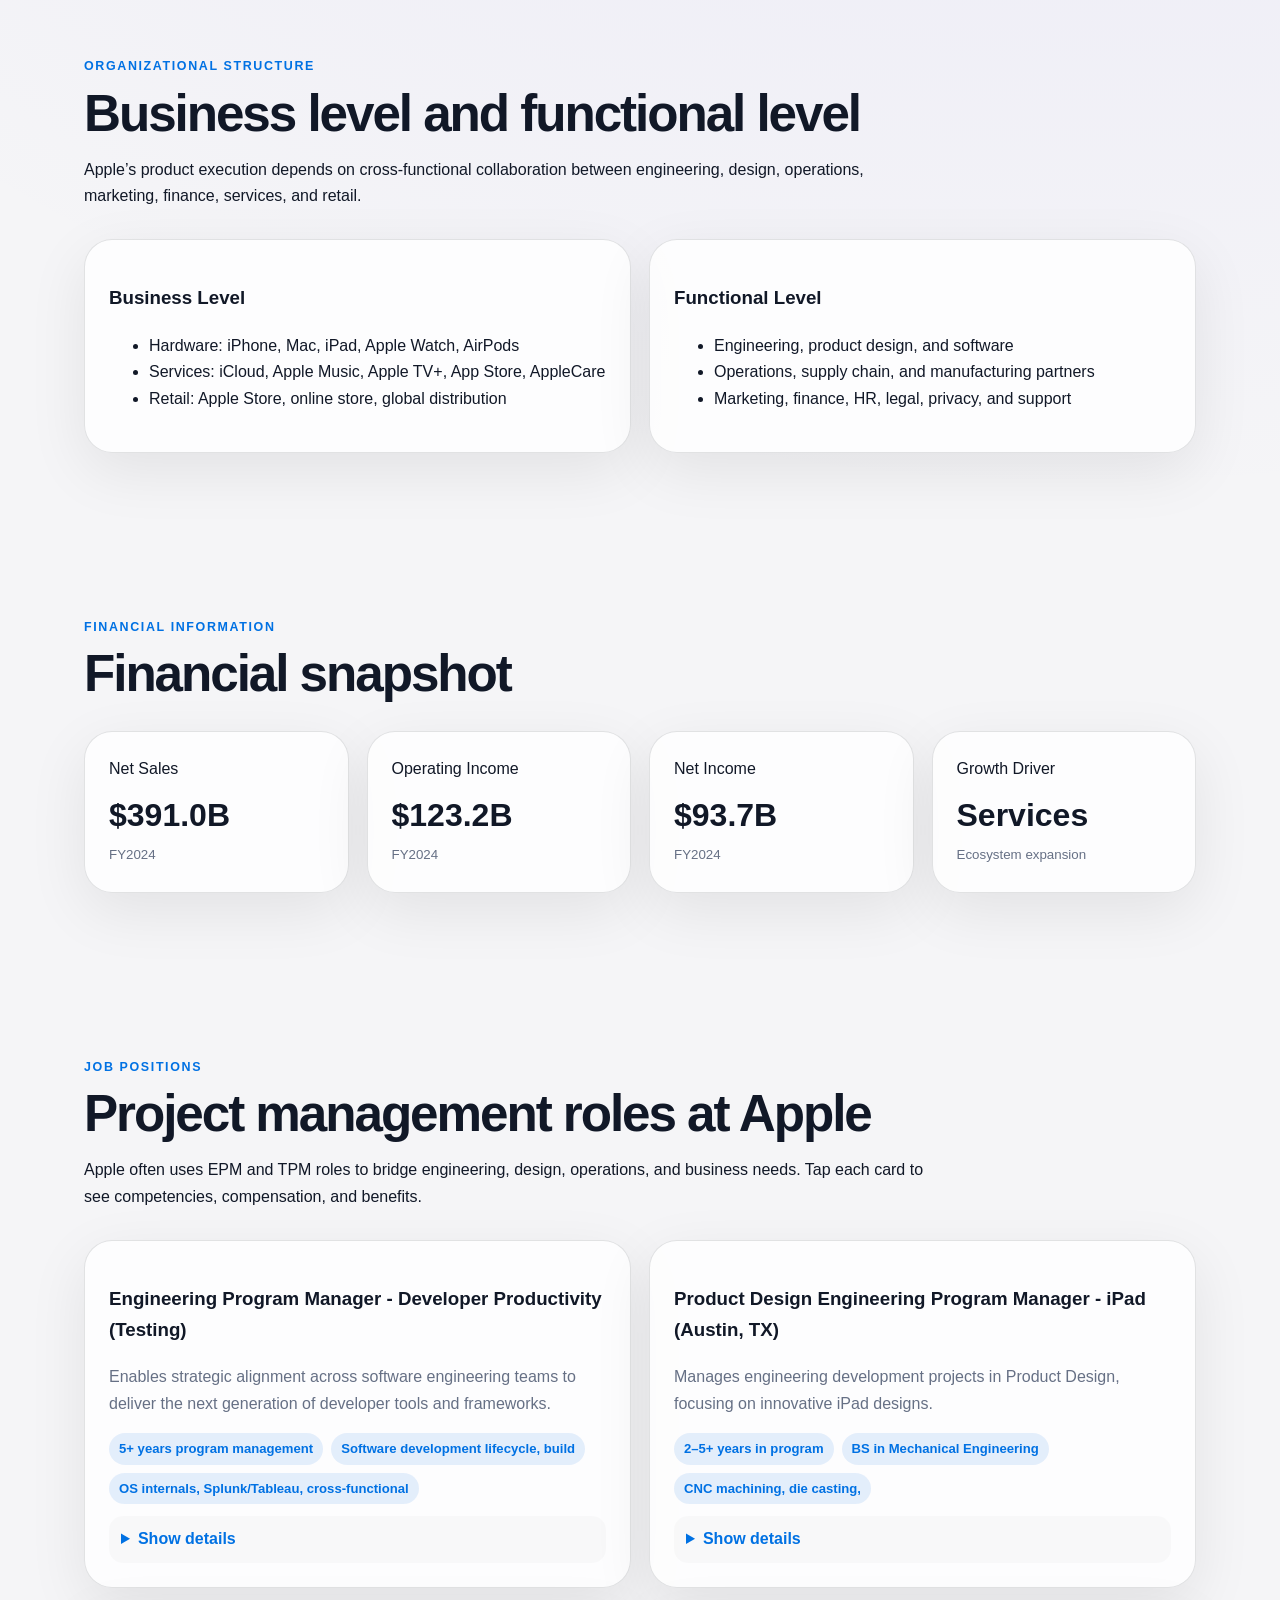
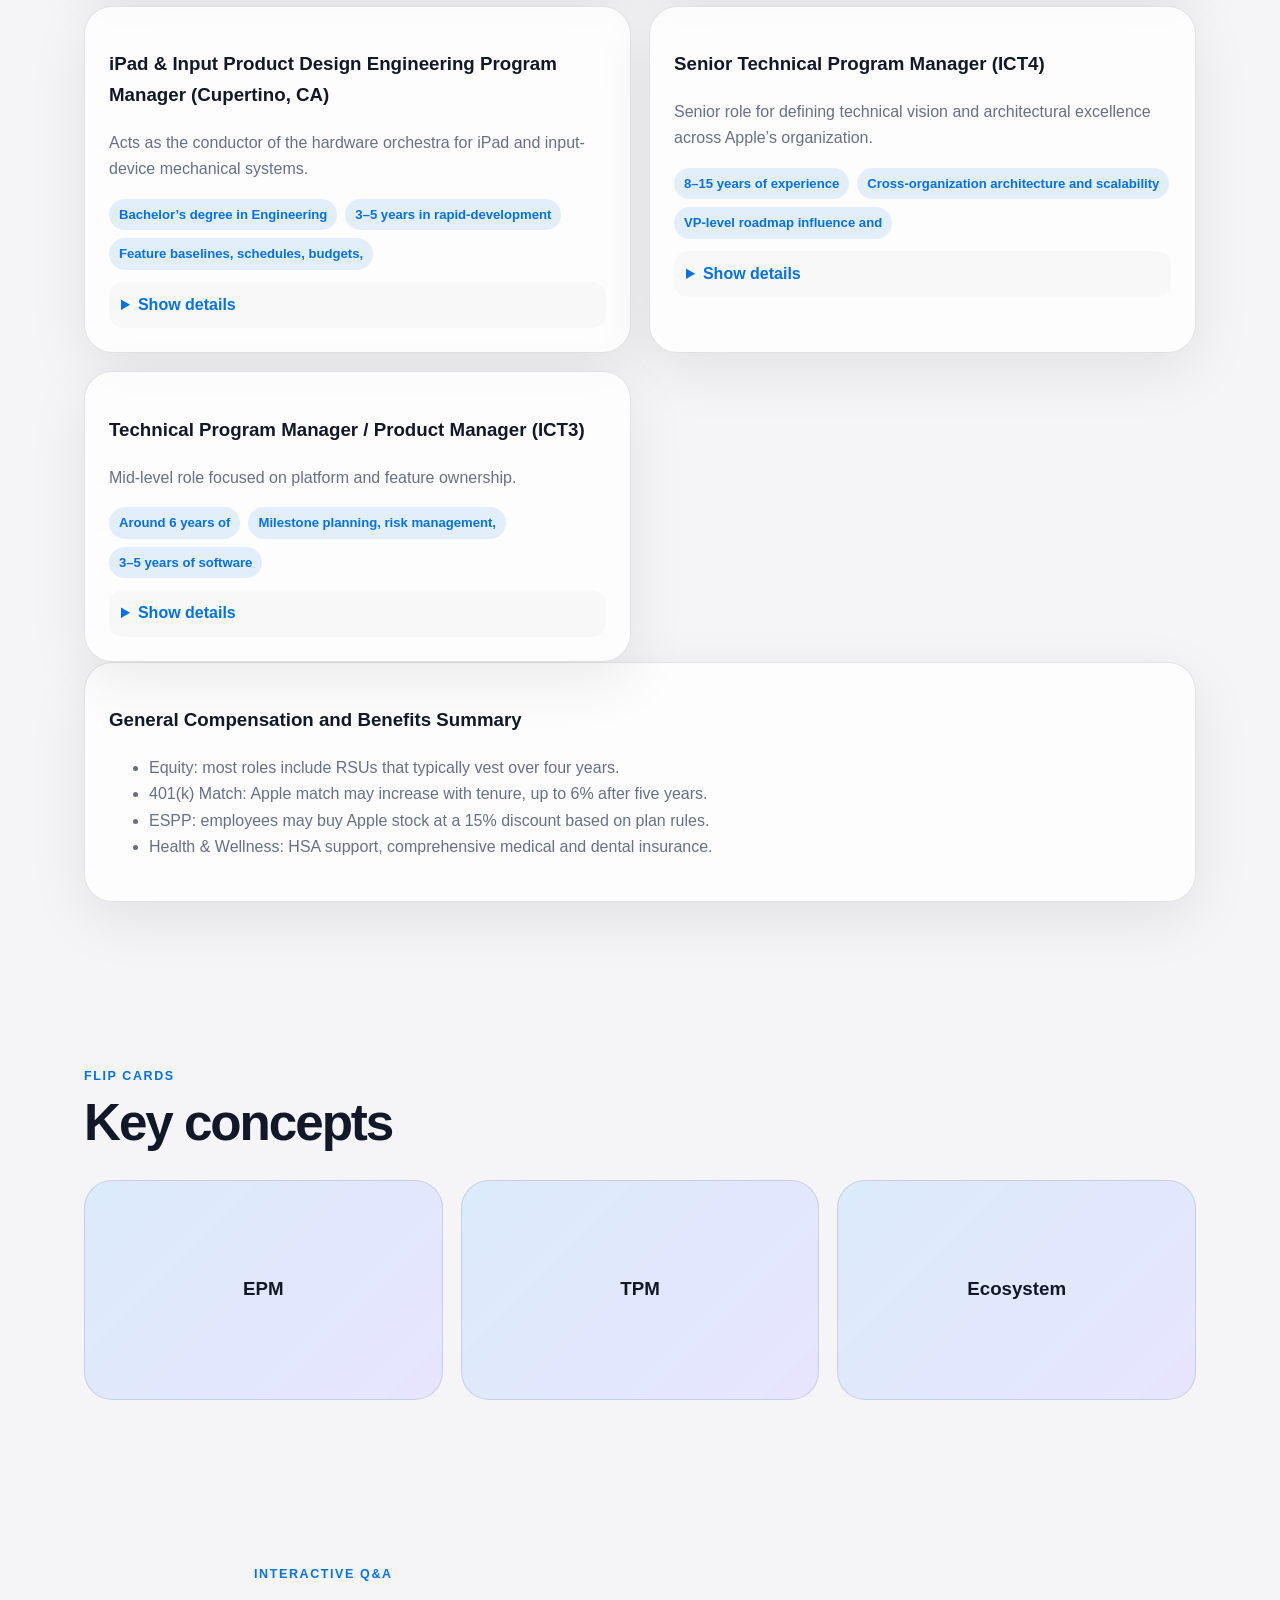
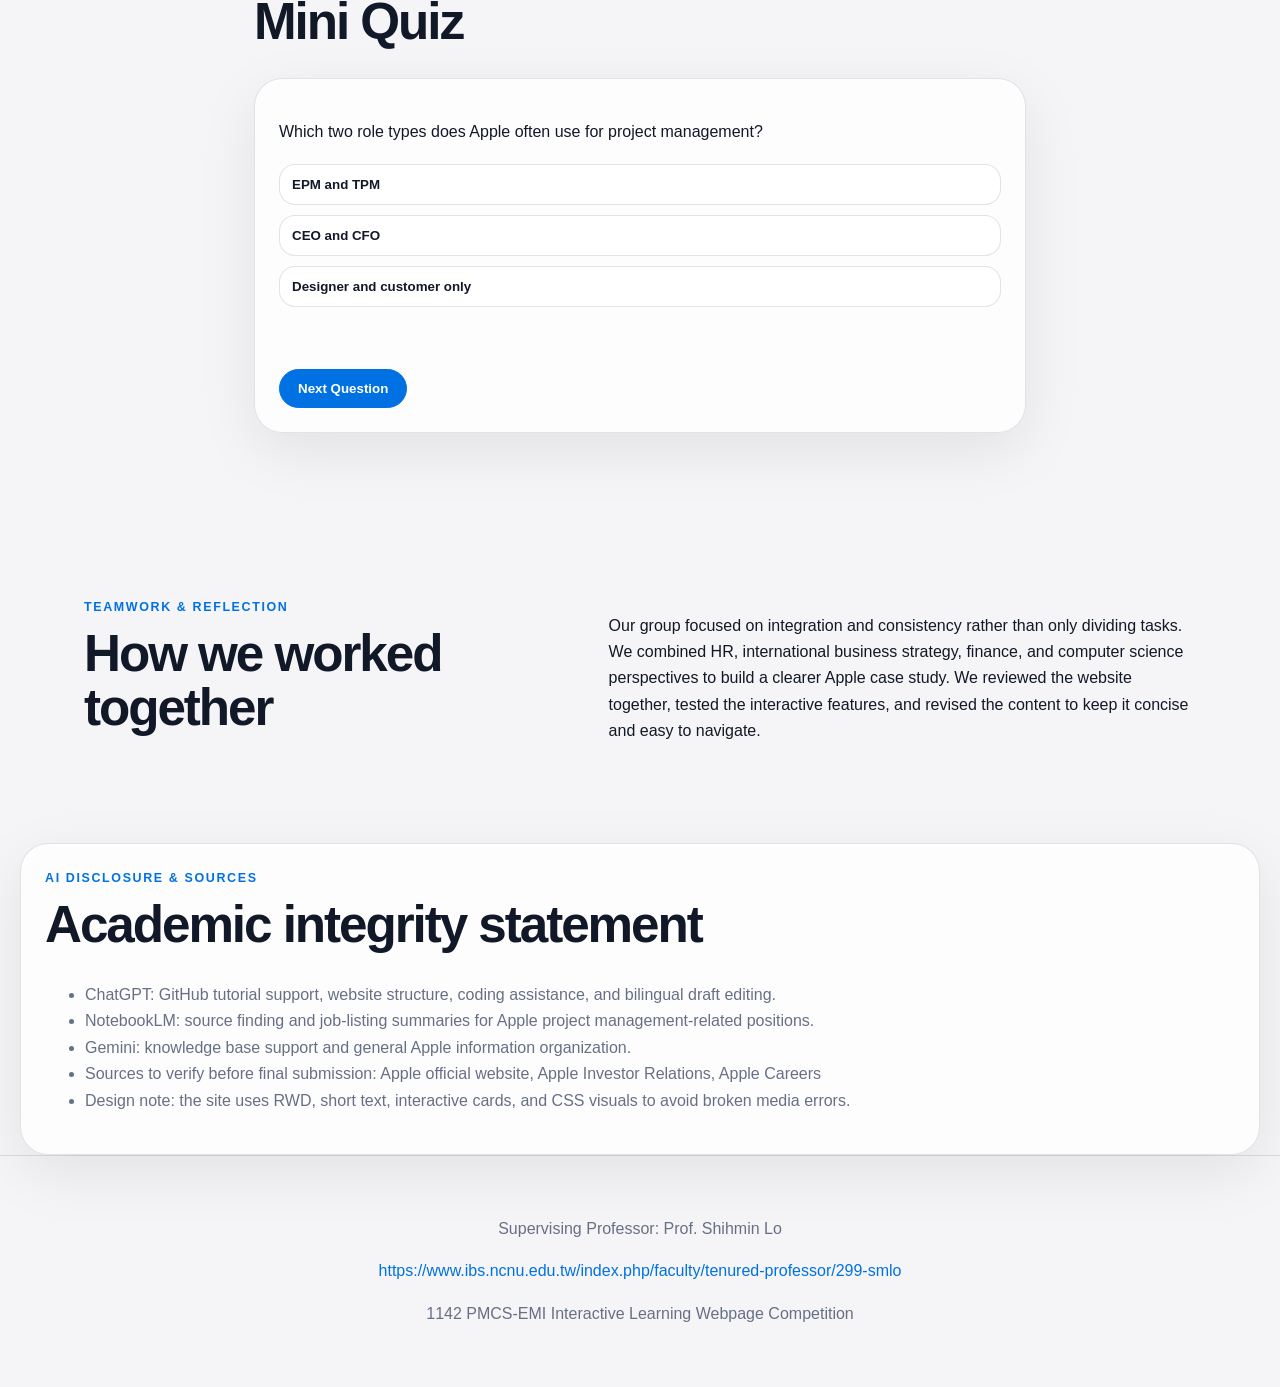
==== commit e3e8bed4: "final 3" ====
--- a/index.html
+++ b/index.html
@@ -3,8 +3,8 @@
 <head>
   <meta charset="UTF-8" />
   <meta name="viewport" content="width=device-width, initial-scale=1.0" />
-  <title> Apple PMCS Interactive Learning Webpage</title>
-  <link rel="icon" src="apple.png" alt="Apple Logo" class="apple-logo-img" />
+  <title>Apple PMCS Interactive Learning Webpage</title>
+  <link rel="icon" type="image/png" href="apple.png" />
   <link rel="stylesheet" href="style.css" />
 </head>
 <body>
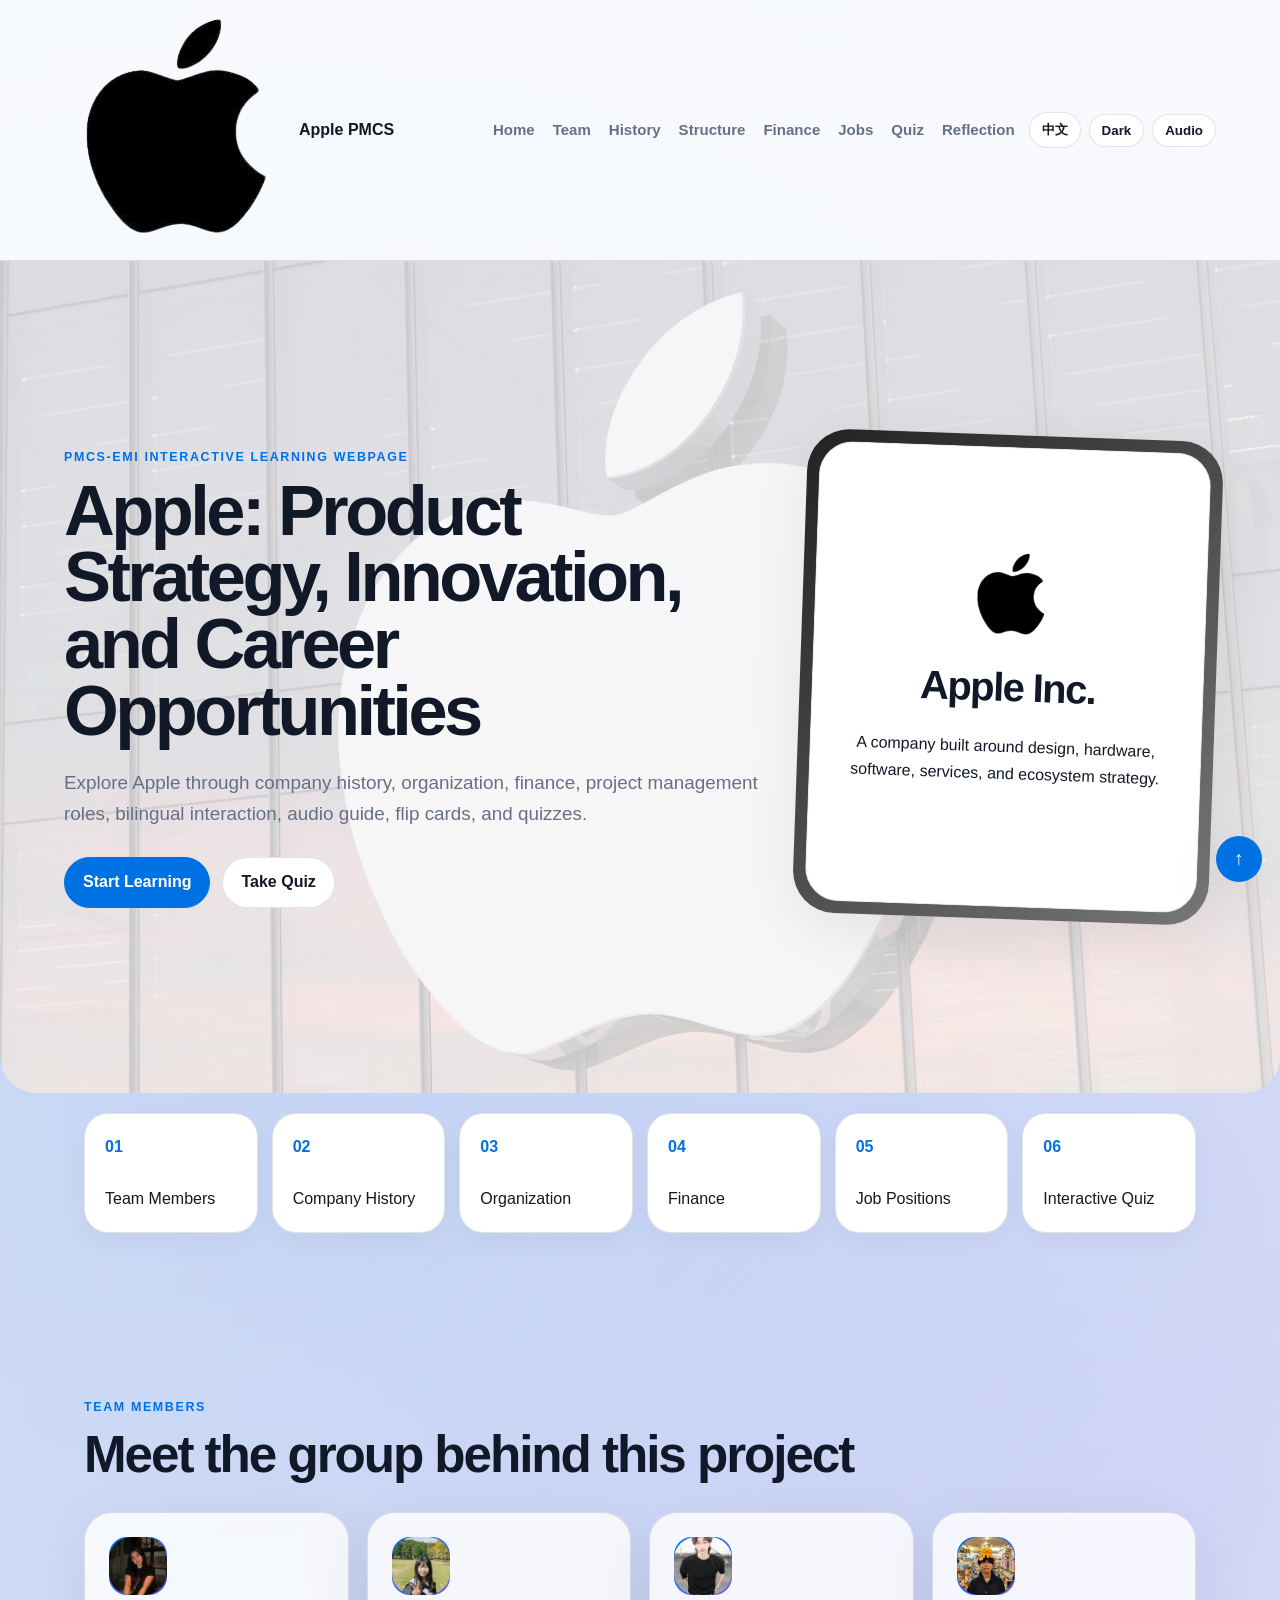
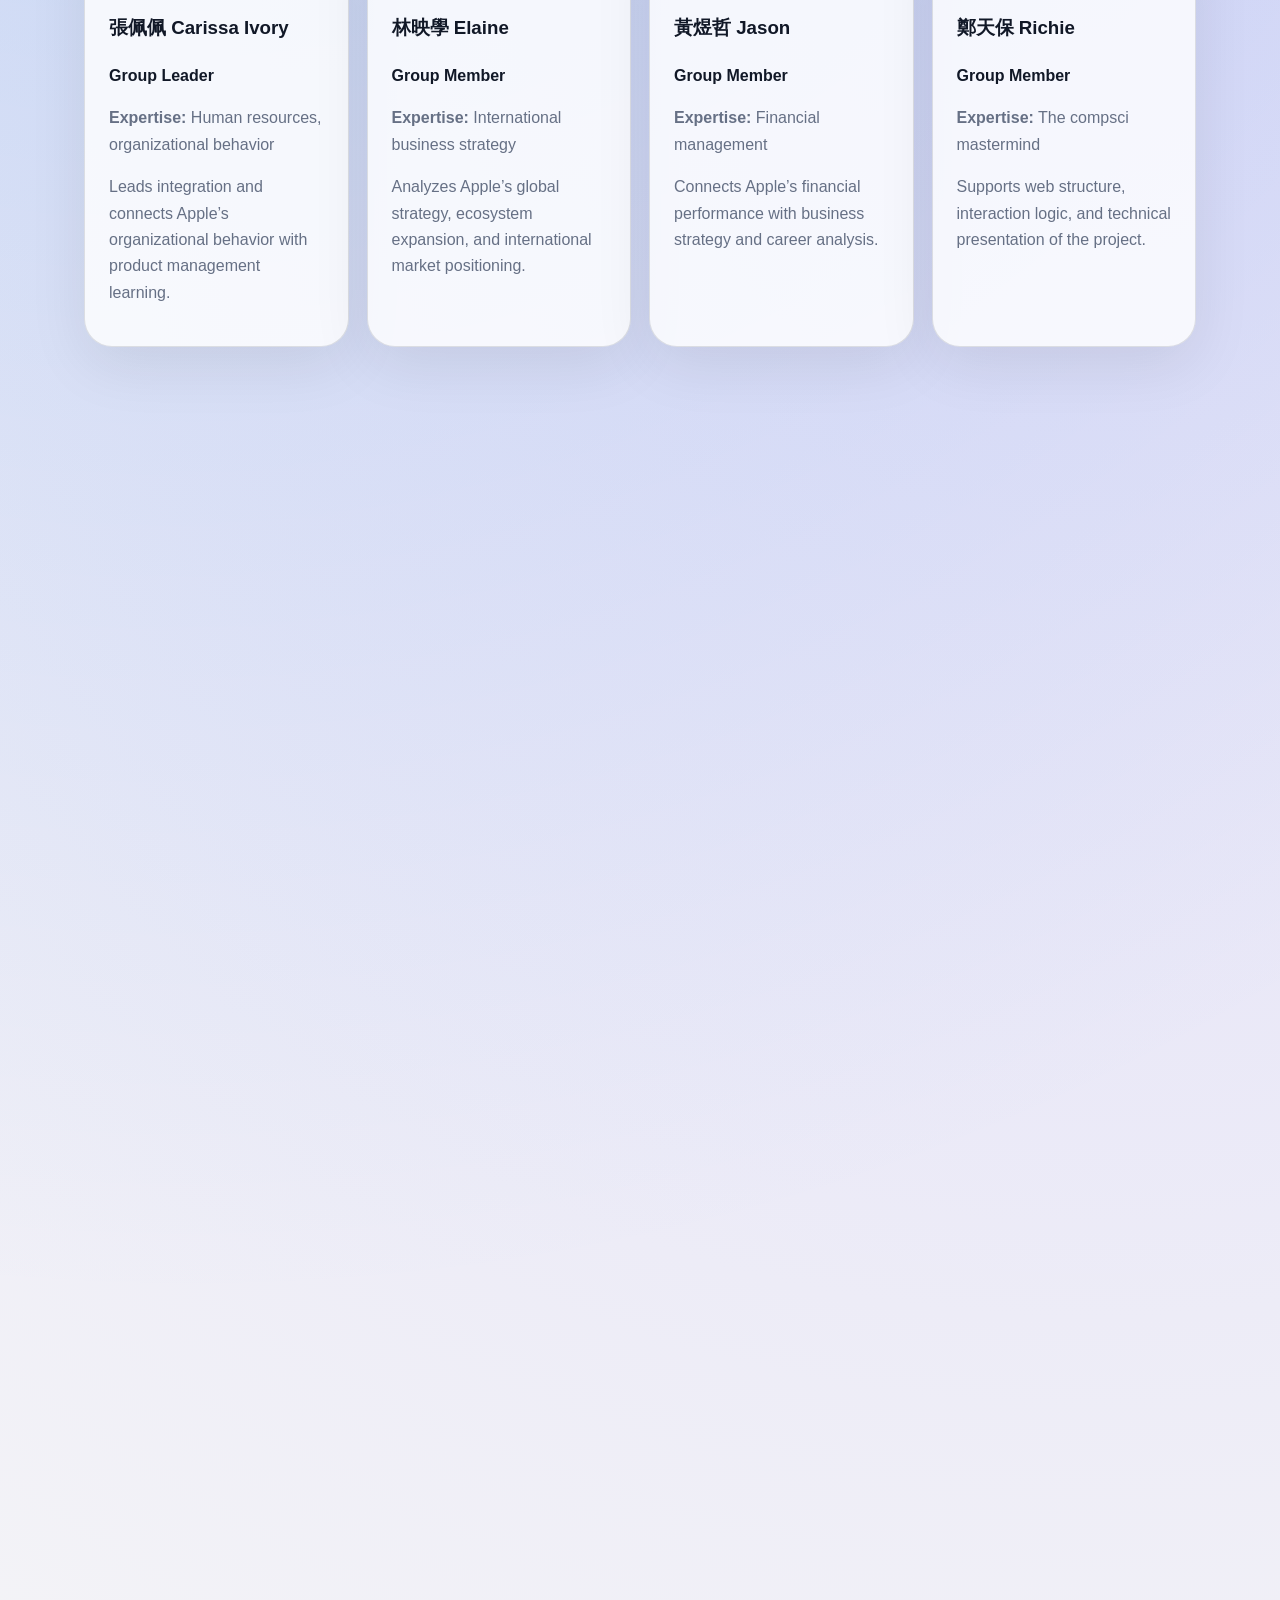
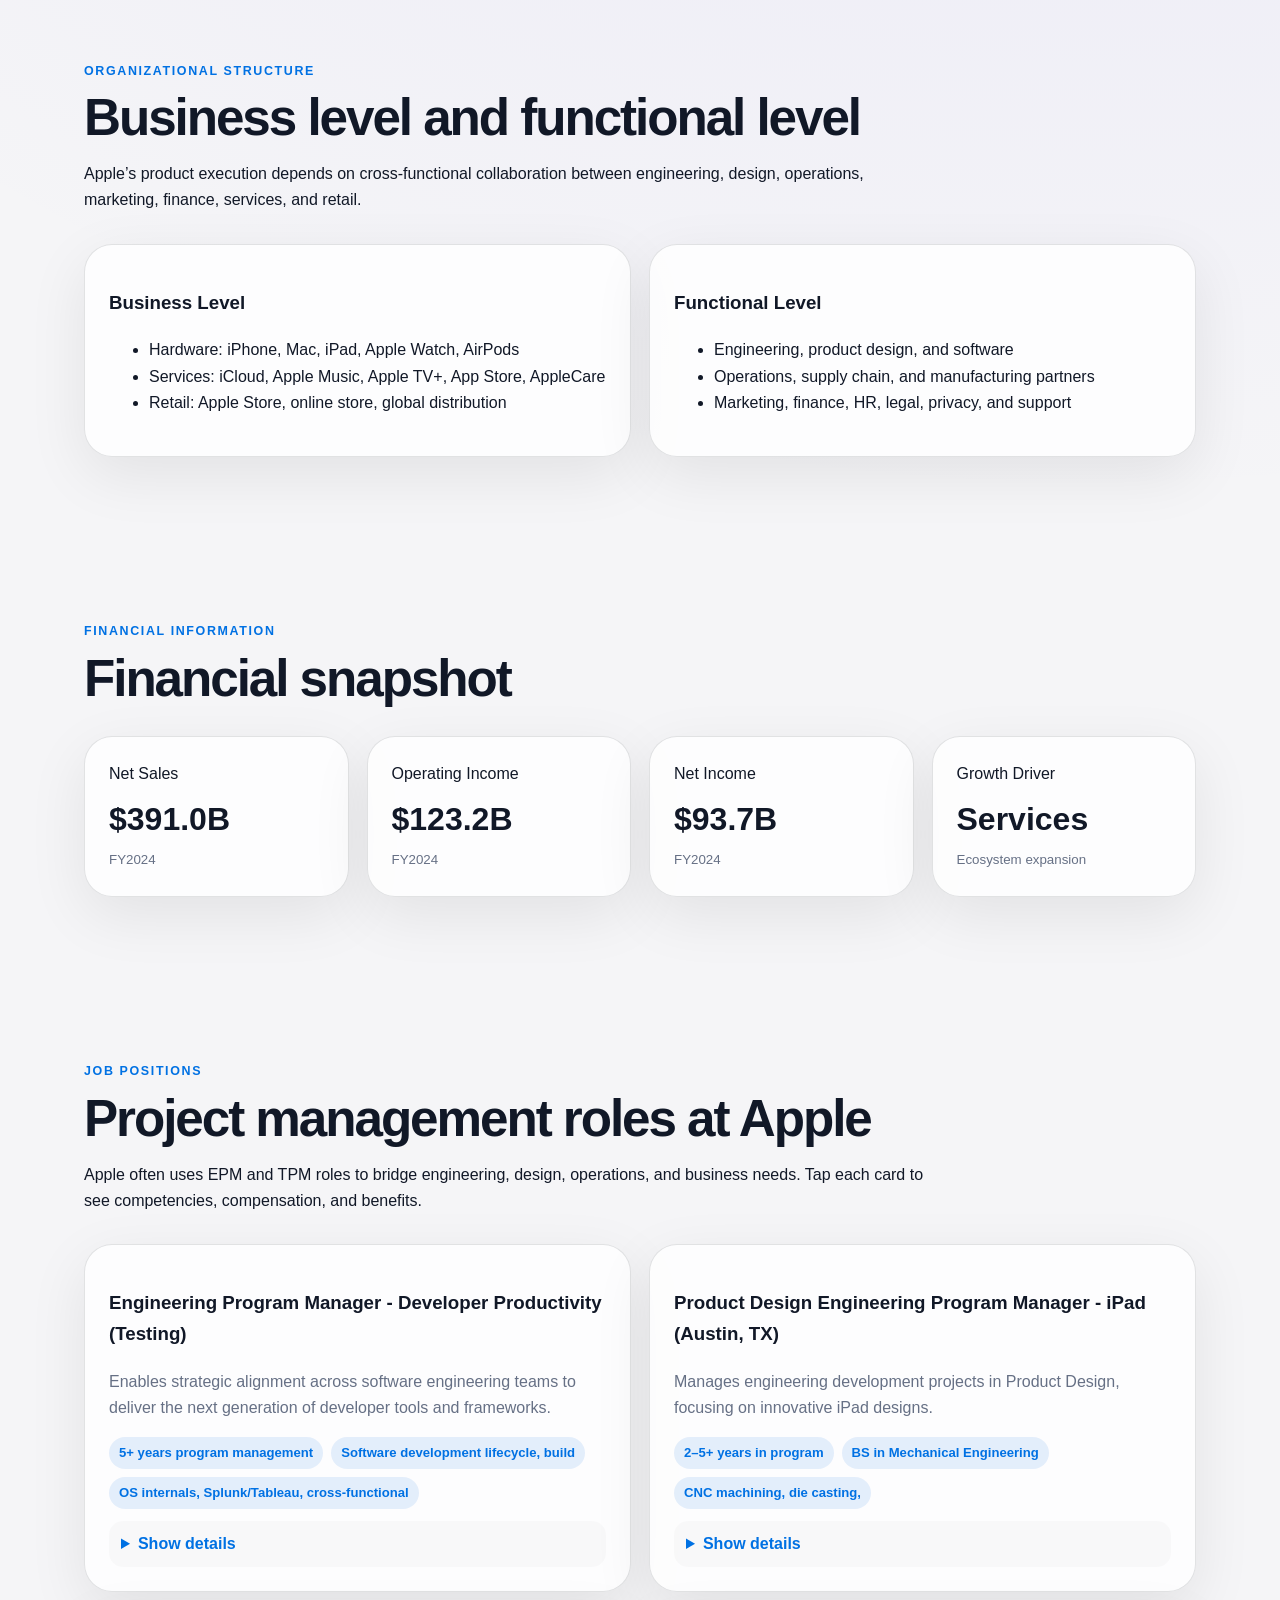
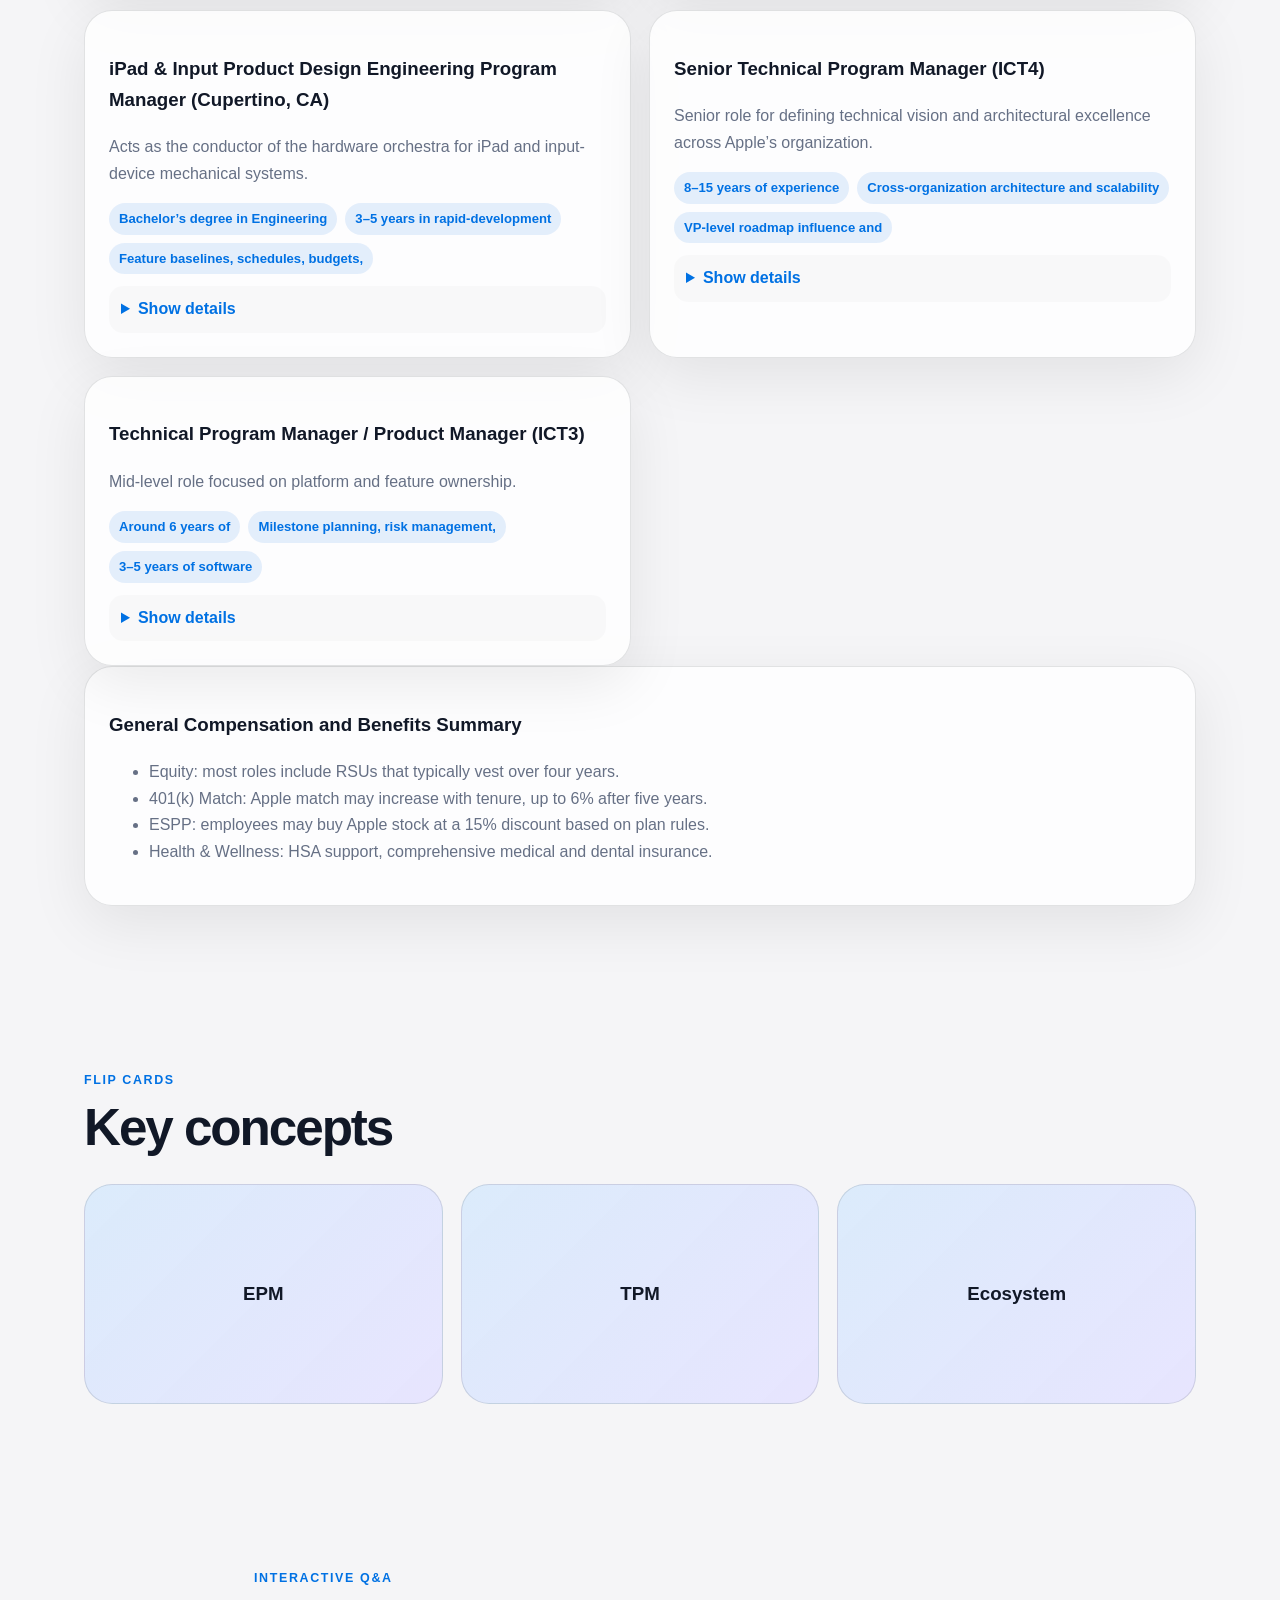
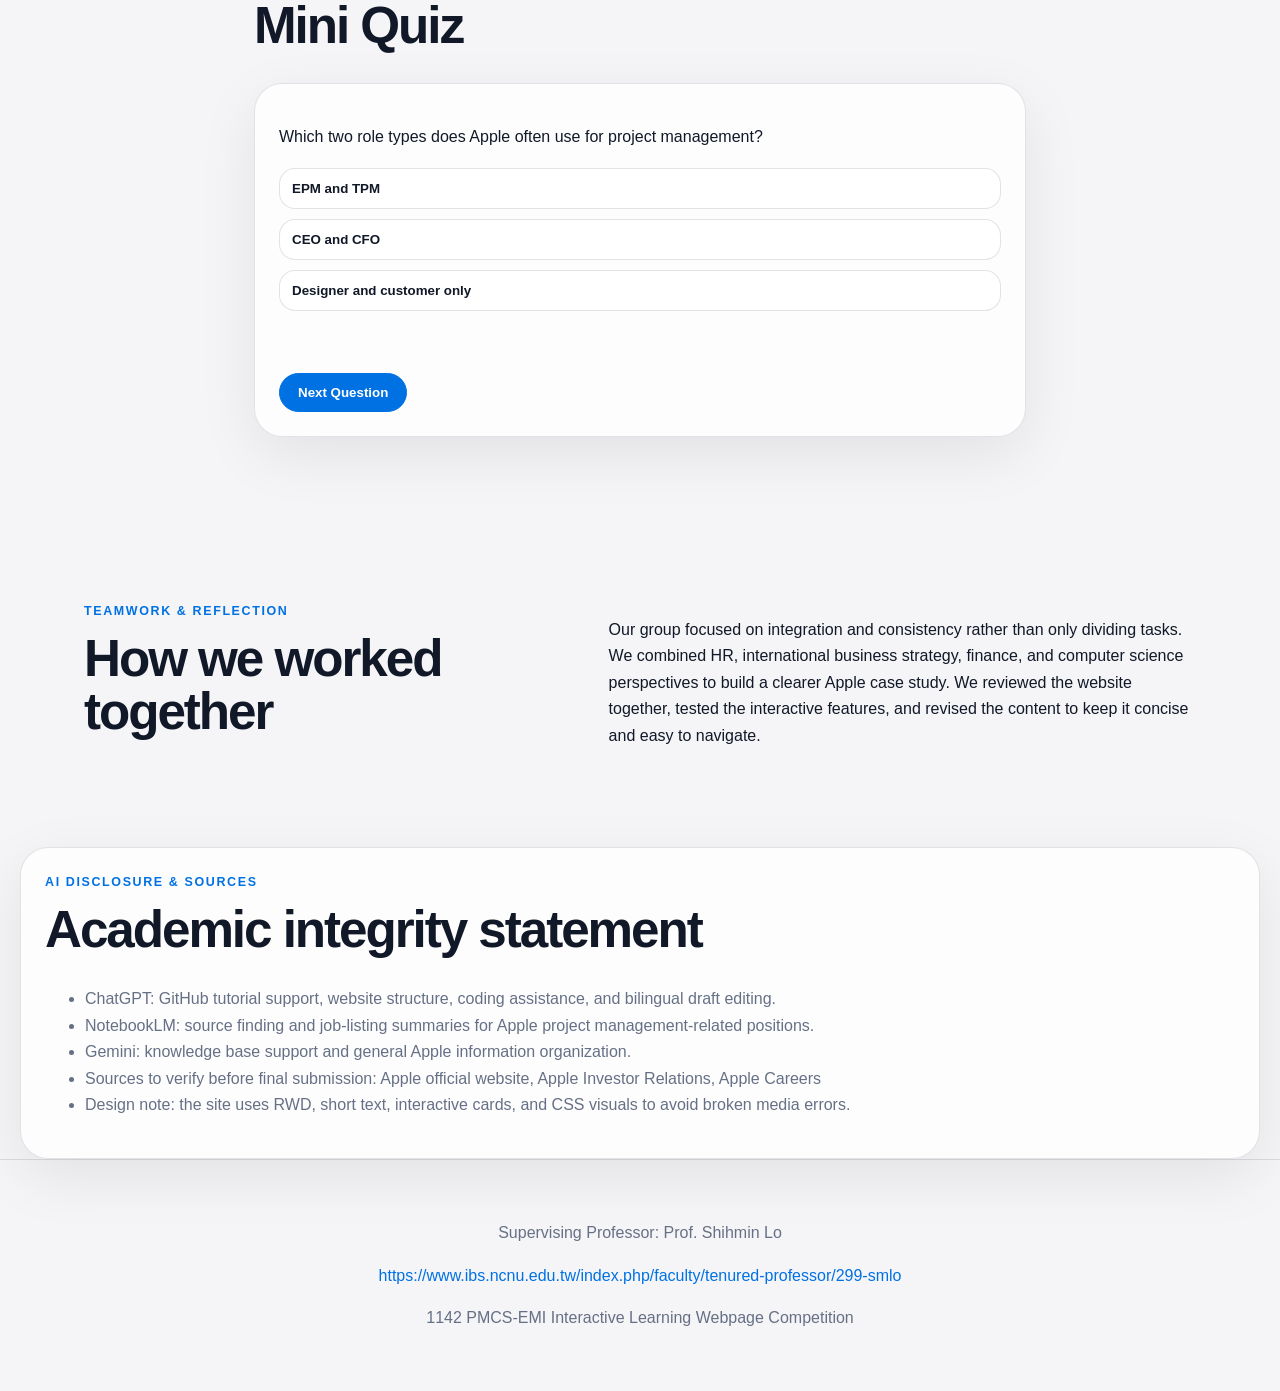
==== commit 7800369b: "final test 4.1" ====
--- a/index.html
+++ b/index.html
@@ -10,7 +10,7 @@
 <body>
   <header class="topbar">
     <a href="#home" class="brand">
-      <span class="logo"><img src="apple.png" alt="Apple Logo" class="apple-logo-img" /></span>
+      <span ><img src="apple.png" alt="Apple Logo" class="apple-logo-img" /></span>
       <span data-i18n="brand">Apple PMCS</span>
     </a>
 
--- a/style.css
+++ b/style.css
@@ -50,7 +50,15 @@
 }
 
 .brand { display:flex; align-items:center; gap:10px; text-decoration:none; color:var(--text); font-weight:800; }
-.logo { font-size: 1.5rem; line-height: 1; display: inline-block; vertical-align: middle; }
+
+.logo-container {
+  width: 22px;
+  height: 22px;
+  display: flex;
+  align-items: center;
+  justify-content: center;
+}
+
 .nav { margin-left:auto; display:flex; gap:18px; align-items:center; }
 .nav a { text-decoration:none; color:var(--muted); font-weight:650; font-size:.94rem; transition: color 0.25s ease; }
 .nav a:hover { color: var(--accent); }
@@ -107,24 +115,28 @@
 .screen { min-height:460px; border-radius:34px; background:var(--card); border:1px solid var(--line); display:flex; flex-direction:column; align-items:center; justify-content:center; text-align:center; padding:30px; }
 
 .apple-logo-container {
-  width: 90px;
-  height: 90px;
-  margin-bottom: 20px;
-  overflow: hidden;
+  width: 85px;
+  height: 85px;
+  margin: 0 auto 20px auto;
   display: flex;
   align-items: center;
   justify-content: center;
-  border-radius: 20px;
-}
-.apple-logo-img { 
-  width: 100%; 
-  height: 100%; 
-  object-fit: cover; 
-  mix-blend-mode: multiply;
-}
+  background: transparent !important;
+}
+
+.logo-container img,
+.apple-logo-container img {
+  width: 100%;
+  height: 100%;
+  max-width: 100%;
+  max-height: 100%;
+  object-fit: contain;
+  display: block;
+}
+
+html[data-theme="dark"] .logo-container img,
 html[data-theme="dark"] .apple-logo-img { 
   filter: invert(1);
-  mix-blend-mode: screen;
 }
 
 .screen h2 { font-size:2.5rem; margin:10px 0; }
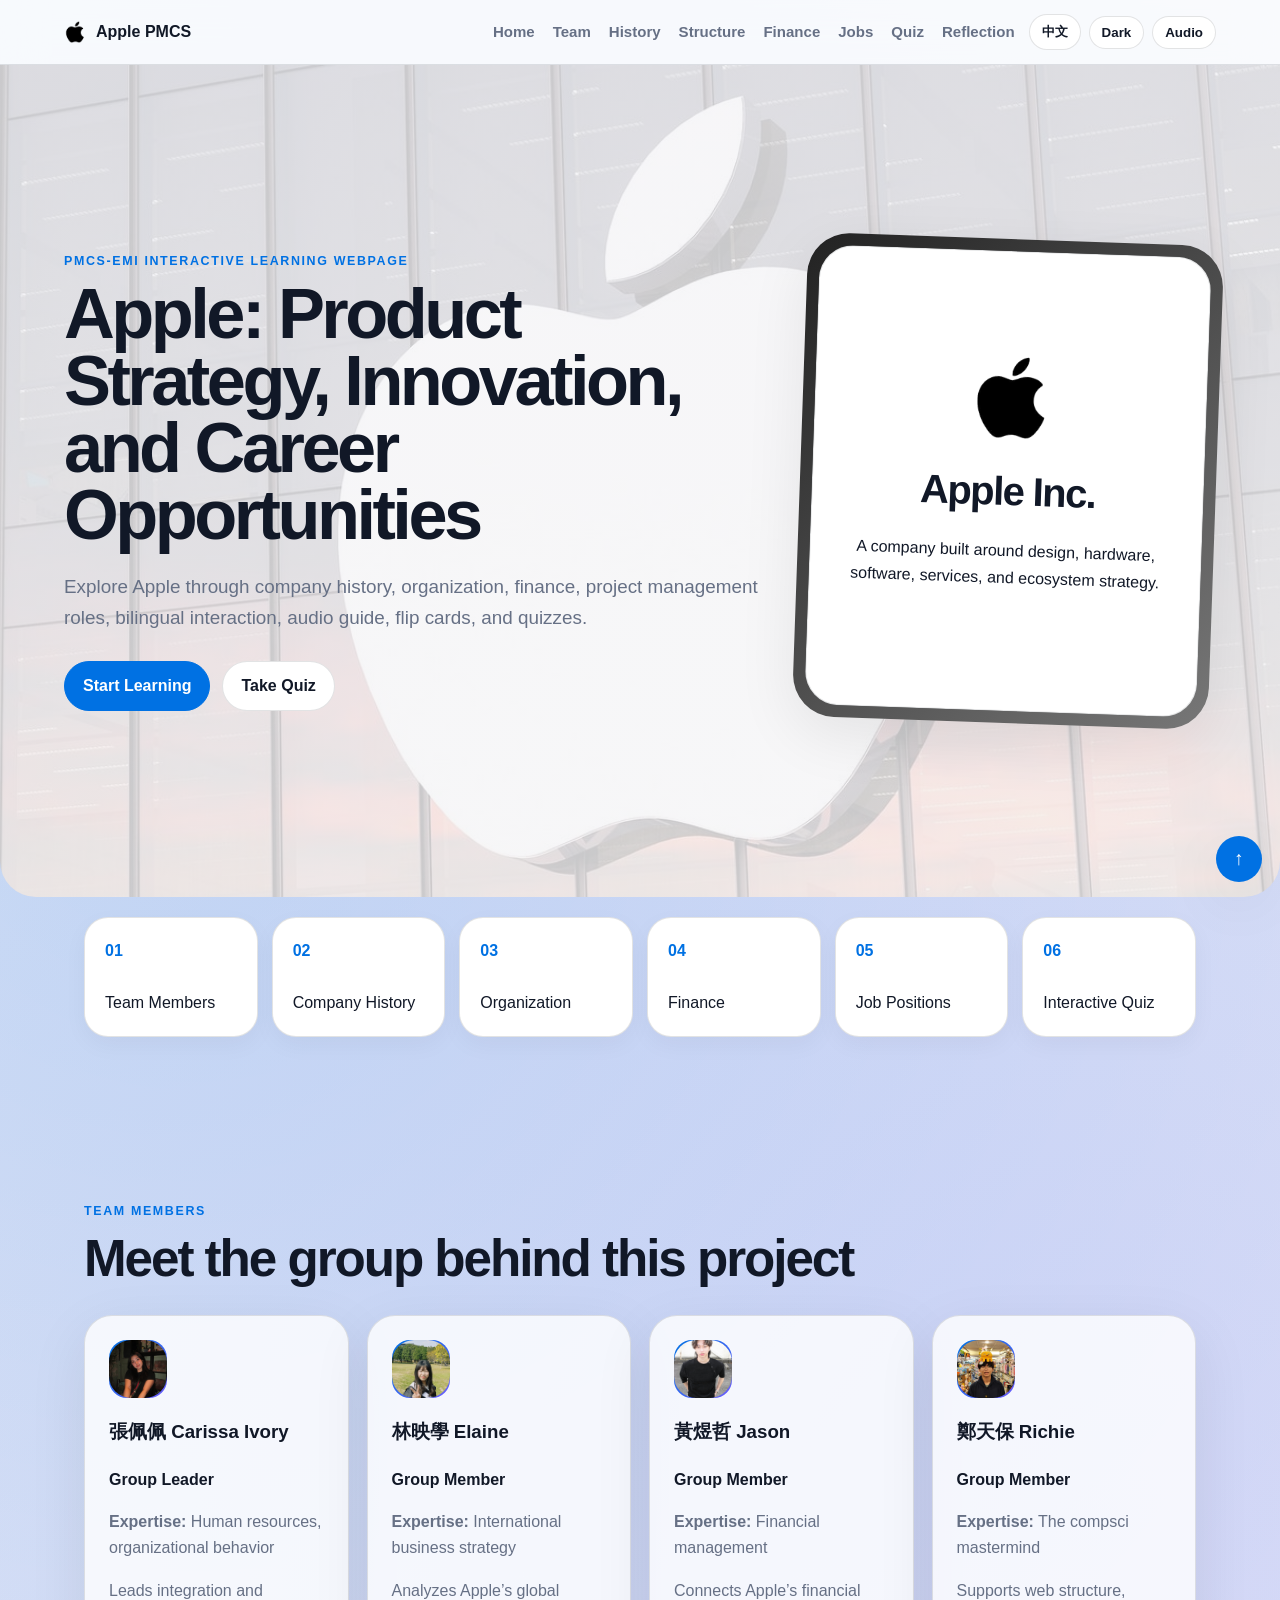
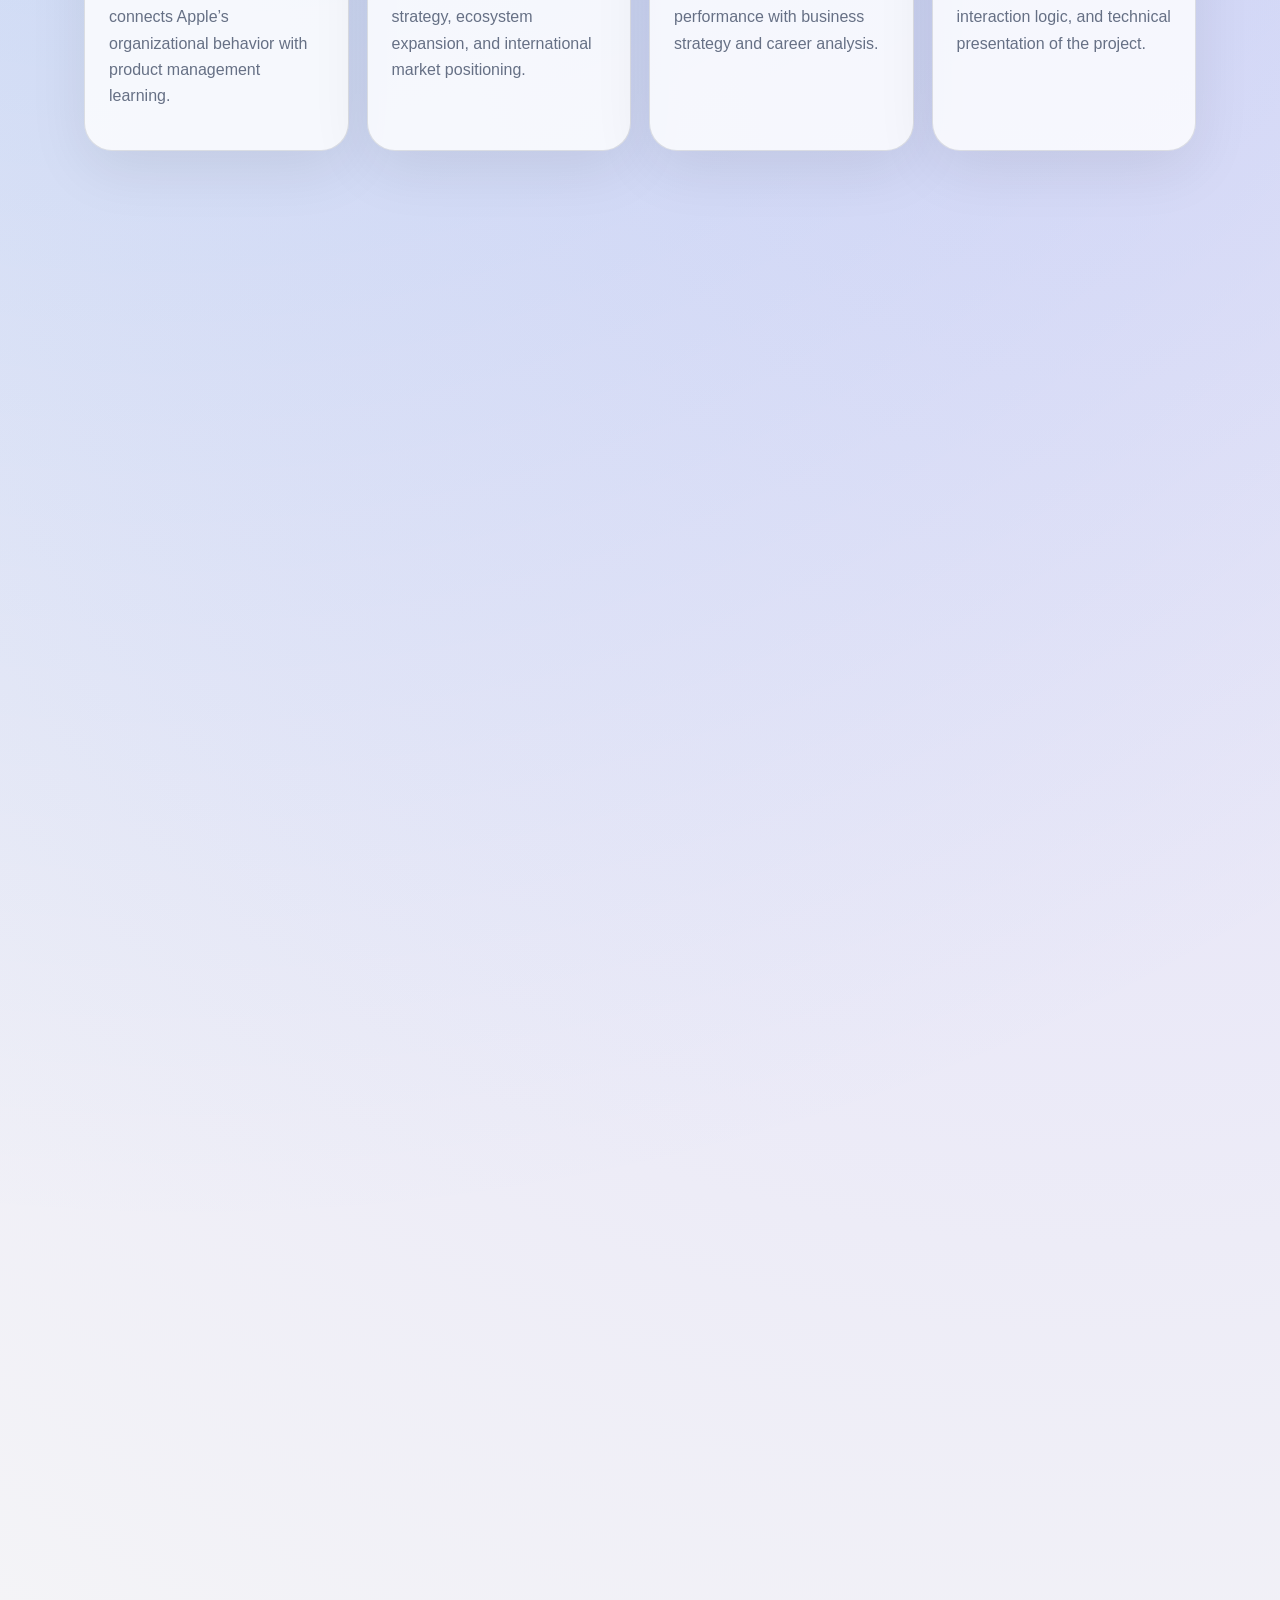
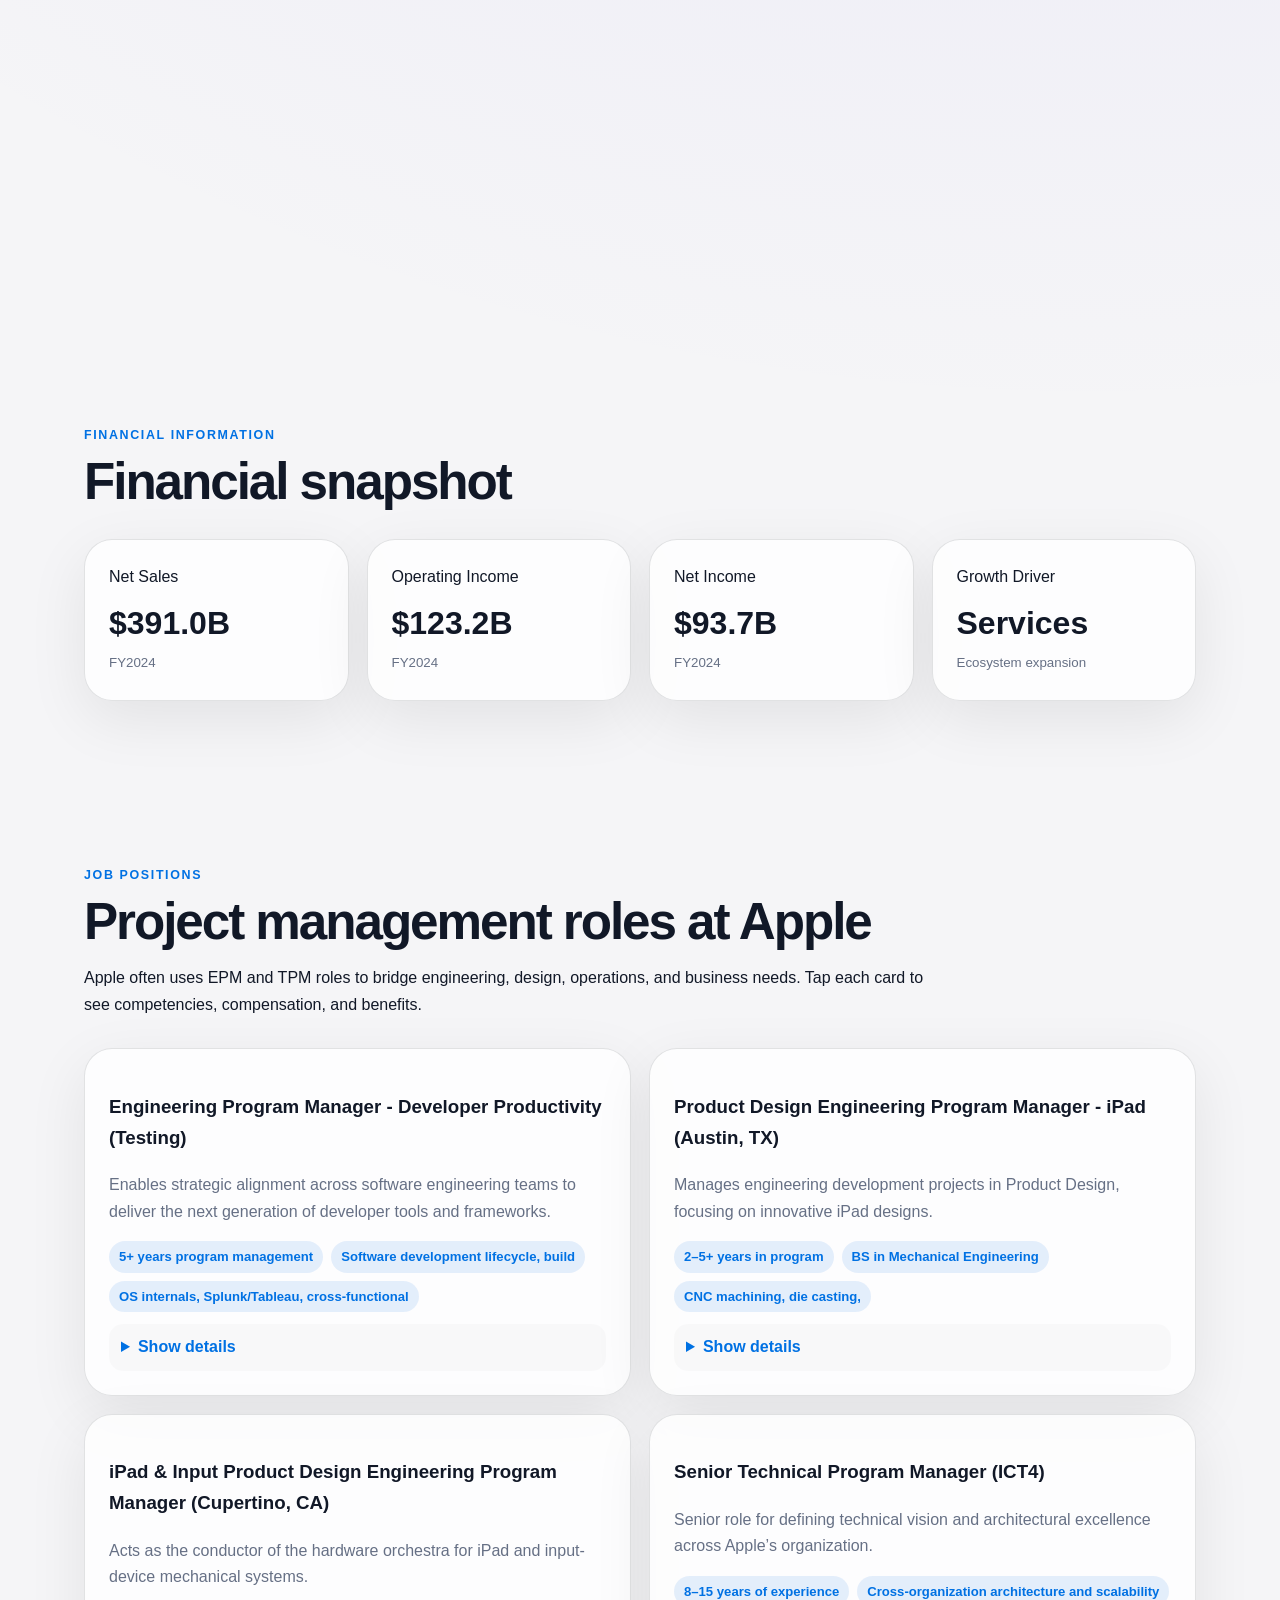
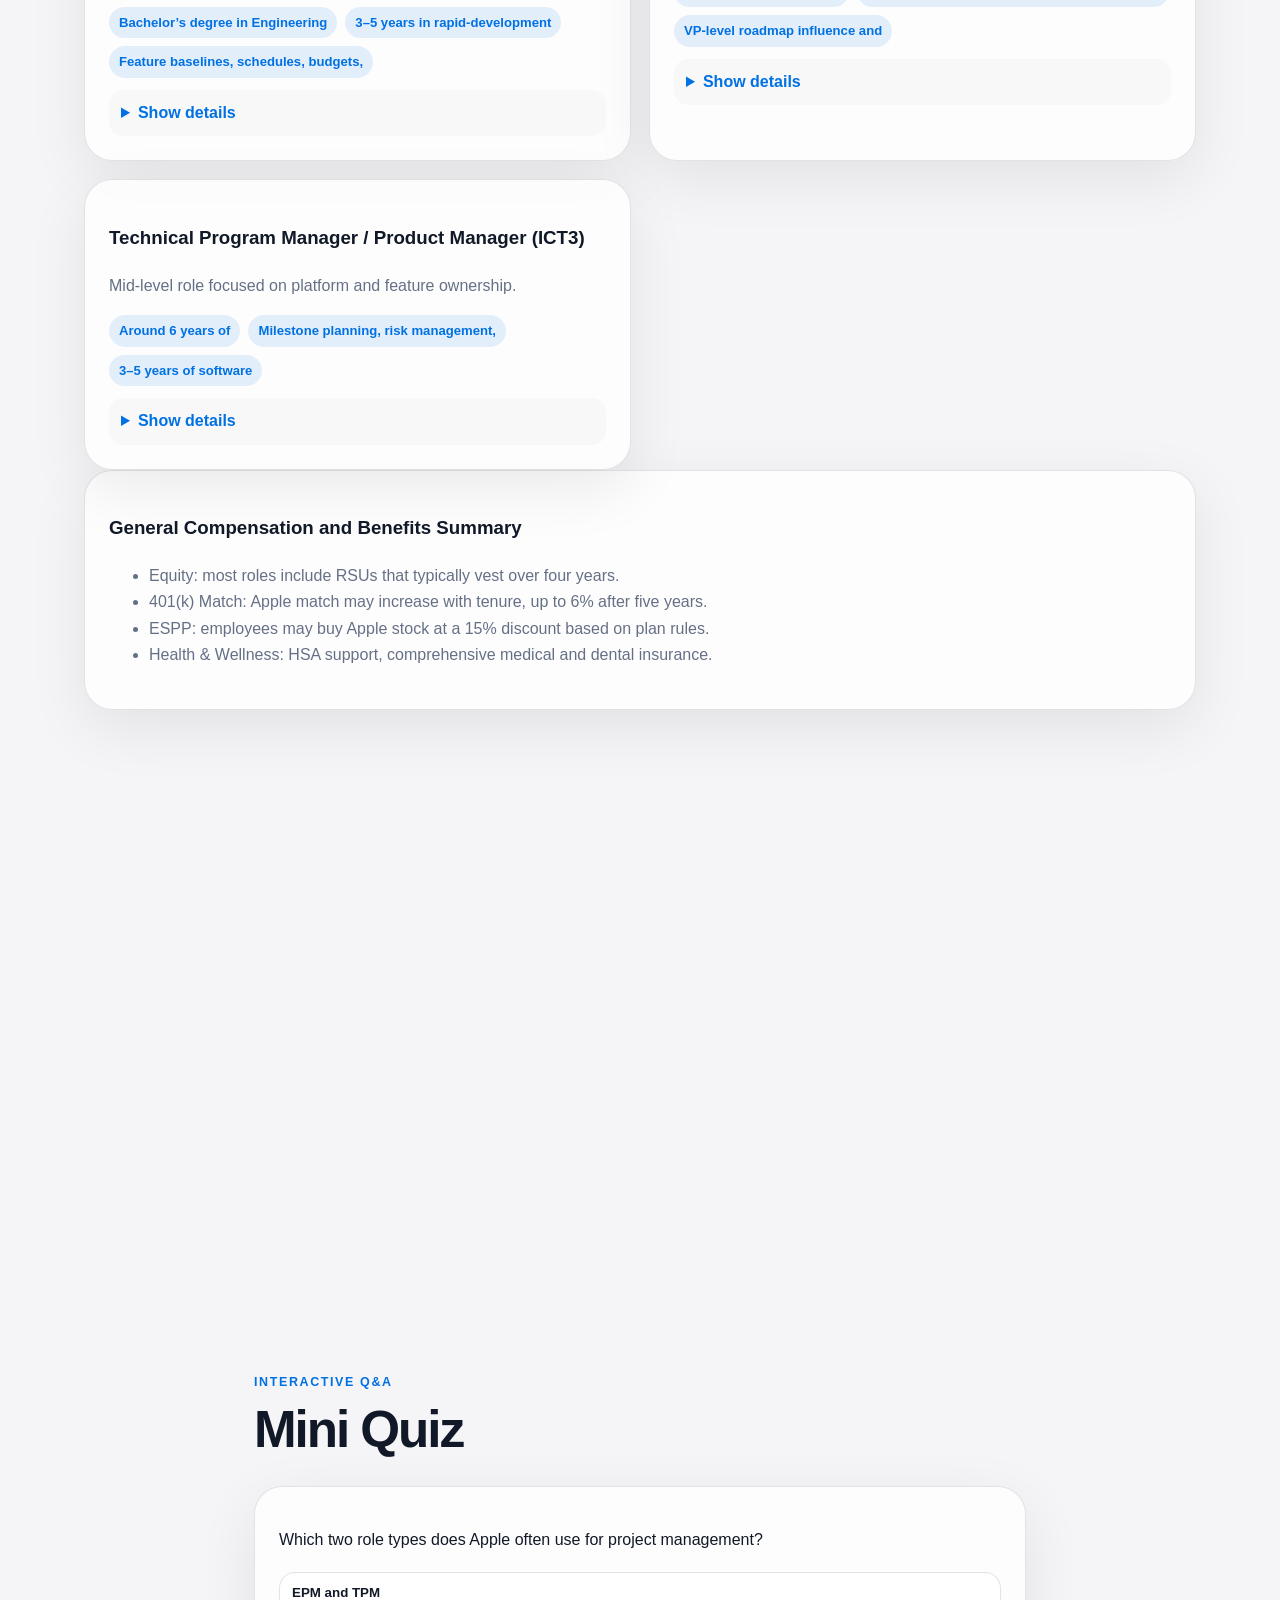
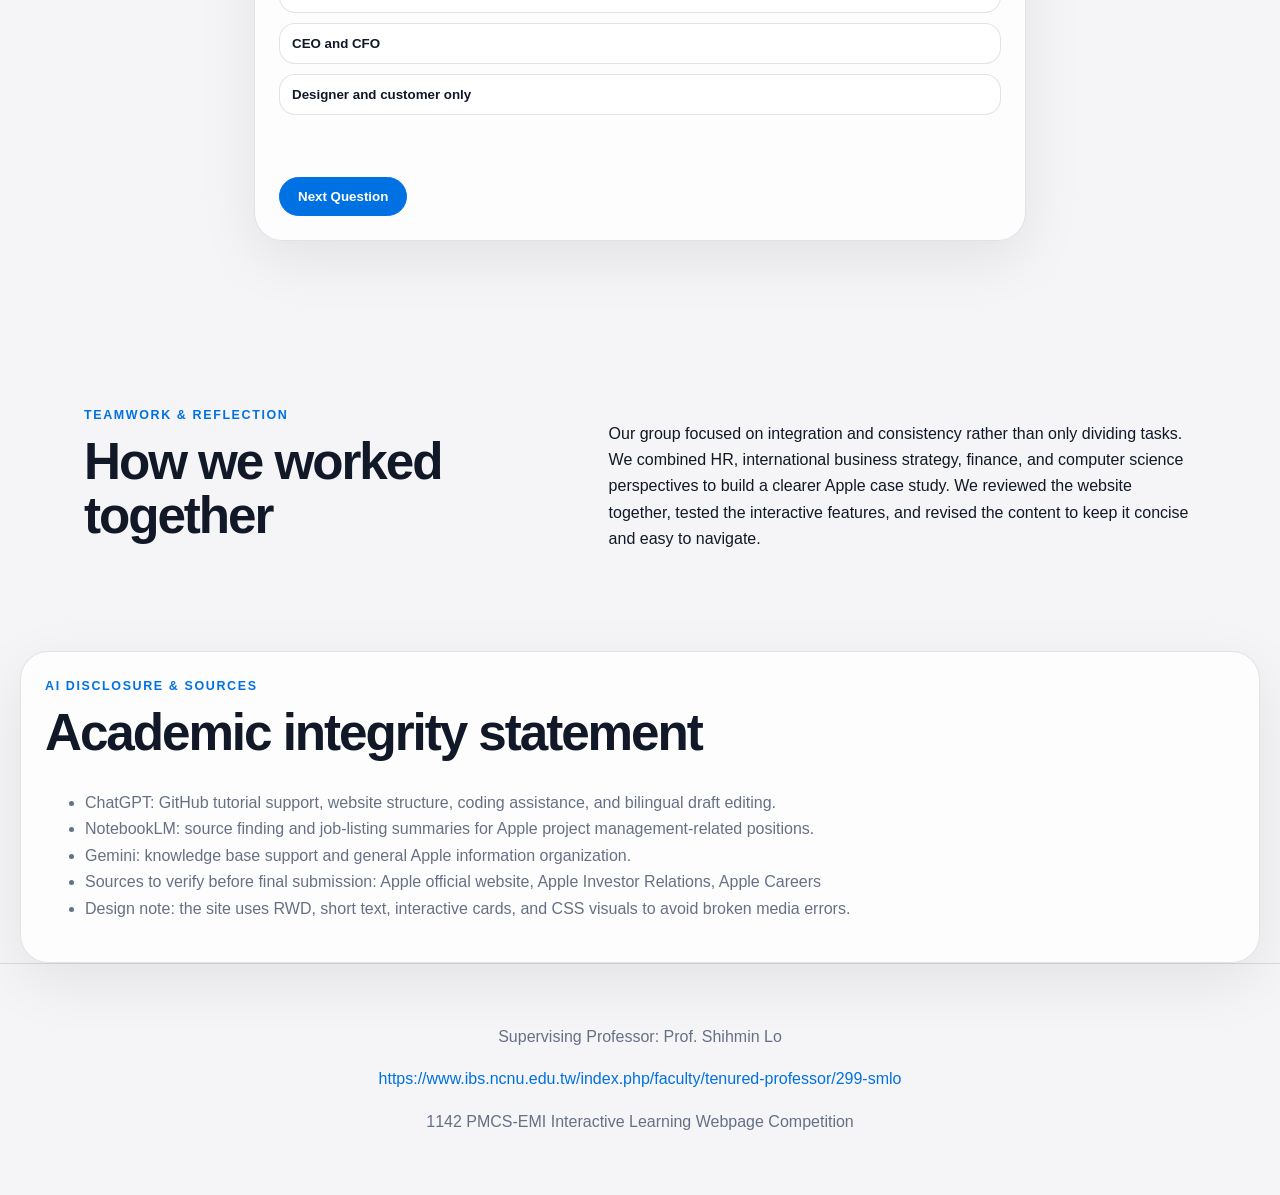
==== commit f45cf0c2: "final 4.2" ====
--- a/index.html
+++ b/index.html
@@ -10,7 +10,7 @@
 <body>
   <header class="topbar">
     <a href="#home" class="brand">
-      <span ><img src="apple.png" alt="Apple Logo" class="apple-logo-img" /></span>
+      <span class="logo-container"><img src="apple.png" alt="Apple Logo" class="apple-logo-img" /></span>
       <span data-i18n="brand">Apple PMCS</span>
     </a>
 
